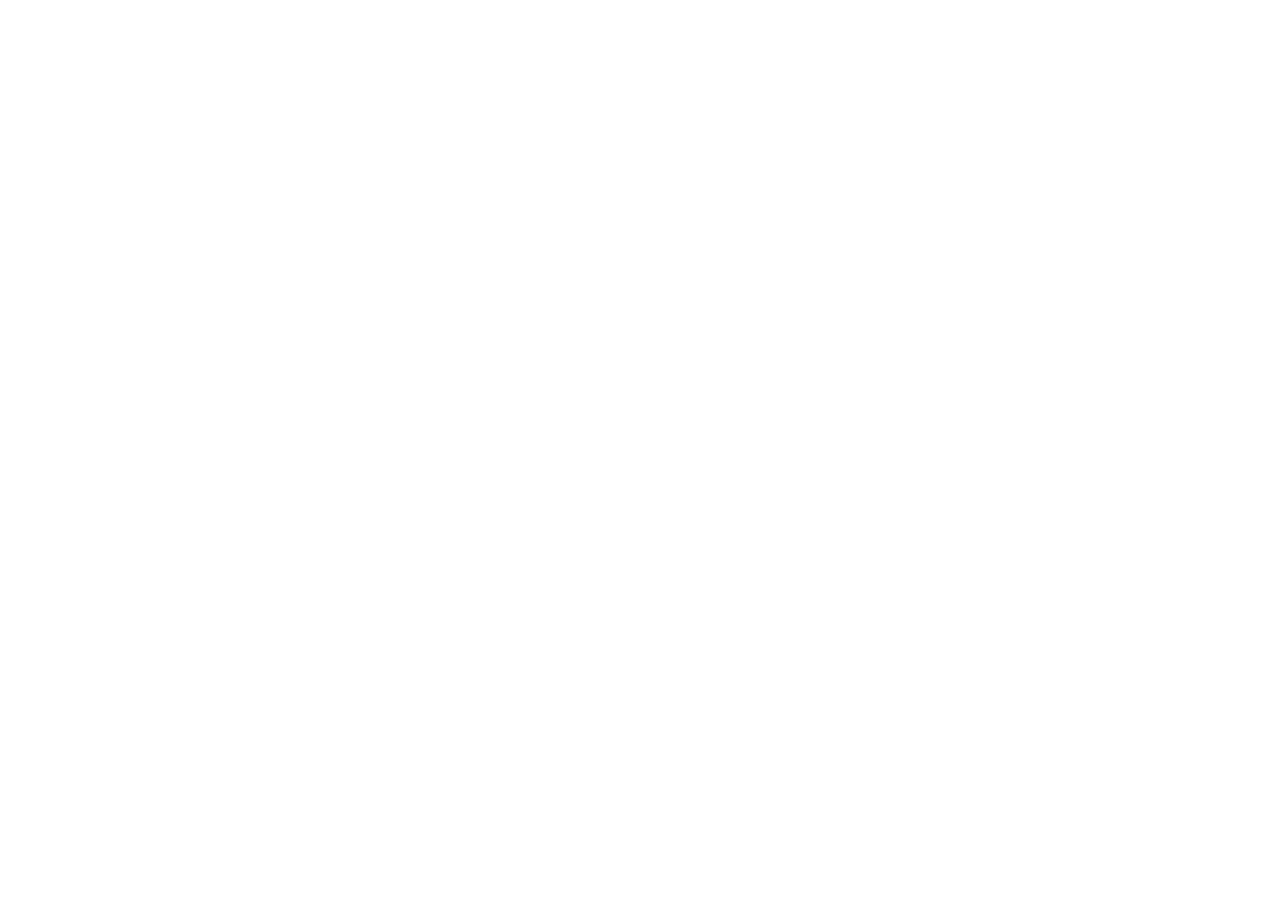
==== index.html @ 9fcaee68 "Rebuild pages at 213c09c72a439b777eef6bf595d40f4dea701dff" ====
<!DOCTYPE html>
<html lang="">
  <head>
    <meta charset="utf-8">
    <meta http-equiv="X-UA-Compatible" content="IE=edge">
    <meta name="viewport" content="width=device-width,initial-scale=1.0">
    <link rel="icon" href="/publish-RepoSense/favicon.ico">
    <title>RepoSense Report</title>
    <script type="module" crossorigin src="/publish-RepoSense/assets/main-BuAFVpTX.js"></script>
    <link rel="modulepreload" crossorigin href="/publish-RepoSense/assets/index-Cxrd3fFw.js">
    <link rel="modulepreload" crossorigin href="/publish-RepoSense/assets/vue-vendor-BOPJmFCR.js">
    <link rel="modulepreload" crossorigin href="/publish-RepoSense/assets/highlight-js-nKnM-URB.js">
    <link rel="stylesheet" crossorigin href="/publish-RepoSense/assets/index-Cz7VMio9.css">
    <link rel="stylesheet" crossorigin href="/publish-RepoSense/assets/main-3B6Y45KR.css">
  </head>
  <body>
    <noscript>
      <strong>We're sorry but RepoSense Report doesn't work properly without JavaScript enabled. Please enable it to continue.</strong>
    </noscript>
    <div id="app"></div>
    <!-- built files will be auto injected -->
  </body>
</html>
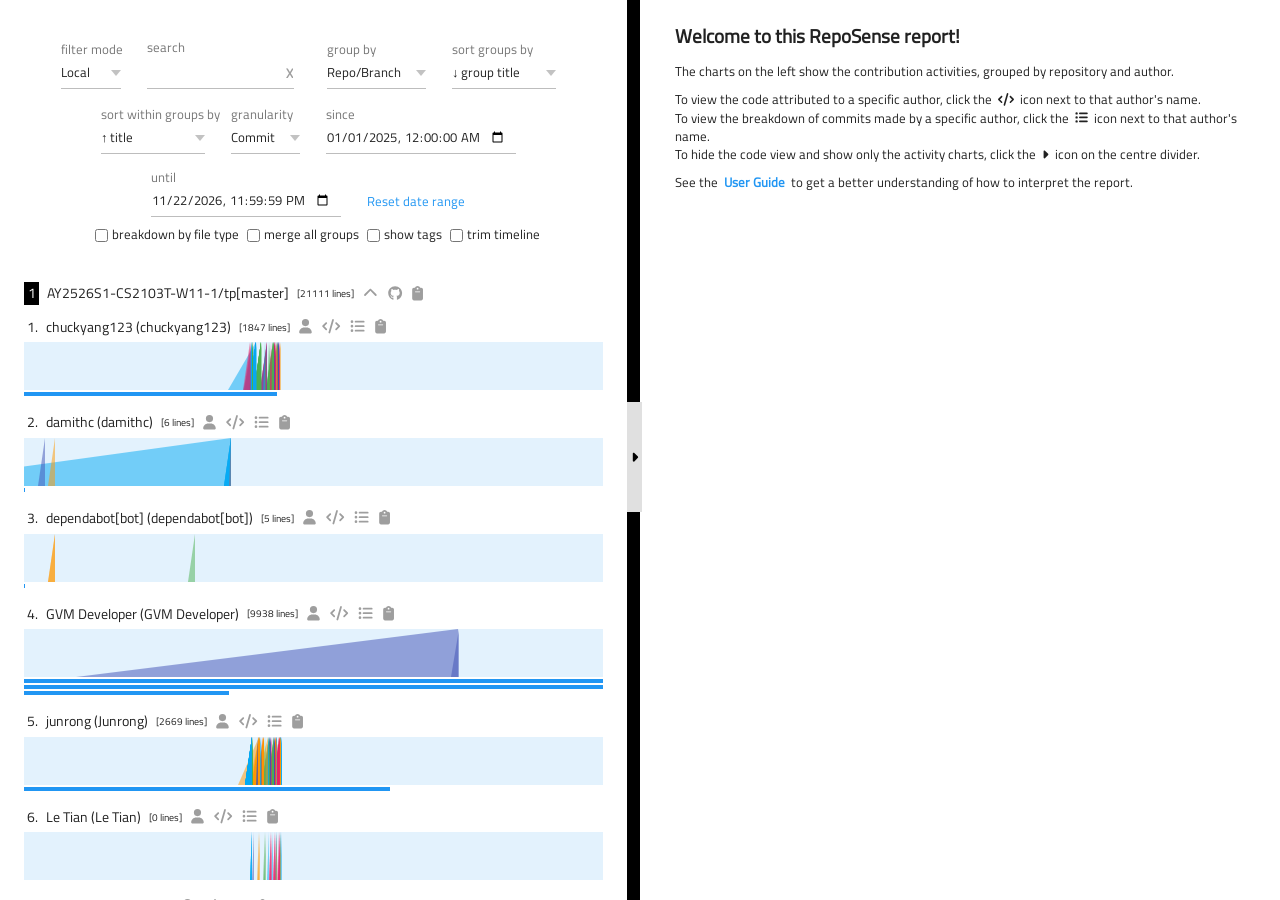
==== commit 43c3cc4e: "Rebuild pages at 213c09c72a439b777eef6bf595d40f4dea701dff" ====
--- a/index.html
+++ b/index.html
@@ -4,14 +4,14 @@
     <meta charset="utf-8">
     <meta http-equiv="X-UA-Compatible" content="IE=edge">
     <meta name="viewport" content="width=device-width,initial-scale=1.0">
-    <link rel="icon" href="/publish-RepoSense/favicon.ico">
+    <link rel="icon" href="./favicon.ico">
     <title>RepoSense Report</title>
-    <script type="module" crossorigin src="/publish-RepoSense/assets/main-BuAFVpTX.js"></script>
-    <link rel="modulepreload" crossorigin href="/publish-RepoSense/assets/index-Cxrd3fFw.js">
-    <link rel="modulepreload" crossorigin href="/publish-RepoSense/assets/vue-vendor-BOPJmFCR.js">
-    <link rel="modulepreload" crossorigin href="/publish-RepoSense/assets/highlight-js-nKnM-URB.js">
-    <link rel="stylesheet" crossorigin href="/publish-RepoSense/assets/index-Cz7VMio9.css">
-    <link rel="stylesheet" crossorigin href="/publish-RepoSense/assets/main-3B6Y45KR.css">
+    <script type="module" crossorigin src="./assets/main-QJOIWyGJ.js"></script>
+    <link rel="modulepreload" crossorigin href="./assets/index-CtfMrEA4.js">
+    <link rel="modulepreload" crossorigin href="./assets/vue-vendor-BOPJmFCR.js">
+    <link rel="modulepreload" crossorigin href="./assets/highlight-js-nKnM-URB.js">
+    <link rel="stylesheet" crossorigin href="./assets/index-DtIEGKye.css">
+    <link rel="stylesheet" crossorigin href="./assets/main-3B6Y45KR.css">
   </head>
   <body>
     <noscript>
--- a/assets/index-DtIEGKye.css
+++ b/assets/index-DtIEGKye.css
@@ -0,0 +1 @@
+@font-face{font-family:Titillium Web;font-style:normal;font-display:swap;font-weight:400;src:url(./titillium-web-latin-ext-400-normal-Bot9mzhf.woff2) format("woff2"),url(./titillium-web-latin-ext-400-normal-dam1wzvV.woff) format("woff");unicode-range:U+0100-02BA,U+02BD-02C5,U+02C7-02CC,U+02CE-02D7,U+02DD-02FF,U+0304,U+0308,U+0329,U+1D00-1DBF,U+1E00-1E9F,U+1EF2-1EFF,U+2020,U+20A0-20AB,U+20AD-20C0,U+2113,U+2C60-2C7F,U+A720-A7FF}@font-face{font-family:Titillium Web;font-style:normal;font-display:swap;font-weight:400;src:url(./titillium-web-latin-400-normal-BmGsO8Gb.woff2) format("woff2"),url(./titillium-web-latin-400-normal--_2x2_rV.woff) format("woff");unicode-range:U+0000-00FF,U+0131,U+0152-0153,U+02BB-02BC,U+02C6,U+02DA,U+02DC,U+0304,U+0308,U+0329,U+2000-206F,U+20AC,U+2122,U+2191,U+2193,U+2212,U+2215,U+FEFF,U+FFFD}
--- a/assets/main-3B6Y45KR.css
+++ b/assets/main-3B6Y45KR.css
@@ -0,0 +1 @@
+.markdown[data-v-3e87b3c9]{overflow-x:auto;padding:0 1.5rem}.intro[data-v-55eb2e92]{overflow-x:auto;padding:0 1.5rem;text-align:initial}.ramp[data-v-03c3b958]{background-color:#e3f2fd;font-size:100%;height:3rem;overflow:hidden;position:relative}.ramp__slice[data-v-03c3b958]{border-left-color:#0000;border-left-style:solid;display:block;height:0;position:absolute;width:0}.ramp__slice--color0[data-v-03c3b958]{border-bottom:3rem rgba(255,152,0,.5) solid}.ramp__slice--color1[data-v-03c3b958]{border-bottom:3rem rgba(3,169,244,.5) solid}.ramp__slice--color2[data-v-03c3b958]{border-bottom:3rem rgba(76,175,80,.5) solid}.ramp__slice--color3[data-v-03c3b958]{border-bottom:3rem rgba(63,81,181,.5) solid}.ramp__slice--color4[data-v-03c3b958]{border-bottom:3rem rgba(233,30,99,.5) solid}.ramp__slice--color-deletes[data-v-03c3b958]{border-bottom:3rem rgba(244,67,54,.7) solid}.ramp-padding[data-v-03c3b958]{height:100%;position:relative}.date-indicators[data-v-03c3b958]{color:#616161;display:flex;justify-content:space-between;padding-top:1px}.stacked-bar-container[data-v-548faf88]{display:flex;flex-wrap:wrap}.stacked-bar__contrib--bar[data-v-548faf88]{background-color:#2196f3;height:4px;margin-top:2px}.commit-message[data-v-f4c57387]{border:1px solid transparent;padding:5px}.commit-message[data-v-f4c57387]:focus,.commit-message[data-v-f4c57387]:focus-within{border:1px solid #2196F3}.commit-message.active .body[data-v-f4c57387]{background-color:#fff;border:1px solid #616161;display:grid;margin:.25rem 0;overflow-x:auto;padding:.4rem;resize:none}.commit-message.active .body pre[data-v-f4c57387]{font-family:SFMono-Regular,Consolas,Liberation Mono,Menlo,monospace;font-size:.75rem;position:relative}.commit-message.active .body pre .dashed-border[data-v-f4c57387]{border-right:1px dashed #9E9E9E;height:100%;pointer-events:none;position:absolute;top:0;width:72ch}.commit-message .code-merge-icon[data-v-f4c57387]{color:#9e9e9e}.commit-message .code-merge-icon .fa-code-merge[data-v-f4c57387]{width:.65rem}.commit-message .body[data-v-f4c57387]{display:none}.commit-message .tag[data-v-f4c57387]{cursor:pointer}.commit-message .tag[data-v-f4c57387]:focus{border:1px solid #2196F3;outline:none}.commit-message--button[data-v-f4c57387]{color:#9e9e9e;padding-left:.5rem}.commit-message--button[data-v-f4c57387]:hover{cursor:pointer}.commit-message pre[data-v-f4c57387]{margin:0}.commit-message span.loc[data-v-f4c57387]{color:#9e9e9e}.commit-message .message-title[data-v-f4c57387]{font-family:SFMono-Regular,Consolas,Liberation Mono,Menlo,monospace;font-size:.75rem;display:inline}.commit-message .message-title .within-border[data-v-f4c57387]{display:inline}.commit-message .message-title .not-within-border[data-v-f4c57387]{border-left:1px dashed #9E9E9E;display:inline}.all-checkbox[data-v-f1dfdb49]{background-color:#000;color:#fff}.mui-checkbox--fileType[data-v-f1dfdb49]{vertical-align:middle}.tag[data-v-beac36b0]{font-size:.65rem;font-weight:400;background:#757575;border-radius:5px;color:#fff;display:inline-block;margin:.2rem .2rem .2rem 0;padding:0 3px}.tag .fa-tags[data-v-beac36b0]{width:.65rem}#tab-zoom .zoom__title--granularity[data-v-beac36b0]{font-size:.65rem;font-weight:400;margin-top:.5rem}#tab-zoom .zoom__title--tags[data-v-beac36b0]{margin:.25rem 0}#tab-zoom .zoom__title--tags .tag[data-v-beac36b0]{cursor:pointer}#tab-zoom .zoom__toggle-commit-message-body[data-v-beac36b0]{padding-top:10px}#tab-zoom .zoom__day[data-v-beac36b0],#tab-zoom .zoom__title[data-v-beac36b0]{font-size:.8rem;font-weight:400}#tab-zoom .zoom__day h3[data-v-beac36b0],#tab-zoom .zoom__title h3[data-v-beac36b0]{font-size:1.2rem;font-weight:700}.go-back-button[data-v-3205f774]{background-color:#4caf50;border:0;border-radius:50%;bottom:20px;color:#fff;cursor:pointer;display:flex;font-size:20px;height:50px;margin-left:auto;padding:0;place-content:center;place-items:center;position:sticky;right:20px;width:50px;z-index:99}.tag[data-v-1d24ce5a]{font-size:.65rem;font-weight:400;background:#757575;border-radius:5px;color:#fff;display:inline-block;margin:.2rem .2rem .2rem 0;padding:0 3px}.tag .fa-tags[data-v-1d24ce5a]{width:.65rem}.blurb-wrapper[data-v-1d24ce5a]{padding-bottom:5px}.blurb-wrapper .blurb[data-v-1d24ce5a]{background-color:#f6f8fa;border-color:#e9ebef;border-radius:4px;border-style:solid;border-width:1px;overflow-y:hidden;padding-top:10px;text-align:initial}#summary .summary-status{text-align:center}#summary .icon-button{color:#9e9e9e;padding:0 1.2px;text-decoration:none;cursor:pointer}#summary .broken-link .icon-button{cursor:default}#summary .summary-picker{align-items:center;display:flex;flex-flow:row wrap;justify-content:center;margin-bottom:2rem}#summary .summary-picker__section{align-items:inherit;display:flex;flex:0 1 auto;flex-flow:inherit;justify-content:inherit}#summary .summary-picker__checkboxes label{margin-left:.5rem}#summary .summary-picker__checkboxes span{margin-left:.25rem}#summary .summary-picker .mui-textfield,#summary .summary-picker .mui-select{font-size:.8rem;font-weight:400;margin:.5rem;padding-right:10px}#summary .summary-picker .mui-btn{font-size:.8rem;font-weight:400;background:transparent;box-shadow:none;color:#9e9e9e;font-weight:700;left:-8px;margin:0;padding:0;vertical-align:middle}#summary .summary-picker .search_box,#summary .summary-picker .filter_file{align-items:center;display:flex}#summary .summary-picker input{font-size:.8rem;font-weight:400;padding-right:10px}#summary .summary-picker label{font-size:.8rem;font-weight:400;overflow-y:hidden;text-align:left;width:fit-content}#summary .summary-picker input,#summary .summary-picker select{font-size:.8rem;font-weight:400}#summary .summary-charts{margin-bottom:1.4rem}#summary .summary-charts__title{align-items:center;display:flex;flex-wrap:wrap;font-weight:700;text-align:left}#summary .summary-charts__title>*{padding-right:.5rem}#summary .summary-charts__title--index{background:#000;color:#fff;overflow:hidden;padding:.1em .25em;vertical-align:middle;font-size:.9rem;font-weight:400}#summary .summary-charts__title--groupname{font-size:.9rem;font-weight:400;padding:.5rem}#summary .summary-charts__title--percentile{font-size:.65rem;font-weight:400;color:#9e9e9e;margin-left:auto}#summary .summary-charts__title--contribution{font-size:.65rem;font-weight:400;display:inline}#summary .summary-charts__title--tags{margin:.25rem 0}#summary .summary-charts__fileType--breakdown{overflow-y:hidden}#summary .summary-charts__fileType--breakdown__legend{font-size:.8rem;font-weight:400;display:inline;float:left}#summary .summary-chart{display:inline-block;margin-bottom:1rem;position:relative;text-align:left;width:100%}#summary .summary-chart__title{align-items:center;clear:left;display:flex}#summary .summary-chart__title>*{padding-right:.5rem}#summary .summary-chart__title--index{margin-left:3px}#summary .summary-chart__title--repo{font-weight:700}#summary .summary-chart__title--index:after{content:"."}#summary .summary-chart__title--repo{padding-right:.25rem}#summary .summary-chart__title--contribution{font-size:.65rem;font-weight:400}#summary .summary-chart__title--percentile{font-size:.65rem;font-weight:400;color:#9e9e9e;margin-left:auto;padding-right:0}#summary .summary-chart__ramp{position:relative}#summary .summary-chart__ramp .overlay{height:100%;position:absolute;top:0}#summary .summary-chart__ramp .overlay.show{background-color:#ffffff80;border:1px dashed #000}#summary .summary-chart__ramp .overlay.edge{border-right:1px dashed #000}#summary .active-icon{background-color:#4caf50;border-radius:2px;color:#fff}#summary .active-background{background-color:#fff59d}.error-message-box__show-more-container{display:flex;justify-content:flex-end;margin-top:.3rem}.logo{display:flex;justify-content:flex-end;margin-top:5px}.hljs{background:#fff;color:#333;display:block;overflow-x:auto;padding:.5em}.hljs-comment,.hljs-meta{color:#5d635a}.hljs-variable,.hljs-template-variable,.hljs-strong,.hljs-emphasis,.hljs-quote{color:#df5000}.hljs-keyword,.hljs-selector-tag,.hljs-type{color:#d73a49}.hljs-literal,.hljs-symbol,.hljs-bullet,.hljs-attribute{color:#0086b3}.hljs-section,.hljs-name{color:#468c5a}.hljs-tag{color:#333}.hljs-title,.hljs-attr,.hljs-selector-id,.hljs-selector-class,.hljs-selector-attr,.hljs-selector-pseudo{color:#6f42c1}.hljs-addition{background-color:#eaffea;color:#55a532}.hljs-deletion{background-color:#ffecec;color:#bd2c00}.hljs-link{text-decoration:underline}.hljs-number{color:#005cc5}.hljs-string{color:#032f62}.segment{border-left:.25rem solid #4CAF50}.segment .code{background-color:#bff6cf;padding-left:1rem}.segment .line-number{color:#9e9e9e;float:left;-webkit-touch-callout:none;-webkit-user-select:none;-khtml-user-select:none;-moz-user-select:none;-ms-user-select:none;user-select:none;width:2rem}.segment .line-number [class^=hljs]{color:#9e9e9e}.segment .line-content{padding-left:2rem;word-break:break-word}.segment.isNotFullCredit .code{background-color:#e6ffed}.segment.untouched{border-left:.25rem solid #BDBDBD;height:20px;position:relative}.segment.untouched.active{height:auto}.segment.untouched.active .code{background-color:#fff}.segment.untouched .closer{cursor:pointer;margin:.2rem 0 0 -.45rem;position:absolute}.segment.untouched .closer.bottom{margin:-1.05rem 0 0 -.45rem}.segment.untouched .closer .icon{background-color:#fff;color:#9e9e9e;width:.75em}.file-content{background-color:#fafbfc;border:solid #E1E4E8;border-radius:0 0 4px 4px;border-width:0 1px 1px 1px}.files{clear:left}.files .file pre{font-family:SFMono-Regular,Consolas,Liberation Mono,Menlo,monospace;font-size:.75rem;display:grid;margin-top:0}.files .file pre .hljs{display:inherit;padding:0;white-space:pre-wrap}.files .ignored-tag{background-color:#000;color:#fff}.files .title{font-size:.9rem;font-weight:400;background-color:#fafbfc;border:1px solid #E1E4E8;border-radius:4px 4px 0 0;display:flex;flex-wrap:wrap;margin-top:1rem;padding:.3em .5em;position:unset;top:0;white-space:pre-wrap;word-break:break-all;z-index:10}.files .title.sticky{position:sticky}.files .title.max-zIndex{z-index:250}.files .title .caret{cursor:pointer;order:-2;overflow-wrap:break-word}.files .title .index{order:-2}.files .title .path .in{color:#757575}.files .title .loc{color:#9e9e9e}.files .title .button{color:#9e9e9e;margin-left:.5rem;text-decoration:none}.files .title .icons{margin-right:8px;vertical-align:middle}.files .title .selected-parameter{font-weight:700}.files .title .selected-label{font-size:.8rem;font-weight:400;order:-1}.files .title .author-breakdown{overflow-y:hidden}.files .title .author-breakdown__legend{font-size:.8rem;font-weight:400;display:inline;float:left;padding-right:8px}.files .binary-segment{background-color:#fff}.files .binary-segment .indicator{float:left;font-weight:700;padding-left:1rem}.files .binary-segment .bin-text{color:#424242;padding-left:4rem}.files .ignored-segment{background-color:#fff}.files .ignored-segment .ignore-text{color:#424242;padding-left:4rem}#tab-authorship .title .contribution .radio-button--search{float:left;margin:1.75rem 2rem 0 0}#tab-authorship .title .contribution .radio-button--checkbox{float:left;margin:0 2rem 0 0;vertical-align:middle}#tab-authorship .title .contribution .mui-form--inline{font-size:.8rem;font-weight:400;align-items:flex-end;display:flex;flex-wrap:wrap}#tab-authorship .title .contribution .mui-form--inline #search{font-size:.8rem;font-weight:400;margin-top:1.25rem;min-width:130px;padding:.5rem 1rem .25rem;width:70%}#tab-authorship .title .contribution .mui-form--inline #submit-button{font-size:.8rem;font-weight:400;background-color:#2196f3;color:#fff;margin:1rem 0 0 .25rem;padding:.5rem 1rem .25rem}#tab-authorship .title .contribution .searchbox{margin-bottom:1em}#tab-authorship .title .contribution .select{font-weight:700}#tab-authorship .title .contribution .loc{font-weight:bolder}#tab-authorship .title .contribution .mui-checkbox--fileType{vertical-align:middle}#tab-authorship .title .contribution .binary-fileType,#tab-authorship .title .contribution .ignored-fileType{background-color:#fff;color:#424242}#tab-authorship .files{clear:left}#tab-authorship .empty{text-align:center}#tab-authorship .background-color-legend{align-items:center;display:flex;flex-direction:row}#tab-authorship .background-color-legend .bold{font-weight:700}#tab-authorship .background-color-legend .color-circle{border:1px solid lightgrey;border-radius:50%;margin-left:5px;margin-right:5px;min-height:15px;min-width:15px}#tab-authorship .background-color-legend .full-credit-color{background-color:#bff6cf}#tab-authorship .background-color-legend .full-credit-color.isMergeGroup{background-color:#bdbdbd}#tab-authorship .background-color-legend .partial-credit-color{background-color:#e6ffed}#tab-authorship .background-color-legend .partial-credit-color.isMergeGroup{background-color:#eee}#global-file-browser[data-v-81e66594]{background:#fff;border-right:1px solid #d4d4d4;display:flex;flex-direction:column;height:100%;width:100%}.header[data-v-81e66594]{border-bottom:1px solid #d4d4d4;padding:1rem}.header h3[data-v-81e66594]{font-size:1.2rem;margin:0 0 .5rem}.header .search-container[data-v-81e66594]{display:flex;flex-direction:column;gap:.5rem}.header .search-input[data-v-81e66594]{border:1px solid #d4d4d4;border-radius:4px;font-size:.9rem;padding:.5rem;width:100%}.header .search-input[data-v-81e66594]:focus{border-color:#007bff;outline:none}.header .filter-row[data-v-81e66594]{align-items:center;display:flex;justify-content:space-between}.header .file-count[data-v-81e66594]{color:#666;font-size:.85rem}.header .view-toggle[data-v-81e66594]{display:flex;gap:.25rem}.header .toggle-btn[data-v-81e66594]{background:#f0f0f0;border:1px solid #d4d4d4;border-radius:4px;cursor:pointer;font-size:.85rem;padding:.3rem .75rem}.header .toggle-btn[data-v-81e66594]:hover{background:#e0e0e0}.header .toggle-btn.active[data-v-81e66594]{background:#007bff;border-color:#007bff;color:#fff}.file-list[data-v-81e66594]{flex:1;overflow-y:auto;padding:.5rem}.file-item[data-v-81e66594]{border:1px solid #e0e0e0;border-radius:4px;margin-bottom:.5rem}.file-item.is-expanded[data-v-81e66594]{border-color:#007bff}.file-header[data-v-81e66594]{align-items:center;background:#f8f8f8;cursor:pointer;display:flex;padding:.5rem;transition:background .2s}.file-header[data-v-81e66594]:hover{background:#e8e8e8}.file-header .caret[data-v-81e66594]{color:#666;margin-right:.5rem}.file-header .file-path[data-v-81e66594]{flex:1;font-family:monospace;font-size:.9rem;overflow:hidden;text-align:left;text-overflow:ellipsis;white-space:nowrap}.file-header .file-info[data-v-81e66594]{align-items:center;display:flex;font-size:.85rem;gap:.5rem}.file-header .repo-badge[data-v-81e66594]{background:#007bff;border-radius:3px;color:#fff;font-size:.75rem;padding:.2rem .5rem}.file-header .line-count[data-v-81e66594]{color:#666}.file-header .binary-badge[data-v-81e66594],.file-header .ignored-badge[data-v-81e66594]{background:#ffc107;border-radius:3px;font-size:.75rem;padding:.2rem .5rem}.file-content[data-v-81e66594]{background:#fff;border-top:1px solid #e0e0e0;padding:0;text-align:left}.file-content .loading[data-v-81e66594]{color:#666;font-style:italic;padding:1rem;text-align:center}.repo-group[data-v-81e66594]{margin-bottom:.75rem}.repo-group-toggle-badge[data-v-81e66594]{background:#28a745;border-radius:3px;color:#fff;font-size:.7rem;margin-left:.5rem;padding:.1rem .4rem}.repo-group-header[data-v-81e66594]{align-items:center;background:#e8eef4;border:1px solid #d4d4d4;border-radius:4px;cursor:pointer;display:flex;font-weight:700;gap:.5rem;margin-bottom:.25rem;padding:.5rem .75rem;transition:background .2s}.repo-group-header[data-v-81e66594]:hover{background:#dce4ec}.repo-group-header .caret[data-v-81e66594]{color:#666}.repo-group-header .repo-group-name[data-v-81e66594]{flex:1;font-size:.95rem}.repo-group-header .repo-group-count[data-v-81e66594]{color:#666;font-size:.85rem;font-weight:400}.more-files[data-v-81e66594]{color:#007bff;cursor:pointer;font-size:.85rem;padding:.25rem .75rem .5rem;text-align:left}.more-files[data-v-81e66594]:hover{text-decoration:underline}.empty-state[data-v-81e66594]{align-items:center;color:#999;display:flex;flex:1;font-style:italic;justify-content:center}.file-content[data-v-81e66594] .segment .hljs.hljs::-webkit-scrollbar{display:none}.file-content[data-v-81e66594] .segment .hljs.hljs{overflow:hidden;-ms-overflow-style:none;padding:0;scrollbar-width:none;white-space:pre-wrap}/*! normalize.css v8.0.0 | MIT License | github.com/necolas/normalize.css */hr{-webkit-box-sizing:content-box;box-sizing:content-box;height:0;overflow:visible}abbr[title]{border-bottom:none;text-decoration:underline;-webkit-text-decoration:underline dotted;text-decoration:underline dotted}[type=button],[type=reset],[type=submit],button{-webkit-appearance:button}[type=button]::-moz-focus-inner,[type=reset]::-moz-focus-inner,[type=submit]::-moz-focus-inner,button::-moz-focus-inner{border-style:none;padding:0}[type=button]:-moz-focusring,[type=reset]:-moz-focusring,[type=submit]:-moz-focusring,button:-moz-focusring{outline:1px dotted ButtonText}legend{-webkit-box-sizing:border-box;box-sizing:border-box;color:inherit;display:table;max-width:100%;padding:0;white-space:normal}[type=checkbox],[type=radio]{-webkit-box-sizing:border-box;box-sizing:border-box;padding:0}html{-webkit-tap-highlight-color:transparent}body{font-family:Arial,Verdana,Tahoma;font-size:14px;font-weight:400;line-height:1.429;color:#000000de;background-color:#fff}a{color:#2196f3;text-decoration:none}a:focus,a:hover{text-decoration:underline}a:focus{outline:thin dotted;outline:5px auto -webkit-focus-ring-color;outline-offset:-2px}p{margin:0 0 10px}ol,ul{margin-top:0;margin-bottom:10px}hr{margin-top:20px;margin-bottom:20px;border:0;height:1px;background-color:#0000001f}strong{font-weight:700}abbr[title]{cursor:help;-webkit-text-decoration-color:#2196F3;text-decoration-color:#2196f3}h1,h2,h3{margin-top:20px;margin-bottom:10px}h4,h5,h6{margin-top:10px;margin-bottom:10px}.mui--appbar-height{height:56px}.mui--appbar-min-height,.mui-appbar{min-height:56px}.mui--appbar-line-height{line-height:56px}.mui--appbar-top{top:56px}@media (orientation:landscape) and (max-height:480px){.mui--appbar-height{height:48px}.mui--appbar-min-height,.mui-appbar{min-height:48px}.mui--appbar-line-height{line-height:48px}.mui--appbar-top{top:48px}}@media (min-width:480px){.mui--appbar-height{height:64px}.mui--appbar-min-height,.mui-appbar{min-height:64px}.mui--appbar-line-height{line-height:64px}.mui--appbar-top{top:64px}}.mui-appbar{background-color:#2196f3;color:#fff}.mui-btn{font-weight:500;line-height:18px;text-transform:uppercase;color:#000000de;background-color:#fff;-webkit-transition:all .2s ease-in-out;transition:all .2s ease-in-out;display:inline-block;height:36px;padding:0 26px;margin:6px 0;border:none;border-radius:2px;cursor:pointer;-ms-touch-action:manipulation;touch-action:manipulation;background-image:none;text-align:center;line-height:36px;vertical-align:middle;white-space:nowrap;-webkit-user-select:none;-moz-user-select:none;-ms-user-select:none;user-select:none;font-size:14px;font-family:inherit;letter-spacing:.03em;position:relative;overflow:hidden}.mui-btn:active,.mui-btn:focus,.mui-btn:hover{color:#000000de;background-color:#fff}.mui-btn[disabled]:active,.mui-btn[disabled]:focus,.mui-btn[disabled]:hover{color:#000000de;background-color:#fff}.mui-btn.mui-btn--flat{color:#000000de;background-color:transparent}.mui-btn.mui-btn--flat:active,.mui-btn.mui-btn--flat:focus,.mui-btn.mui-btn--flat:hover{color:#000000de;background-color:#f2f2f2}.mui-btn.mui-btn--flat[disabled]:active,.mui-btn.mui-btn--flat[disabled]:focus,.mui-btn.mui-btn--flat[disabled]:hover{color:#000000de;background-color:transparent}.mui-btn:active,.mui-btn:focus,.mui-btn:hover{outline:0;text-decoration:none;color:#000000de}.mui-btn:focus,.mui-btn:hover{-webkit-box-shadow:0 0 2px rgba(0,0,0,.12),0 2px 2px rgba(0,0,0,.2);box-shadow:0 0 2px #0000001f,0 2px 2px #0003}@media all and (-ms-high-contrast:none),(-ms-high-contrast:active){.mui-btn:focus,.mui-btn:hover{-webkit-box-shadow:0 -1px 2px rgba(0,0,0,.12),-1px 0 2px rgba(0,0,0,.12),0 0 2px rgba(0,0,0,.12),0 2px 2px rgba(0,0,0,.2);box-shadow:0 -1px 2px #0000001f,-1px 0 2px #0000001f,0 0 2px #0000001f,0 2px 2px #0003}}@supports (-ms-ime-align:auto){.mui-btn:focus,.mui-btn:hover{-webkit-box-shadow:0 -1px 2px rgba(0,0,0,.12),-1px 0 2px rgba(0,0,0,.12),0 0 2px rgba(0,0,0,.12),0 2px 2px rgba(0,0,0,.2);box-shadow:0 -1px 2px #0000001f,-1px 0 2px #0000001f,0 0 2px #0000001f,0 2px 2px #0003}}.mui-btn:active:hover{-webkit-box-shadow:0 0 4px rgba(0,0,0,.12),1px 3px 4px rgba(0,0,0,.2);box-shadow:0 0 4px #0000001f,1px 3px 4px #0003}@media all and (-ms-high-contrast:none),(-ms-high-contrast:active){.mui-btn:active:hover{-webkit-box-shadow:0 -1px 2px rgba(0,0,0,.12),-1px 0 2px rgba(0,0,0,.12),0 0 4px rgba(0,0,0,.12),1px 3px 4px rgba(0,0,0,.2);box-shadow:0 -1px 2px #0000001f,-1px 0 2px #0000001f,0 0 4px #0000001f,1px 3px 4px #0003}}@supports (-ms-ime-align:auto){.mui-btn:active:hover{-webkit-box-shadow:0 -1px 2px rgba(0,0,0,.12),-1px 0 2px rgba(0,0,0,.12),0 0 4px rgba(0,0,0,.12),1px 3px 4px rgba(0,0,0,.2);box-shadow:0 -1px 2px #0000001f,-1px 0 2px #0000001f,0 0 4px #0000001f,1px 3px 4px #0003}}.mui-btn.mui--is-disabled,.mui-btn:disabled{cursor:not-allowed;pointer-events:none;opacity:.6;-webkit-box-shadow:none;box-shadow:none}.mui-btn+.mui-btn{margin-left:8px}.mui-btn--flat{background-color:transparent}.mui-btn--flat:active,.mui-btn--flat:active:hover,.mui-btn--flat:focus,.mui-btn--flat:hover{-webkit-box-shadow:none;box-shadow:none;background-color:#f2f2f2}.mui-btn--fab,.mui-btn--raised{-webkit-box-shadow:0 0 2px rgba(0,0,0,.12),0 2px 2px rgba(0,0,0,.2);box-shadow:0 0 2px #0000001f,0 2px 2px #0003}@media all and (-ms-high-contrast:none),(-ms-high-contrast:active){.mui-btn--fab,.mui-btn--raised{-webkit-box-shadow:0 -1px 2px rgba(0,0,0,.12),-1px 0 2px rgba(0,0,0,.12),0 0 2px rgba(0,0,0,.12),0 2px 2px rgba(0,0,0,.2);box-shadow:0 -1px 2px #0000001f,-1px 0 2px #0000001f,0 0 2px #0000001f,0 2px 2px #0003}}@supports (-ms-ime-align:auto){.mui-btn--fab,.mui-btn--raised{-webkit-box-shadow:0 -1px 2px rgba(0,0,0,.12),-1px 0 2px rgba(0,0,0,.12),0 0 2px rgba(0,0,0,.12),0 2px 2px rgba(0,0,0,.2);box-shadow:0 -1px 2px #0000001f,-1px 0 2px #0000001f,0 0 2px #0000001f,0 2px 2px #0003}}.mui-btn--fab:active,.mui-btn--raised:active{-webkit-box-shadow:0 0 4px rgba(0,0,0,.12),1px 3px 4px rgba(0,0,0,.2);box-shadow:0 0 4px #0000001f,1px 3px 4px #0003}@media all and (-ms-high-contrast:none),(-ms-high-contrast:active){.mui-btn--fab:active,.mui-btn--raised:active{-webkit-box-shadow:0 -1px 2px rgba(0,0,0,.12),-1px 0 2px rgba(0,0,0,.12),0 0 4px rgba(0,0,0,.12),1px 3px 4px rgba(0,0,0,.2);box-shadow:0 -1px 2px #0000001f,-1px 0 2px #0000001f,0 0 4px #0000001f,1px 3px 4px #0003}}@supports (-ms-ime-align:auto){.mui-btn--fab:active,.mui-btn--raised:active{-webkit-box-shadow:0 -1px 2px rgba(0,0,0,.12),-1px 0 2px rgba(0,0,0,.12),0 0 4px rgba(0,0,0,.12),1px 3px 4px rgba(0,0,0,.2);box-shadow:0 -1px 2px #0000001f,-1px 0 2px #0000001f,0 0 4px #0000001f,1px 3px 4px #0003}}.mui-btn--fab{position:relative;padding:0;width:55px;height:55px;line-height:55px;border-radius:50%;z-index:1}.mui-btn--primary{color:#fff;background-color:#2196f3}.mui-btn--primary:active,.mui-btn--primary:focus,.mui-btn--primary:hover{color:#fff;background-color:#39a1f4}.mui-btn--primary[disabled]:active,.mui-btn--primary[disabled]:focus,.mui-btn--primary[disabled]:hover{color:#fff;background-color:#2196f3}.mui-btn--primary.mui-btn--flat{color:#2196f3;background-color:transparent}.mui-btn--primary.mui-btn--flat:active,.mui-btn--primary.mui-btn--flat:focus,.mui-btn--primary.mui-btn--flat:hover{color:#2196f3;background-color:#f2f2f2}.mui-btn--primary.mui-btn--flat[disabled]:active,.mui-btn--primary.mui-btn--flat[disabled]:focus,.mui-btn--primary.mui-btn--flat[disabled]:hover{color:#2196f3;background-color:transparent}.mui-btn--dark{color:#fff;background-color:#424242}.mui-btn--dark:active,.mui-btn--dark:focus,.mui-btn--dark:hover{color:#fff;background-color:#4f4f4f}.mui-btn--dark[disabled]:active,.mui-btn--dark[disabled]:focus,.mui-btn--dark[disabled]:hover{color:#fff;background-color:#424242}.mui-btn--dark.mui-btn--flat{color:#424242;background-color:transparent}.mui-btn--dark.mui-btn--flat:active,.mui-btn--dark.mui-btn--flat:focus,.mui-btn--dark.mui-btn--flat:hover{color:#424242;background-color:#f2f2f2}.mui-btn--dark.mui-btn--flat[disabled]:active,.mui-btn--dark.mui-btn--flat[disabled]:focus,.mui-btn--dark.mui-btn--flat[disabled]:hover{color:#424242;background-color:transparent}.mui-btn--danger{color:#fff;background-color:#f44336}.mui-btn--danger:active,.mui-btn--danger:focus,.mui-btn--danger:hover{color:#fff;background-color:#f55a4e}.mui-btn--danger[disabled]:active,.mui-btn--danger[disabled]:focus,.mui-btn--danger[disabled]:hover{color:#fff;background-color:#f44336}.mui-btn--danger.mui-btn--flat{color:#f44336;background-color:transparent}.mui-btn--danger.mui-btn--flat:active,.mui-btn--danger.mui-btn--flat:focus,.mui-btn--danger.mui-btn--flat:hover{color:#f44336;background-color:#f2f2f2}.mui-btn--danger.mui-btn--flat[disabled]:active,.mui-btn--danger.mui-btn--flat[disabled]:focus,.mui-btn--danger.mui-btn--flat[disabled]:hover{color:#f44336;background-color:transparent}.mui-btn--accent{color:#fff;background-color:#ff4081}.mui-btn--accent:active,.mui-btn--accent:focus,.mui-btn--accent:hover{color:#fff;background-color:#ff5a92}.mui-btn--accent[disabled]:active,.mui-btn--accent[disabled]:focus,.mui-btn--accent[disabled]:hover{color:#fff;background-color:#ff4081}.mui-btn--accent.mui-btn--flat{color:#ff4081;background-color:transparent}.mui-btn--accent.mui-btn--flat:active,.mui-btn--accent.mui-btn--flat:focus,.mui-btn--accent.mui-btn--flat:hover{color:#ff4081;background-color:#f2f2f2}.mui-btn--accent.mui-btn--flat[disabled]:active,.mui-btn--accent.mui-btn--flat[disabled]:focus,.mui-btn--accent.mui-btn--flat[disabled]:hover{color:#ff4081;background-color:transparent}.mui-btn--small{height:30.6px;line-height:30.6px;padding:0 16px;font-size:13px}.mui-btn--large{height:54px;line-height:54px;padding:0 26px;font-size:14px}.mui-btn--fab.mui-btn--small{width:44px;height:44px;line-height:44px}.mui-btn--fab.mui-btn--large{width:75px;height:75px;line-height:75px}.mui-checkbox,.mui-radio{position:relative;display:block;margin-top:10px;margin-bottom:10px}.mui-checkbox>label,.mui-radio>label{min-height:20px;padding-left:20px;margin-bottom:0;font-weight:400;cursor:pointer}.mui-checkbox input:disabled,.mui-radio input:disabled{cursor:not-allowed}.mui-checkbox input:focus,.mui-radio input:focus{outline:thin dotted;outline:5px auto -webkit-focus-ring-color;outline-offset:-2px}.mui-checkbox--inline>label>input[type=checkbox],.mui-checkbox>label>input[type=checkbox],.mui-radio--inline>label>input[type=radio],.mui-radio>label>input[type=radio]{position:absolute;margin-left:-20px;margin-top:4px}.mui-checkbox+.mui-checkbox,.mui-radio+.mui-radio{margin-top:-5px}.mui-checkbox--inline,.mui-radio--inline{display:inline-block;padding-left:20px;margin-bottom:0;vertical-align:middle;font-weight:400;cursor:pointer}.mui-checkbox--inline>input[type=checkbox],.mui-checkbox--inline>input[type=radio],.mui-checkbox--inline>label>input[type=checkbox],.mui-checkbox--inline>label>input[type=radio],.mui-radio--inline>input[type=checkbox],.mui-radio--inline>input[type=radio],.mui-radio--inline>label>input[type=checkbox],.mui-radio--inline>label>input[type=radio]{margin:4px 0 0;line-height:normal}.mui-checkbox--inline+.mui-checkbox--inline,.mui-radio--inline+.mui-radio--inline{margin-top:0;margin-left:10px}.mui-container{-webkit-box-sizing:border-box;box-sizing:border-box;margin-right:auto;margin-left:auto;padding-left:15px;padding-right:15px}.mui-container:after,.mui-container:before{content:" ";display:table}.mui-container:after{clear:both}@media (min-width:544px){.mui-container{max-width:570px}}@media (min-width:768px){.mui-container{max-width:740px}}@media (min-width:992px){.mui-container{max-width:960px}}@media (min-width:1200px){.mui-container{max-width:1170px}}.mui-container-fluid{-webkit-box-sizing:border-box;box-sizing:border-box;margin-right:auto;margin-left:auto;padding-left:15px;padding-right:15px}.mui-container-fluid:after,.mui-container-fluid:before{content:" ";display:table}.mui-container-fluid:after{clear:both}.mui-divider{display:block;height:1px;background-color:#0000001f}.mui--divider-top{border-top:1px solid rgba(0,0,0,.12)}.mui--divider-bottom{border-bottom:1px solid rgba(0,0,0,.12)}.mui--divider-left{border-left:1px solid rgba(0,0,0,.12)}.mui--divider-right{border-right:1px solid rgba(0,0,0,.12)}.mui-dropdown{display:inline-block;position:relative}[data-mui-toggle=dropdown]{outline:0}.mui-dropdown__menu{position:absolute;display:none;min-width:160px;padding:5px 0;margin:2px 0 0;list-style:none;font-size:14px;text-align:left;background-color:#fff;border-radius:2px;z-index:1;background-clip:padding-box}@media all and (-ms-high-contrast:none),(-ms-high-contrast:active){.mui-dropdown__menu{border-top:1px solid rgba(0,0,0,.12);border-left:1px solid rgba(0,0,0,.12)}}@supports (-ms-ime-align:auto){.mui-dropdown__menu{border-top:1px solid rgba(0,0,0,.12);border-left:1px solid rgba(0,0,0,.12)}}.mui-dropdown__menu.mui--is-open{display:block}.mui-dropdown__menu>li>a{display:block;padding:3px 20px;clear:both;font-weight:400;line-height:1.429;color:#000000de;text-decoration:none;white-space:nowrap}.mui-dropdown__menu>li>a:focus,.mui-dropdown__menu>li>a:hover{text-decoration:none;color:#000000de;background-color:#eee}.mui-dropdown__menu>.mui--is-disabled>a,.mui-dropdown__menu>.mui--is-disabled>a:focus,.mui-dropdown__menu>.mui--is-disabled>a:hover{color:#eee}.mui-dropdown__menu>.mui--is-disabled>a:focus,.mui-dropdown__menu>.mui--is-disabled>a:hover{text-decoration:none;background-color:transparent;background-image:none;cursor:not-allowed}.mui-dropdown__menu--right{left:auto;right:0}.mui-dropdown--up>.mui-dropdown__menu{margin:0 0 2px}.mui-dropdown--right>.mui-dropdown__menu{margin:0 0 0 2px}.mui-dropdown--left>.mui-dropdown__menu{margin:0 2px 0 0}.mui-form legend{display:block;width:100%;padding:0;margin-bottom:10px;font-size:21px;color:#000000de;line-height:inherit;border:0}.mui-form fieldset{border:0;padding:0;margin:0 0 20px}@media (min-width:544px){.mui-form--inline .mui-textfield{display:inline-block;vertical-align:bottom;margin-bottom:0}.mui-form--inline .mui-checkbox,.mui-form--inline .mui-radio{display:inline-block;margin-top:0;margin-bottom:0;vertical-align:middle}.mui-form--inline .mui-checkbox>label,.mui-form--inline .mui-radio>label{padding-left:0}.mui-form--inline .mui-checkbox>label>input[type=checkbox],.mui-form--inline .mui-radio>label>input[type=radio]{position:relative;margin-left:0}.mui-form--inline .mui-select{display:inline-block;vertical-align:bottom;margin-bottom:0}.mui-form--inline .mui-btn{margin-bottom:0;margin-top:0;vertical-align:bottom}}.mui-row{margin-left:-15px;margin-right:-15px}.mui-row:after,.mui-row:before{content:" ";display:table}.mui-row:after{clear:both}.mui-col-lg-1,.mui-col-lg-10,.mui-col-lg-11,.mui-col-lg-12,.mui-col-lg-2,.mui-col-lg-3,.mui-col-lg-4,.mui-col-lg-5,.mui-col-lg-6,.mui-col-lg-7,.mui-col-lg-8,.mui-col-lg-9,.mui-col-md-1,.mui-col-md-10,.mui-col-md-11,.mui-col-md-12,.mui-col-md-2,.mui-col-md-3,.mui-col-md-4,.mui-col-md-5,.mui-col-md-6,.mui-col-md-7,.mui-col-md-8,.mui-col-md-9,.mui-col-sm-1,.mui-col-sm-10,.mui-col-sm-11,.mui-col-sm-12,.mui-col-sm-2,.mui-col-sm-3,.mui-col-sm-4,.mui-col-sm-5,.mui-col-sm-6,.mui-col-sm-7,.mui-col-sm-8,.mui-col-sm-9,.mui-col-xs-1,.mui-col-xs-10,.mui-col-xs-11,.mui-col-xs-12,.mui-col-xs-2,.mui-col-xs-3,.mui-col-xs-4,.mui-col-xs-5,.mui-col-xs-6,.mui-col-xs-7,.mui-col-xs-8,.mui-col-xs-9{-webkit-box-sizing:border-box;box-sizing:border-box;min-height:1px;padding-left:15px;padding-right:15px}.mui-col-xs-1,.mui-col-xs-10,.mui-col-xs-11,.mui-col-xs-12,.mui-col-xs-2,.mui-col-xs-3,.mui-col-xs-4,.mui-col-xs-5,.mui-col-xs-6,.mui-col-xs-7,.mui-col-xs-8,.mui-col-xs-9{float:left}.mui-col-xs-1{width:8.3333333333%}.mui-col-xs-2{width:16.6666666667%}.mui-col-xs-3{width:25%}.mui-col-xs-4{width:33.3333333333%}.mui-col-xs-5{width:41.6666666667%}.mui-col-xs-6{width:50%}.mui-col-xs-7{width:58.3333333333%}.mui-col-xs-8{width:66.6666666667%}.mui-col-xs-9{width:75%}.mui-col-xs-10{width:83.3333333333%}.mui-col-xs-11{width:91.6666666667%}.mui-col-xs-12{width:100%}.mui-col-xs-offset-0{margin-left:0}.mui-col-xs-offset-1{margin-left:8.3333333333%}.mui-col-xs-offset-2{margin-left:16.6666666667%}.mui-col-xs-offset-3{margin-left:25%}.mui-col-xs-offset-4{margin-left:33.3333333333%}.mui-col-xs-offset-5{margin-left:41.6666666667%}.mui-col-xs-offset-6{margin-left:50%}.mui-col-xs-offset-7{margin-left:58.3333333333%}.mui-col-xs-offset-8{margin-left:66.6666666667%}.mui-col-xs-offset-9{margin-left:75%}.mui-col-xs-offset-10{margin-left:83.3333333333%}.mui-col-xs-offset-11{margin-left:91.6666666667%}.mui-col-xs-offset-12{margin-left:100%}@media (min-width:544px){.mui-col-sm-1,.mui-col-sm-10,.mui-col-sm-11,.mui-col-sm-12,.mui-col-sm-2,.mui-col-sm-3,.mui-col-sm-4,.mui-col-sm-5,.mui-col-sm-6,.mui-col-sm-7,.mui-col-sm-8,.mui-col-sm-9{float:left}.mui-col-sm-1{width:8.3333333333%}.mui-col-sm-2{width:16.6666666667%}.mui-col-sm-3{width:25%}.mui-col-sm-4{width:33.3333333333%}.mui-col-sm-5{width:41.6666666667%}.mui-col-sm-6{width:50%}.mui-col-sm-7{width:58.3333333333%}.mui-col-sm-8{width:66.6666666667%}.mui-col-sm-9{width:75%}.mui-col-sm-10{width:83.3333333333%}.mui-col-sm-11{width:91.6666666667%}.mui-col-sm-12{width:100%}.mui-col-sm-offset-0{margin-left:0}.mui-col-sm-offset-1{margin-left:8.3333333333%}.mui-col-sm-offset-2{margin-left:16.6666666667%}.mui-col-sm-offset-3{margin-left:25%}.mui-col-sm-offset-4{margin-left:33.3333333333%}.mui-col-sm-offset-5{margin-left:41.6666666667%}.mui-col-sm-offset-6{margin-left:50%}.mui-col-sm-offset-7{margin-left:58.3333333333%}.mui-col-sm-offset-8{margin-left:66.6666666667%}.mui-col-sm-offset-9{margin-left:75%}.mui-col-sm-offset-10{margin-left:83.3333333333%}.mui-col-sm-offset-11{margin-left:91.6666666667%}.mui-col-sm-offset-12{margin-left:100%}}@media (min-width:768px){.mui-col-md-1,.mui-col-md-10,.mui-col-md-11,.mui-col-md-12,.mui-col-md-2,.mui-col-md-3,.mui-col-md-4,.mui-col-md-5,.mui-col-md-6,.mui-col-md-7,.mui-col-md-8,.mui-col-md-9{float:left}.mui-col-md-1{width:8.3333333333%}.mui-col-md-2{width:16.6666666667%}.mui-col-md-3{width:25%}.mui-col-md-4{width:33.3333333333%}.mui-col-md-5{width:41.6666666667%}.mui-col-md-6{width:50%}.mui-col-md-7{width:58.3333333333%}.mui-col-md-8{width:66.6666666667%}.mui-col-md-9{width:75%}.mui-col-md-10{width:83.3333333333%}.mui-col-md-11{width:91.6666666667%}.mui-col-md-12{width:100%}.mui-col-md-offset-0{margin-left:0}.mui-col-md-offset-1{margin-left:8.3333333333%}.mui-col-md-offset-2{margin-left:16.6666666667%}.mui-col-md-offset-3{margin-left:25%}.mui-col-md-offset-4{margin-left:33.3333333333%}.mui-col-md-offset-5{margin-left:41.6666666667%}.mui-col-md-offset-6{margin-left:50%}.mui-col-md-offset-7{margin-left:58.3333333333%}.mui-col-md-offset-8{margin-left:66.6666666667%}.mui-col-md-offset-9{margin-left:75%}.mui-col-md-offset-10{margin-left:83.3333333333%}.mui-col-md-offset-11{margin-left:91.6666666667%}.mui-col-md-offset-12{margin-left:100%}}@media (min-width:992px){.mui-col-lg-1,.mui-col-lg-10,.mui-col-lg-11,.mui-col-lg-12,.mui-col-lg-2,.mui-col-lg-3,.mui-col-lg-4,.mui-col-lg-5,.mui-col-lg-6,.mui-col-lg-7,.mui-col-lg-8,.mui-col-lg-9{float:left}.mui-col-lg-1{width:8.3333333333%}.mui-col-lg-2{width:16.6666666667%}.mui-col-lg-3{width:25%}.mui-col-lg-4{width:33.3333333333%}.mui-col-lg-5{width:41.6666666667%}.mui-col-lg-6{width:50%}.mui-col-lg-7{width:58.3333333333%}.mui-col-lg-8{width:66.6666666667%}.mui-col-lg-9{width:75%}.mui-col-lg-10{width:83.3333333333%}.mui-col-lg-11{width:91.6666666667%}.mui-col-lg-12{width:100%}.mui-col-lg-offset-0{margin-left:0}.mui-col-lg-offset-1{margin-left:8.3333333333%}.mui-col-lg-offset-2{margin-left:16.6666666667%}.mui-col-lg-offset-3{margin-left:25%}.mui-col-lg-offset-4{margin-left:33.3333333333%}.mui-col-lg-offset-5{margin-left:41.6666666667%}.mui-col-lg-offset-6{margin-left:50%}.mui-col-lg-offset-7{margin-left:58.3333333333%}.mui-col-lg-offset-8{margin-left:66.6666666667%}.mui-col-lg-offset-9{margin-left:75%}.mui-col-lg-offset-10{margin-left:83.3333333333%}.mui-col-lg-offset-11{margin-left:91.6666666667%}.mui-col-lg-offset-12{margin-left:100%}}@media (min-width:1200px){.mui-col-xl-1,.mui-col-xl-10,.mui-col-xl-11,.mui-col-xl-12,.mui-col-xl-2,.mui-col-xl-3,.mui-col-xl-4,.mui-col-xl-5,.mui-col-xl-6,.mui-col-xl-7,.mui-col-xl-8,.mui-col-xl-9{float:left}.mui-col-xl-1{width:8.3333333333%}.mui-col-xl-2{width:16.6666666667%}.mui-col-xl-3{width:25%}.mui-col-xl-4{width:33.3333333333%}.mui-col-xl-5{width:41.6666666667%}.mui-col-xl-6{width:50%}.mui-col-xl-7{width:58.3333333333%}.mui-col-xl-8{width:66.6666666667%}.mui-col-xl-9{width:75%}.mui-col-xl-10{width:83.3333333333%}.mui-col-xl-11{width:91.6666666667%}.mui-col-xl-12{width:100%}.mui-col-xl-offset-0{margin-left:0}.mui-col-xl-offset-1{margin-left:8.3333333333%}.mui-col-xl-offset-2{margin-left:16.6666666667%}.mui-col-xl-offset-3{margin-left:25%}.mui-col-xl-offset-4{margin-left:33.3333333333%}.mui-col-xl-offset-5{margin-left:41.6666666667%}.mui-col-xl-offset-6{margin-left:50%}.mui-col-xl-offset-7{margin-left:58.3333333333%}.mui-col-xl-offset-8{margin-left:66.6666666667%}.mui-col-xl-offset-9{margin-left:75%}.mui-col-xl-offset-10{margin-left:83.3333333333%}.mui-col-xl-offset-11{margin-left:91.6666666667%}.mui-col-xl-offset-12{margin-left:100%}}.mui-panel{padding:15px;margin-bottom:20px;border-radius:0;background-color:#fff;-webkit-box-shadow:0 2px 2px 0 rgba(0,0,0,.16),0 0 2px 0 rgba(0,0,0,.12);box-shadow:0 2px 2px #00000029,0 0 2px #0000001f}.mui-panel:after,.mui-panel:before{content:" ";display:table}.mui-panel:after{clear:both}@media all and (-ms-high-contrast:none),(-ms-high-contrast:active){.mui-panel{-webkit-box-shadow:0 -1px 2px 0 rgba(0,0,0,.12),-1px 0 2px 0 rgba(0,0,0,.12),0 2px 2px 0 rgba(0,0,0,.16),0 0 2px 0 rgba(0,0,0,.12);box-shadow:0 -1px 2px #0000001f,-1px 0 2px #0000001f,0 2px 2px #00000029,0 0 2px #0000001f}}@supports (-ms-ime-align:auto){.mui-panel{-webkit-box-shadow:0 -1px 2px 0 rgba(0,0,0,.12),-1px 0 2px 0 rgba(0,0,0,.12),0 2px 2px 0 rgba(0,0,0,.16),0 0 2px 0 rgba(0,0,0,.12);box-shadow:0 -1px 2px #0000001f,-1px 0 2px #0000001f,0 2px 2px #00000029,0 0 2px #0000001f}}.mui-select{display:block;padding-top:15px;margin-bottom:20px;position:relative}.mui-select:focus{outline:0}.mui-select:focus>select{height:33px;margin-bottom:-1px;border-color:#2196f3;border-width:2px}.mui-select>select{display:block;height:32px;width:100%;appearance:none;-webkit-appearance:none;-moz-appearance:none;outline:0;border:none;border-bottom:1px solid rgba(0,0,0,.26);border-radius:0;-webkit-box-shadow:none;box-shadow:none;background-color:transparent;background-image:url([data-uri]);background-repeat:no-repeat;background-position:right center;cursor:pointer;color:#000000de;font-size:16px;font-family:inherit;line-height:inherit;padding:0 25px 0 0}.mui-select>select::-ms-expand{display:none}.mui-select>select:focus{outline:0;height:33px;margin-bottom:-1px;border-color:#2196f3;border-width:2px}.mui-select>select:disabled{color:#00000061;cursor:not-allowed;background-color:transparent;opacity:1}.mui-select>select:-moz-focusring{color:transparent;text-shadow:0 0 0 #000}.mui-select>select:focus::-ms-value{background:0 0;color:#000000de}.mui-select>select.mui--text-placeholder{color:#00000042}.mui-select>label{position:absolute;top:0;display:block;width:100%;color:#0000008a;font-size:12px;font-weight:400;line-height:15px;overflow-x:hidden;text-overflow:ellipsis;white-space:nowrap}.mui-select:focus>label,.mui-select>select:focus~label{color:#2196f3}.mui-select__menu{position:absolute;z-index:2;min-width:100%;overflow-y:auto;padding:8px 0;-webkit-box-sizing:border-box;box-sizing:border-box;background-color:#fff;font-size:16px}@media all and (-ms-high-contrast:none),(-ms-high-contrast:active){.mui-select__menu{border-left:1px solid rgba(0,0,0,.12);border-top:1px solid rgba(0,0,0,.12)}}@supports (-ms-ime-align:auto){.mui-select__menu{border-left:1px solid rgba(0,0,0,.12);border-top:1px solid rgba(0,0,0,.12)}}.mui-select__menu>div{padding:0 22px;height:42px;line-height:42px;cursor:pointer;white-space:nowrap}.mui-select__menu>div.mui--is-selected{background-color:#eee}.mui-select__menu>div.mui--is-disabled{color:#00000061;cursor:not-allowed}.mui-select__menu>div:not(.mui-optgroup__label):not(.mui--is-disabled):hover{background-color:#e0e0e0}.mui-optgroup__option{text-indent:1em}.mui-optgroup__label{color:#0000008a;font-size:.9em}.mui-table{width:100%;max-width:100%;margin-bottom:20px}.mui-table>tbody>tr>th,.mui-table>tfoot>tr>th,.mui-table>thead>tr>th{text-align:left}.mui-table>tbody>tr>td,.mui-table>tbody>tr>th,.mui-table>tfoot>tr>td,.mui-table>tfoot>tr>th,.mui-table>thead>tr>td,.mui-table>thead>tr>th{padding:10px;line-height:1.429}.mui-table>thead>tr>th{border-bottom:2px solid rgba(0,0,0,.12);font-weight:700}.mui-table>tbody+tbody{border-top:2px solid rgba(0,0,0,.12)}.mui-table.mui-table--bordered>tbody>tr>td{border-bottom:1px solid rgba(0,0,0,.12)}.mui-tabs__bar{list-style:none;padding-left:0;margin-bottom:0;background-color:transparent;white-space:nowrap;overflow-x:auto}.mui-tabs__bar>li{display:inline-block}.mui-tabs__bar>li>a{display:block;white-space:nowrap;text-transform:uppercase;font-weight:500;font-size:14px;color:#000000de;cursor:default;height:48px;line-height:48px;padding-left:24px;padding-right:24px;-webkit-user-select:none;-moz-user-select:none;-ms-user-select:none;user-select:none}.mui-tabs__bar>li>a:hover{text-decoration:none}.mui-tabs__bar>li.mui--is-active{border-bottom:2px solid #2196F3}.mui-tabs__bar>li.mui--is-active>a{color:#2196f3}.mui-tabs__bar.mui-tabs__bar--justified{display:table;width:100%;table-layout:fixed}.mui-tabs__bar.mui-tabs__bar--justified>li{display:table-cell}.mui-tabs__bar.mui-tabs__bar--justified>li>a{text-align:center;padding-left:0;padding-right:0}.mui-tabs__pane{display:none}.mui-tabs__pane.mui--is-active{display:block}.mui-textfield{display:block;padding-top:15px;margin-bottom:20px;position:relative}.mui-textfield>label{position:absolute;top:0;display:block;width:100%;color:#0000008a;font-size:12px;font-weight:400;line-height:15px;overflow-x:hidden;text-overflow:ellipsis;white-space:nowrap}.mui-textfield>textarea{padding-top:5px}.mui-textfield>input:focus~label,.mui-textfield>textarea:focus~label{color:#2196f3}.mui-textfield--float-label>label{position:absolute;-webkit-transform:translate(0,15px);transform:translateY(15px);font-size:16px;line-height:32px;color:#00000042;text-overflow:clip;cursor:text;pointer-events:none}.mui-textfield--float-label>input:-webkit-autofill~label,.mui-textfield--float-label>textarea:-webkit-autofill~label{-webkit-transform:translate(0,0);transform:translate(0);font-size:12px;line-height:15px;text-overflow:ellipsis}.mui-textfield--float-label>input:focus~label,.mui-textfield--float-label>textarea:focus~label{-webkit-transform:translate(0,0);transform:translate(0);font-size:12px;line-height:15px;text-overflow:ellipsis}.mui-textfield--float-label>input:not(:focus).mui--is-not-empty~label,.mui-textfield--float-label>input:not(:focus):not(:empty):not(.mui--is-empty):not(.mui--is-not-empty)~label,.mui-textfield--float-label>input:not(:focus)[value]:not([value=""]):not(.mui--is-empty):not(.mui--is-not-empty)~label,.mui-textfield--float-label>textarea:not(:focus).mui--is-not-empty~label,.mui-textfield--float-label>textarea:not(:focus):not(:empty):not(.mui--is-empty):not(.mui--is-not-empty)~label,.mui-textfield--float-label>textarea:not(:focus)[value]:not([value=""]):not(.mui--is-empty):not(.mui--is-not-empty)~label{color:#0000008a;font-size:12px;line-height:15px;-webkit-transform:translate(0,0);transform:translate(0);text-overflow:ellipsis}.mui-textfield--wrap-label{display:table;width:100%;padding-top:0}.mui-textfield--wrap-label:not(.mui-textfield--float-label)>label{display:table-header-group;position:static;white-space:normal;overflow-x:visible}.mui-textfield>input,.mui-textfield>textarea{-webkit-box-sizing:border-box;box-sizing:border-box;display:block;background-color:transparent;color:#000000de;border:none;border-bottom:1px solid rgba(0,0,0,.26);outline:0;width:100%;padding:0;-webkit-box-shadow:none;box-shadow:none;border-radius:0;font-size:16px;font-family:inherit;line-height:inherit;background-image:none}.mui-textfield>input:focus,.mui-textfield>textarea:focus{border-color:#2196f3;border-width:2px}.mui-textfield>input:-moz-read-only,.mui-textfield>textarea:-moz-read-only{cursor:not-allowed;background-color:transparent;opacity:1}.mui-textfield>input:disabled,.mui-textfield>input:read-only,.mui-textfield>textarea:disabled,.mui-textfield>textarea:read-only{cursor:not-allowed;background-color:transparent;opacity:1}.mui-textfield>input::-webkit-input-placeholder,.mui-textfield>textarea::-webkit-input-placeholder{color:#00000042;opacity:1}.mui-textfield>input::-moz-placeholder,.mui-textfield>textarea::-moz-placeholder{color:#00000042;opacity:1}.mui-textfield>input:-ms-input-placeholder,.mui-textfield>textarea:-ms-input-placeholder{color:#00000042;opacity:1}.mui-textfield>input::-ms-input-placeholder,.mui-textfield>textarea::-ms-input-placeholder{color:#00000042;opacity:1}.mui-textfield>input::placeholder,.mui-textfield>textarea::placeholder{color:#00000042;opacity:1}.mui-textfield>input{height:32px}.mui-textfield>textarea{min-height:64px}.mui-textfield>textarea[rows]:not([rows="2"]):focus{margin-bottom:-1px}.mui-textfield>input:focus{height:33px;margin-bottom:-1px}.mui-textfield>input:invalid:not(:focus):not(:required),.mui-textfield>input:invalid:not(:focus):required.mui--is-empty.mui--is-touched,.mui-textfield>input:invalid:not(:focus):required.mui--is-not-empty,.mui-textfield>input:invalid:not(:focus):required:not(:empty):not(.mui--is-empty):not(.mui--is-not-empty),.mui-textfield>input:invalid:not(:focus):required[value]:not([value=""]):not(.mui--is-empty):not(.mui--is-not-empty),.mui-textfield>input:not(:focus).mui--is-invalid:not(:required),.mui-textfield>input:not(:focus).mui--is-invalid:required.mui--is-empty.mui--is-touched,.mui-textfield>input:not(:focus).mui--is-invalid:required.mui--is-not-empty,.mui-textfield>input:not(:focus).mui--is-invalid:required:not(:empty):not(.mui--is-empty):not(.mui--is-not-empty),.mui-textfield>input:not(:focus).mui--is-invalid:required[value]:not([value=""]):not(.mui--is-empty):not(.mui--is-not-empty),.mui-textfield>textarea:invalid:not(:focus):not(:required),.mui-textfield>textarea:invalid:not(:focus):required.mui--is-empty.mui--is-touched,.mui-textfield>textarea:invalid:not(:focus):required.mui--is-not-empty,.mui-textfield>textarea:invalid:not(:focus):required:not(:empty):not(.mui--is-empty):not(.mui--is-not-empty),.mui-textfield>textarea:invalid:not(:focus):required[value]:not([value=""]):not(.mui--is-empty):not(.mui--is-not-empty),.mui-textfield>textarea:not(:focus).mui--is-invalid:not(:required),.mui-textfield>textarea:not(:focus).mui--is-invalid:required.mui--is-empty.mui--is-touched,.mui-textfield>textarea:not(:focus).mui--is-invalid:required.mui--is-not-empty,.mui-textfield>textarea:not(:focus).mui--is-invalid:required:not(:empty):not(.mui--is-empty):not(.mui--is-not-empty),.mui-textfield>textarea:not(:focus).mui--is-invalid:required[value]:not([value=""]):not(.mui--is-empty):not(.mui--is-not-empty){border-color:#f44336;border-width:2px}.mui-textfield>input:invalid:not(:focus):not(:required),.mui-textfield>input:invalid:not(:focus):required.mui--is-empty.mui--is-touched,.mui-textfield>input:invalid:not(:focus):required.mui--is-not-empty,.mui-textfield>input:invalid:not(:focus):required:not(:empty):not(.mui--is-empty):not(.mui--is-not-empty),.mui-textfield>input:invalid:not(:focus):required[value]:not([value=""]):not(.mui--is-empty):not(.mui--is-not-empty),.mui-textfield>input:not(:focus).mui--is-invalid:not(:required),.mui-textfield>input:not(:focus).mui--is-invalid:required.mui--is-empty.mui--is-touched,.mui-textfield>input:not(:focus).mui--is-invalid:required.mui--is-not-empty,.mui-textfield>input:not(:focus).mui--is-invalid:required:not(:empty):not(.mui--is-empty):not(.mui--is-not-empty),.mui-textfield>input:not(:focus).mui--is-invalid:required[value]:not([value=""]):not(.mui--is-empty):not(.mui--is-not-empty){height:33px;margin-bottom:-1px}.mui-textfield.mui-textfield--float-label>input:invalid:not(:focus):not(:required)~label,.mui-textfield.mui-textfield--float-label>input:invalid:not(:focus):required.mui--is-not-empty~label,.mui-textfield.mui-textfield--float-label>input:invalid:not(:focus):required:not(:empty):not(.mui--is-empty):not(.mui--is-not-empty)~label,.mui-textfield.mui-textfield--float-label>input:invalid:not(:focus):required[value]:not([value=""]):not(.mui--is-empty):not(.mui--is-not-empty)~label,.mui-textfield.mui-textfield--float-label>textarea:invalid:not(:focus):not(:required)~label,.mui-textfield.mui-textfield--float-label>textarea:invalid:not(:focus):required.mui--is-not-empty~label,.mui-textfield.mui-textfield--float-label>textarea:invalid:not(:focus):required:not(:empty):not(.mui--is-empty):not(.mui--is-not-empty)~label,.mui-textfield.mui-textfield--float-label>textarea:invalid:not(:focus):required[value]:not([value=""]):not(.mui--is-empty):not(.mui--is-not-empty)~label{color:#f44336}.mui-textfield:not(.mui-textfield--float-label)>input:invalid:not(:focus):not(:required)~label,.mui-textfield:not(.mui-textfield--float-label)>input:invalid:not(:focus):required.mui--is-empty.mui--is-touched~label,.mui-textfield:not(.mui-textfield--float-label)>input:invalid:not(:focus):required.mui--is-not-empty~label,.mui-textfield:not(.mui-textfield--float-label)>textarea:invalid:not(:focus):not(:required)~label,.mui-textfield:not(.mui-textfield--float-label)>textarea:invalid:not(:focus):required.mui--is-empty.mui--is-touched~label,.mui-textfield:not(.mui-textfield--float-label)>textarea:invalid:not(:focus):required.mui--is-not-empty~label{color:#f44336}.mui-textfield.mui-textfield--float-label>.mui--is-invalid.mui--is-not-empty:not(:focus)~label{color:#f44336}.mui-textfield:not(.mui-textfield--float-label)>.mui--is-invalid:not(:focus)~label{color:#f44336}.mui--no-transition{-webkit-transition:none!important;transition:none!important}.mui--no-user-select{-webkit-user-select:none;-moz-user-select:none;-ms-user-select:none;user-select:none}.mui-caret{display:inline-block;width:0;height:0;margin:0 0 0 2px;vertical-align:middle;border-top:4px solid;border-right:4px solid transparent;border-left:4px solid transparent}.mui-caret.mui-caret--up{-webkit-transform:rotate(180deg);transform:rotate(180deg);margin:0 0 2px 2px}.mui-caret.mui-caret--right{-webkit-transform:rotate(-90deg);transform:rotate(-90deg);margin:0 0 2px 2px}.mui-caret.mui-caret--left{-webkit-transform:rotate(90deg);transform:rotate(90deg);margin:0 2px 2px 0}.mui--text-left{text-align:left!important}.mui--text-right{text-align:right!important}.mui--text-center{text-align:center!important}.mui--text-justify{text-align:justify!important}.mui--text-nowrap{white-space:nowrap!important}.mui--align-baseline{vertical-align:baseline!important}.mui--align-top{vertical-align:top!important}.mui--align-middle{vertical-align:middle!important}.mui--align-bottom{vertical-align:bottom!important}.mui--text-dark{color:#000000de}.mui--text-dark-secondary{color:#0000008a}.mui--text-dark-hint{color:#00000061}.mui--text-light{color:#fff}.mui--text-light-secondary{color:#ffffffb3}.mui--text-light-hint{color:#ffffff4d}.mui--text-accent{color:#ff4081de}.mui--text-accent-secondary{color:#ff40818a}.mui--text-accent-hint{color:#ff408161}.mui--text-black{color:#000}.mui--text-white{color:#fff}.mui--text-danger{color:#f44336}.mui--text-placeholder{color:#00000042}.mui--bg-primary{background-color:#2196f3}.mui--bg-primary-dark{background-color:#1976d2}.mui--bg-primary-light{background-color:#bbdefb}.mui--bg-accent{background-color:#ff4081}.mui--bg-accent-dark{background-color:#f50057}.mui--bg-accent-light{background-color:#ff80ab}.mui--bg-danger{background-color:#f44336}.mui-list--unstyled{padding-left:0;list-style:none}.mui-list--inline{padding-left:0;list-style:none;margin-left:-5px}.mui-list--inline>li{display:inline-block;padding-left:5px;padding-right:5px}.mui--z1,.mui-dropdown__menu,.mui-select__menu{-webkit-box-shadow:0 1px 3px rgba(0,0,0,.12),0 1px 2px rgba(0,0,0,.24);box-shadow:0 1px 3px #0000001f,0 1px 2px #0000003d}.mui--z2{-webkit-box-shadow:0 3px 6px rgba(0,0,0,.16),0 3px 6px rgba(0,0,0,.23);box-shadow:0 3px 6px #00000029,0 3px 6px #0000003b}.mui--z3{-webkit-box-shadow:0 10px 20px rgba(0,0,0,.19),0 6px 6px rgba(0,0,0,.23);box-shadow:0 10px 20px #00000030,0 6px 6px #0000003b}.mui--z4{-webkit-box-shadow:0 14px 28px rgba(0,0,0,.25),0 10px 10px rgba(0,0,0,.22);box-shadow:0 14px 28px #00000040,0 10px 10px #00000038}.mui--z5{-webkit-box-shadow:0 19px 38px rgba(0,0,0,.3),0 15px 12px rgba(0,0,0,.22);box-shadow:0 19px 38px #0000004d,0 15px 12px #00000038}.mui--clearfix:after,.mui--clearfix:before{content:" ";display:table}.mui--clearfix:after{clear:both}.mui--pull-right{float:right!important}.mui--pull-left{float:left!important}.mui--hide{display:none!important}.mui--show{display:block!important}.mui--invisible{visibility:hidden}.mui--overflow-hidden{overflow:hidden!important}.mui--overflow-hidden-x{overflow-x:hidden!important}.mui--overflow-hidden-y{overflow-y:hidden!important}.mui--visible-lg-block,.mui--visible-lg-inline,.mui--visible-lg-inline-block,.mui--visible-md-block,.mui--visible-md-inline,.mui--visible-md-inline-block,.mui--visible-sm-block,.mui--visible-sm-inline,.mui--visible-sm-inline-block,.mui--visible-xl-block,.mui--visible-xl-inline,.mui--visible-xl-inline-block,.mui--visible-xs-block,.mui--visible-xs-inline,.mui--visible-xs-inline-block{display:none!important}@media (max-width:543px){.mui-visible-xs{display:block!important}table.mui-visible-xs{display:table}tr.mui-visible-xs{display:table-row!important}td.mui-visible-xs,th.mui-visible-xs{display:table-cell!important}.mui--visible-xs-block{display:block!important}.mui--visible-xs-inline{display:inline!important}.mui--visible-xs-inline-block{display:inline-block!important}}@media (min-width:544px) and (max-width:767px){.mui-visible-sm{display:block!important}table.mui-visible-sm{display:table}tr.mui-visible-sm{display:table-row!important}td.mui-visible-sm,th.mui-visible-sm{display:table-cell!important}.mui--visible-sm-block{display:block!important}.mui--visible-sm-inline{display:inline!important}.mui--visible-sm-inline-block{display:inline-block!important}}@media (min-width:768px) and (max-width:991px){.mui-visible-md{display:block!important}table.mui-visible-md{display:table}tr.mui-visible-md{display:table-row!important}td.mui-visible-md,th.mui-visible-md{display:table-cell!important}.mui--visible-md-block{display:block!important}.mui--visible-md-inline{display:inline!important}.mui--visible-md-inline-block{display:inline-block!important}}@media (min-width:992px) and (max-width:1199px){.mui-visible-lg{display:block!important}table.mui-visible-lg{display:table}tr.mui-visible-lg{display:table-row!important}td.mui-visible-lg,th.mui-visible-lg{display:table-cell!important}.mui--visible-lg-block{display:block!important}.mui--visible-lg-inline{display:inline!important}.mui--visible-lg-inline-block{display:inline-block!important}}@media (min-width:1200px){.mui-visible-xl{display:block!important}table.mui-visible-xl{display:table}tr.mui-visible-xl{display:table-row!important}td.mui-visible-xl,th.mui-visible-xl{display:table-cell!important}.mui--visible-xl-block{display:block!important}.mui--visible-xl-inline{display:inline!important}.mui--visible-xl-inline-block{display:inline-block!important}}@media (max-width:543px){.mui--hidden-xs{display:none!important}}@media (min-width:544px) and (max-width:767px){.mui--hidden-sm{display:none!important}}@media (min-width:768px) and (max-width:991px){.mui--hidden-md{display:none!important}}@media (min-width:992px) and (max-width:1199px){.mui--hidden-lg{display:none!important}}@media (min-width:1200px){.mui--hidden-xl{display:none!important}}.mui-scrlock--showbar-y{overflow-y:scroll!important}.mui-scrlock--showbar-x{overflow-x:scroll!important}#mui-overlay{position:fixed;top:0;right:0;bottom:0;left:0;z-index:99999999;background-color:#0003;overflow:auto}.mui-btn__ripple-container{position:absolute;top:0;left:0;display:block;height:100%;width:100%;overflow:hidden;z-index:0;pointer-events:none}.mui-ripple{position:absolute;top:0;left:0;border-radius:50%;opacity:0;pointer-events:none;-webkit-transform:scale(.0001,.0001);transform:scale(.0001)}.mui-ripple.mui--is-animating{-webkit-transform:none;transform:none;-webkit-transition:width .3s cubic-bezier(0,0,.2,1),height .3s cubic-bezier(0,0,.2,1),opacity .3s cubic-bezier(0,0,.2,1),-webkit-transform .3s cubic-bezier(0,0,.2,1);transition:width .3s cubic-bezier(0,0,.2,1),height .3s cubic-bezier(0,0,.2,1),opacity .3s cubic-bezier(0,0,.2,1),-webkit-transform .3s cubic-bezier(0,0,.2,1);transition:transform .3s cubic-bezier(0,0,.2,1),width .3s cubic-bezier(0,0,.2,1),height .3s cubic-bezier(0,0,.2,1),opacity .3s cubic-bezier(0,0,.2,1);transition:transform .3s cubic-bezier(0,0,.2,1),width .3s cubic-bezier(0,0,.2,1),height .3s cubic-bezier(0,0,.2,1),opacity .3s cubic-bezier(0,0,.2,1),-webkit-transform .3s cubic-bezier(0,0,.2,1)}.mui-ripple.mui--is-visible{opacity:.3}.mui-btn .mui-ripple{background-color:#a6a6a6}.mui-btn--primary .mui-ripple,.mui-btn--dark .mui-ripple,.mui-btn--danger .mui-ripple,.mui-btn--accent .mui-ripple{background-color:#fff}.mui-btn--flat .mui-ripple{background-color:#a6a6a6}.mui--text-display4{font-weight:300;font-size:112px;line-height:112px}.mui--text-display3{font-weight:400;font-size:56px;line-height:56px}.mui--text-display2{font-weight:400;font-size:45px;line-height:48px}.mui--text-display1,h1{font-weight:400;font-size:34px;line-height:40px}.mui--text-headline,h2{font-weight:400;font-size:24px;line-height:32px}.mui--text-title,h3{font-weight:400;font-size:20px;line-height:28px}.mui--text-subhead,h4{font-weight:400;font-size:16px;line-height:24px}.mui--text-body2,h5{font-weight:500;font-size:14px;line-height:24px}.mui--text-body1{font-weight:400;font-size:14px;line-height:20px}.mui--text-caption{font-weight:400;font-size:12px;line-height:16px}.mui--text-menu{font-weight:500;font-size:13px;line-height:17px}.mui--text-button{font-weight:500;font-size:14px;line-height:18px;text-transform:uppercase}/*! normalize.css v8.0.1 | MIT License | github.com/necolas/normalize.css */html{line-height:1.15;-webkit-text-size-adjust:100%}body{margin:0}main{display:block}h1{font-size:2em;margin:.67em 0}hr{box-sizing:content-box;height:0;overflow:visible}pre{font-family:monospace,monospace;font-size:1em}a{background-color:transparent}abbr[title]{border-bottom:none;text-decoration:underline;text-decoration:underline dotted}b,strong{font-weight:bolder}code,kbd,samp{font-family:monospace,monospace;font-size:1em}small{font-size:80%}sub,sup{font-size:75%;line-height:0;position:relative;vertical-align:baseline}sub{bottom:-.25em}sup{top:-.5em}img{border-style:none}button,input,optgroup,select,textarea{font-family:inherit;font-size:100%;line-height:1.15;margin:0}button,input{overflow:visible}button,select{text-transform:none}button,[type=button],[type=reset],[type=submit]{-webkit-appearance:button}button::-moz-focus-inner,[type=button]::-moz-focus-inner,[type=reset]::-moz-focus-inner,[type=submit]::-moz-focus-inner{border-style:none;padding:0}button:-moz-focusring,[type=button]:-moz-focusring,[type=reset]:-moz-focusring,[type=submit]:-moz-focusring{outline:1px dotted ButtonText}fieldset{padding:.35em .75em .625em}legend{box-sizing:border-box;color:inherit;display:table;max-width:100%;padding:0;white-space:normal}progress{vertical-align:baseline}textarea{overflow:auto}[type=checkbox],[type=radio]{box-sizing:border-box;padding:0}[type=number]::-webkit-inner-spin-button,[type=number]::-webkit-outer-spin-button{height:auto}[type=search]{-webkit-appearance:textfield;outline-offset:-2px}[type=search]::-webkit-search-decoration{-webkit-appearance:none}::-webkit-file-upload-button{-webkit-appearance:button;font:inherit}details{display:block}summary{display:list-item}template{display:none}[hidden]{display:none}.vl-shown{overflow:hidden}.vl-overlay{bottom:0;left:0;position:absolute;right:0;top:0;align-items:center;display:none;justify-content:center;overflow:hidden;z-index:9999}.vl-overlay.vl-active{display:flex}.vl-overlay.vl-full-page{z-index:9999;position:fixed}.vl-overlay .vl-background{bottom:0;left:0;position:absolute;right:0;top:0;background:#fff;opacity:.5}.vl-overlay .vl-icon,.vl-parent{position:relative}body{font-family:Titillium Web,sans-serif;font-size:.9rem;font-weight:400}vuetemplate{display:none}a{cursor:pointer}a.broken-link{color:#000;cursor:default;text-decoration:none}hr{height:1px}[v-cloak]{display:none}.wrapper{text-align:center}.content{max-width:40rem;text-align:left}.empty{margin:3rem 5rem;text-align:center}.overlay-loader{text-align:center}.overlay-loading-icon{font-size:3em}.tab-padding{padding:2rem 1.5rem}.widget-padding{padding:.5rem 1rem}.warn{color:#f44336}.warn .summary-charts__title--contribution{color:#000}.tooltip{display:inline-block;position:relative}.tooltip .tooltip-text.bottom-aligned:before,.tooltip .tooltip-text:after{border-color:#000 transparent transparent transparent;border-style:solid;border-width:.4rem;content:"";left:50%;margin-left:-.4rem;position:absolute}.tooltip .tooltip-text{font-size:.8rem;font-weight:400;background-color:#000;border-radius:.25rem;bottom:125%;color:#fff;left:50%;margin-left:-3.5rem;opacity:0;padding:.25rem .5rem;position:absolute;text-align:center;top:auto;transition:opacity .3s;visibility:hidden;width:6rem;word-break:normal;z-index:100}.tooltip .tooltip-text:before{border:none}.tooltip .tooltip-text:after{bottom:auto;top:100%}.tooltip .tooltip-text.bottom-aligned{bottom:auto;top:125%}.tooltip .tooltip-text.bottom-aligned:before{bottom:100%;top:auto;transform:rotate(180deg)}.tooltip .tooltip-text.bottom-aligned:after{border-style:none}.tooltip .tooltip-text.right-aligned{font-size:.65rem;font-weight:400;bottom:135%;margin-left:-5.5rem}.tooltip .tooltip-text.right-aligned:after{left:75%;margin-left:-.15rem}.tooltip:hover .tooltip-text{opacity:1;visibility:visible}header{display:flex;justify-content:center;position:relative;z-index:100}header .content{align-items:center;display:flex;flex-grow:1;justify-content:space-between}header .repo,header .logo{margin:0}#file-upload{text-align:center}#app-wrapper #summary-wrapper{height:100%;overflow-y:scroll;text-align:center}#app-wrapper #summary-wrapper .timestamp-footer{font-size:.8rem;font-weight:400;color:#616161;margin-bottom:1em;margin-left:1em}#app-wrapper #summary-wrapper .error-message-box{font-size:.8rem;font-weight:400;background-color:#ffcdd2;border:.1rem solid #B71C1C;border-radius:.25rem;color:#b71c1c;margin-bottom:.9rem;padding:.9rem;text-align:left}#app-wrapper #summary-wrapper .error-message-box__close-button{font-size:1.2rem;cursor:pointer;float:right;font-weight:700;line-height:.625rem}#app-wrapper #summary-wrapper .error-message-box__close-button:hover{color:#fff}#app-wrapper #summary-wrapper .error-message-box__message{border-bottom:.1rem solid;font-weight:bolder;padding-bottom:.5rem}#app-wrapper #summary-wrapper .error-message-box .icon{padding-right:.4rem;padding-top:.2rem;width:1rem}#app-wrapper #summary-wrapper .error-message-box__failed-repo .fa-exclamation{font-size:.65rem;font-weight:400}#app-wrapper #summary-wrapper .error-message-box__failed-repo--name{font-weight:bolder;padding-left:.2rem}#app-wrapper #summary-wrapper .error-message-box__failed-repo--reason{padding-left:3rem}.panel-padding{padding:0 1.5rem 2rem 2.2rem}#app-wrapper{display:flex;height:100vh;left:0;top:0;width:100%;z-index:50}#app-wrapper #tab-resize{background-color:#000;cursor:col-resize;height:100%;width:13.25px;z-index:100}#app-wrapper .tab-close{cursor:pointer;position:relative;top:calc(50vh - 3rem);z-index:100}#app-wrapper .tab-close svg{background-color:#e0e0e0;color:#000;padding:3rem .25rem}#app-wrapper .left-resize-container{flex-grow:1;height:100%;min-width:0}#app-wrapper .right-resize-container{flex:0 0 50%;height:100%;min-width:0}#app-wrapper #tab-resize-guide{background-color:#000;cursor:col-resize;display:none;height:100%;position:fixed;right:50%;width:2px;z-index:100}#app-wrapper #tabs-wrapper{height:100%;overflow-y:scroll;position:relative}#app-wrapper #tabs-wrapper .tab-content{display:flex}#app-wrapper #tabs-wrapper .tab-content .tab-pane{text-align:left;width:100%}#app-wrapper #tabs-wrapper .tab-content .tab-pane #tab-empty .title{font-size:.8rem;font-weight:400}#app-wrapper #tabs-wrapper .tab-content .tab-pane #tab-empty .title h2{font-size:1.2rem;font-weight:700}.hash{background-color:#eee;border-radius:5px;display:inline-block;margin:0 5px 5px 0;padding:0 5px}.hash span{text-align:center}.fileTypes{align-items:center;display:flex;margin:5px 0;text-align:left}.fileTypes .checkboxes label{font-size:.8rem;font-weight:400;align-items:center;border-radius:5px;display:inline-flex;margin:0 5px 5px 0;padding:0 5px}.fileTypes .checkboxes span{margin-left:.25rem}.fileTypeLabel{border-radius:5px;display:inline-block;margin:0 5px 5px 0;padding:0 5px}.fileTypeLabel.binary{background-color:#fff;border:1px solid #424242;color:#424242}.toolbar{cursor:pointer;float:right}.toolbar--multiline{font-size:.8rem;font-weight:400;float:right}.toolbar--multiline>a{display:block;margin:1px 0;text-align:end}.sorting{align-items:center;display:flex;margin-top:1rem}.sorting .mui-select{cursor:pointer;padding-right:15px}.sorting select{font-size:.8rem;font-weight:400}.sorting label{font-size:.8rem;font-weight:400;overflow-y:hidden}.sorting>label{margin-left:10px}.sorting span{margin-left:.25rem}.panel-title{font-size:1.2rem;font-weight:700;display:inline}.panel-heading .group-name{font-size:1.2rem;font-weight:700;cursor:pointer}.panel-heading .author{font-size:.9rem;font-weight:400;margin-left:.3rem}.panel-heading .period{font-size:.9rem;font-weight:400;margin-left:2rem}
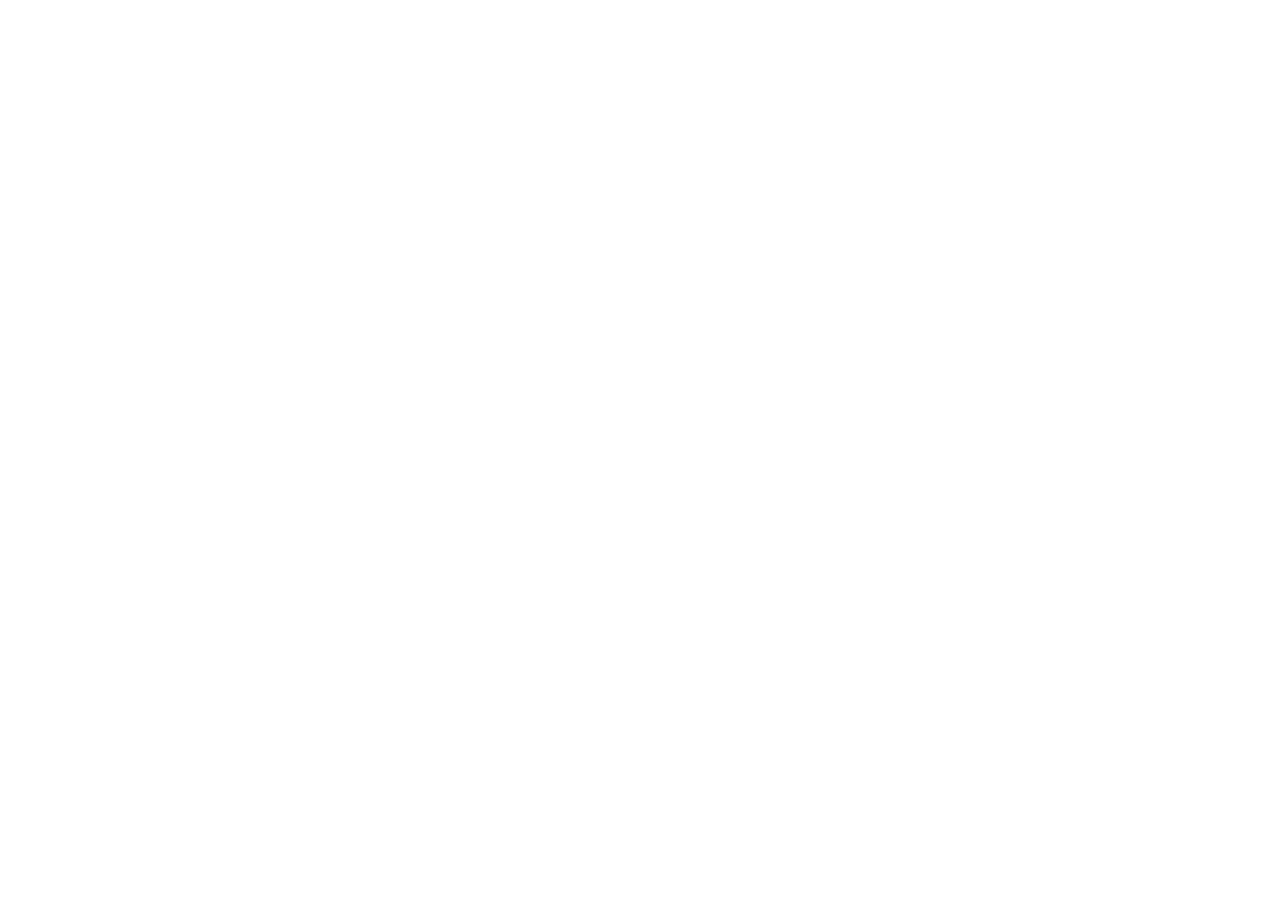
==== commit cab1eda4: "Rebuild pages at 213c09c72a439b777eef6bf595d40f4dea701dff" ====
--- a/index.html
+++ b/index.html
@@ -4,14 +4,14 @@
     <meta charset="utf-8">
     <meta http-equiv="X-UA-Compatible" content="IE=edge">
     <meta name="viewport" content="width=device-width,initial-scale=1.0">
-    <link rel="icon" href="./favicon.ico">
+    <link rel="icon" href="/publish-RepoSense/favicon.ico">
     <title>RepoSense Report</title>
-    <script type="module" crossorigin src="./assets/main-QJOIWyGJ.js"></script>
-    <link rel="modulepreload" crossorigin href="./assets/index-CtfMrEA4.js">
-    <link rel="modulepreload" crossorigin href="./assets/vue-vendor-BOPJmFCR.js">
-    <link rel="modulepreload" crossorigin href="./assets/highlight-js-nKnM-URB.js">
-    <link rel="stylesheet" crossorigin href="./assets/index-DtIEGKye.css">
-    <link rel="stylesheet" crossorigin href="./assets/main-3B6Y45KR.css">
+    <script type="module" crossorigin src="/publish-RepoSense/assets/main-BuAFVpTX.js"></script>
+    <link rel="modulepreload" crossorigin href="/publish-RepoSense/assets/index-Cxrd3fFw.js">
+    <link rel="modulepreload" crossorigin href="/publish-RepoSense/assets/vue-vendor-BOPJmFCR.js">
+    <link rel="modulepreload" crossorigin href="/publish-RepoSense/assets/highlight-js-nKnM-URB.js">
+    <link rel="stylesheet" crossorigin href="/publish-RepoSense/assets/index-Cz7VMio9.css">
+    <link rel="stylesheet" crossorigin href="/publish-RepoSense/assets/main-3B6Y45KR.css">
   </head>
   <body>
     <noscript>
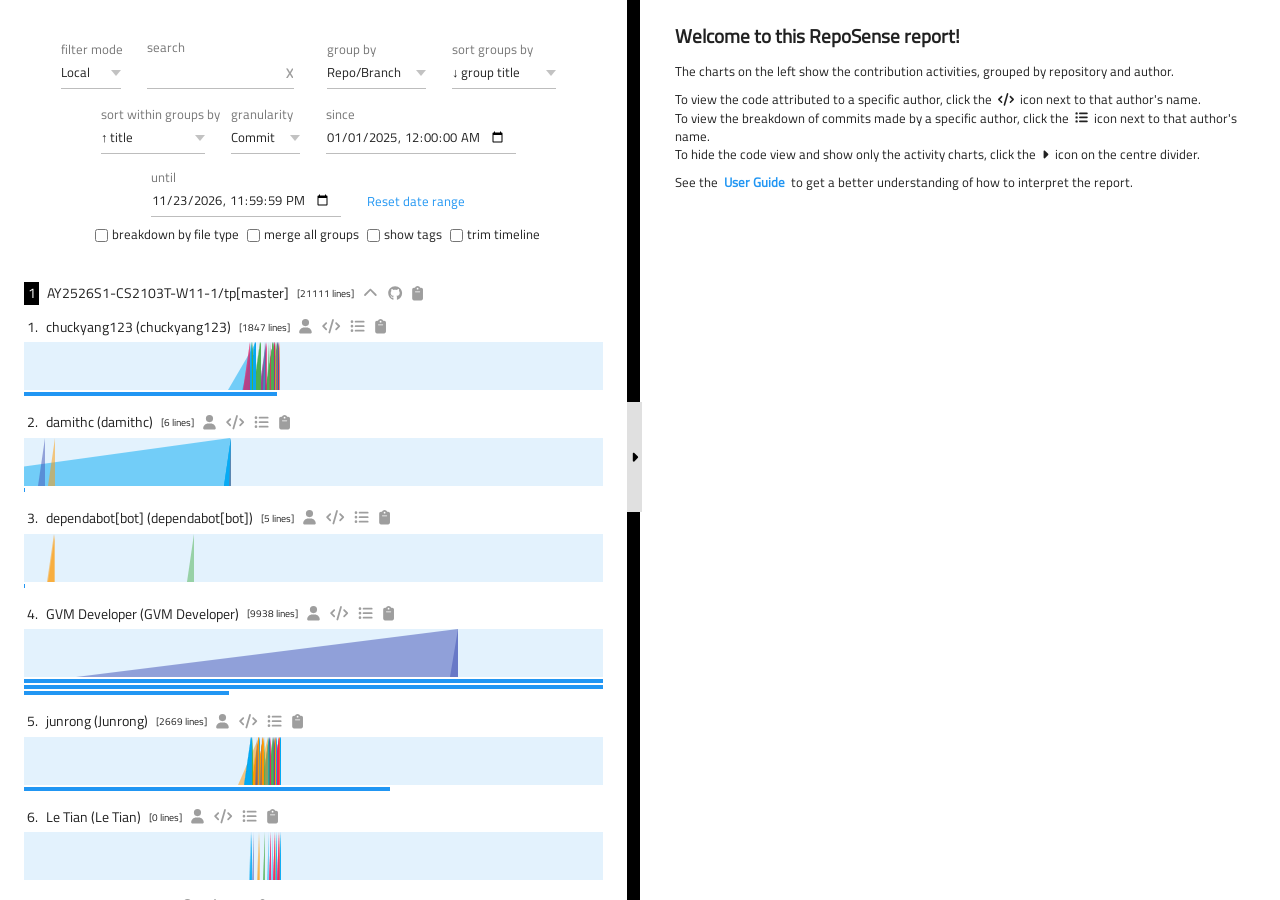
==== commit 2c2f2e9a: "Rebuild pages at 213c09c72a439b777eef6bf595d40f4dea701dff" ====
--- a/index.html
+++ b/index.html
@@ -4,14 +4,14 @@
     <meta charset="utf-8">
     <meta http-equiv="X-UA-Compatible" content="IE=edge">
     <meta name="viewport" content="width=device-width,initial-scale=1.0">
-    <link rel="icon" href="/publish-RepoSense/favicon.ico">
+    <link rel="icon" href="./favicon.ico">
     <title>RepoSense Report</title>
-    <script type="module" crossorigin src="/publish-RepoSense/assets/main-BuAFVpTX.js"></script>
-    <link rel="modulepreload" crossorigin href="/publish-RepoSense/assets/index-Cxrd3fFw.js">
-    <link rel="modulepreload" crossorigin href="/publish-RepoSense/assets/vue-vendor-BOPJmFCR.js">
-    <link rel="modulepreload" crossorigin href="/publish-RepoSense/assets/highlight-js-nKnM-URB.js">
-    <link rel="stylesheet" crossorigin href="/publish-RepoSense/assets/index-Cz7VMio9.css">
-    <link rel="stylesheet" crossorigin href="/publish-RepoSense/assets/main-3B6Y45KR.css">
+    <script type="module" crossorigin src="./assets/main-QJOIWyGJ.js"></script>
+    <link rel="modulepreload" crossorigin href="./assets/index-CtfMrEA4.js">
+    <link rel="modulepreload" crossorigin href="./assets/vue-vendor-BOPJmFCR.js">
+    <link rel="modulepreload" crossorigin href="./assets/highlight-js-nKnM-URB.js">
+    <link rel="stylesheet" crossorigin href="./assets/index-DtIEGKye.css">
+    <link rel="stylesheet" crossorigin href="./assets/main-3B6Y45KR.css">
   </head>
   <body>
     <noscript>
--- a/assets/index-DtIEGKye.css
+++ b/assets/index-DtIEGKye.css
@@ -0,0 +1 @@
+@font-face{font-family:Titillium Web;font-style:normal;font-display:swap;font-weight:400;src:url(./titillium-web-latin-ext-400-normal-Bot9mzhf.woff2) format("woff2"),url(./titillium-web-latin-ext-400-normal-dam1wzvV.woff) format("woff");unicode-range:U+0100-02BA,U+02BD-02C5,U+02C7-02CC,U+02CE-02D7,U+02DD-02FF,U+0304,U+0308,U+0329,U+1D00-1DBF,U+1E00-1E9F,U+1EF2-1EFF,U+2020,U+20A0-20AB,U+20AD-20C0,U+2113,U+2C60-2C7F,U+A720-A7FF}@font-face{font-family:Titillium Web;font-style:normal;font-display:swap;font-weight:400;src:url(./titillium-web-latin-400-normal-BmGsO8Gb.woff2) format("woff2"),url(./titillium-web-latin-400-normal--_2x2_rV.woff) format("woff");unicode-range:U+0000-00FF,U+0131,U+0152-0153,U+02BB-02BC,U+02C6,U+02DA,U+02DC,U+0304,U+0308,U+0329,U+2000-206F,U+20AC,U+2122,U+2191,U+2193,U+2212,U+2215,U+FEFF,U+FFFD}
--- a/assets/main-3B6Y45KR.css
+++ b/assets/main-3B6Y45KR.css
@@ -0,0 +1 @@
+.markdown[data-v-3e87b3c9]{overflow-x:auto;padding:0 1.5rem}.intro[data-v-55eb2e92]{overflow-x:auto;padding:0 1.5rem;text-align:initial}.ramp[data-v-03c3b958]{background-color:#e3f2fd;font-size:100%;height:3rem;overflow:hidden;position:relative}.ramp__slice[data-v-03c3b958]{border-left-color:#0000;border-left-style:solid;display:block;height:0;position:absolute;width:0}.ramp__slice--color0[data-v-03c3b958]{border-bottom:3rem rgba(255,152,0,.5) solid}.ramp__slice--color1[data-v-03c3b958]{border-bottom:3rem rgba(3,169,244,.5) solid}.ramp__slice--color2[data-v-03c3b958]{border-bottom:3rem rgba(76,175,80,.5) solid}.ramp__slice--color3[data-v-03c3b958]{border-bottom:3rem rgba(63,81,181,.5) solid}.ramp__slice--color4[data-v-03c3b958]{border-bottom:3rem rgba(233,30,99,.5) solid}.ramp__slice--color-deletes[data-v-03c3b958]{border-bottom:3rem rgba(244,67,54,.7) solid}.ramp-padding[data-v-03c3b958]{height:100%;position:relative}.date-indicators[data-v-03c3b958]{color:#616161;display:flex;justify-content:space-between;padding-top:1px}.stacked-bar-container[data-v-548faf88]{display:flex;flex-wrap:wrap}.stacked-bar__contrib--bar[data-v-548faf88]{background-color:#2196f3;height:4px;margin-top:2px}.commit-message[data-v-f4c57387]{border:1px solid transparent;padding:5px}.commit-message[data-v-f4c57387]:focus,.commit-message[data-v-f4c57387]:focus-within{border:1px solid #2196F3}.commit-message.active .body[data-v-f4c57387]{background-color:#fff;border:1px solid #616161;display:grid;margin:.25rem 0;overflow-x:auto;padding:.4rem;resize:none}.commit-message.active .body pre[data-v-f4c57387]{font-family:SFMono-Regular,Consolas,Liberation Mono,Menlo,monospace;font-size:.75rem;position:relative}.commit-message.active .body pre .dashed-border[data-v-f4c57387]{border-right:1px dashed #9E9E9E;height:100%;pointer-events:none;position:absolute;top:0;width:72ch}.commit-message .code-merge-icon[data-v-f4c57387]{color:#9e9e9e}.commit-message .code-merge-icon .fa-code-merge[data-v-f4c57387]{width:.65rem}.commit-message .body[data-v-f4c57387]{display:none}.commit-message .tag[data-v-f4c57387]{cursor:pointer}.commit-message .tag[data-v-f4c57387]:focus{border:1px solid #2196F3;outline:none}.commit-message--button[data-v-f4c57387]{color:#9e9e9e;padding-left:.5rem}.commit-message--button[data-v-f4c57387]:hover{cursor:pointer}.commit-message pre[data-v-f4c57387]{margin:0}.commit-message span.loc[data-v-f4c57387]{color:#9e9e9e}.commit-message .message-title[data-v-f4c57387]{font-family:SFMono-Regular,Consolas,Liberation Mono,Menlo,monospace;font-size:.75rem;display:inline}.commit-message .message-title .within-border[data-v-f4c57387]{display:inline}.commit-message .message-title .not-within-border[data-v-f4c57387]{border-left:1px dashed #9E9E9E;display:inline}.all-checkbox[data-v-f1dfdb49]{background-color:#000;color:#fff}.mui-checkbox--fileType[data-v-f1dfdb49]{vertical-align:middle}.tag[data-v-beac36b0]{font-size:.65rem;font-weight:400;background:#757575;border-radius:5px;color:#fff;display:inline-block;margin:.2rem .2rem .2rem 0;padding:0 3px}.tag .fa-tags[data-v-beac36b0]{width:.65rem}#tab-zoom .zoom__title--granularity[data-v-beac36b0]{font-size:.65rem;font-weight:400;margin-top:.5rem}#tab-zoom .zoom__title--tags[data-v-beac36b0]{margin:.25rem 0}#tab-zoom .zoom__title--tags .tag[data-v-beac36b0]{cursor:pointer}#tab-zoom .zoom__toggle-commit-message-body[data-v-beac36b0]{padding-top:10px}#tab-zoom .zoom__day[data-v-beac36b0],#tab-zoom .zoom__title[data-v-beac36b0]{font-size:.8rem;font-weight:400}#tab-zoom .zoom__day h3[data-v-beac36b0],#tab-zoom .zoom__title h3[data-v-beac36b0]{font-size:1.2rem;font-weight:700}.go-back-button[data-v-3205f774]{background-color:#4caf50;border:0;border-radius:50%;bottom:20px;color:#fff;cursor:pointer;display:flex;font-size:20px;height:50px;margin-left:auto;padding:0;place-content:center;place-items:center;position:sticky;right:20px;width:50px;z-index:99}.tag[data-v-1d24ce5a]{font-size:.65rem;font-weight:400;background:#757575;border-radius:5px;color:#fff;display:inline-block;margin:.2rem .2rem .2rem 0;padding:0 3px}.tag .fa-tags[data-v-1d24ce5a]{width:.65rem}.blurb-wrapper[data-v-1d24ce5a]{padding-bottom:5px}.blurb-wrapper .blurb[data-v-1d24ce5a]{background-color:#f6f8fa;border-color:#e9ebef;border-radius:4px;border-style:solid;border-width:1px;overflow-y:hidden;padding-top:10px;text-align:initial}#summary .summary-status{text-align:center}#summary .icon-button{color:#9e9e9e;padding:0 1.2px;text-decoration:none;cursor:pointer}#summary .broken-link .icon-button{cursor:default}#summary .summary-picker{align-items:center;display:flex;flex-flow:row wrap;justify-content:center;margin-bottom:2rem}#summary .summary-picker__section{align-items:inherit;display:flex;flex:0 1 auto;flex-flow:inherit;justify-content:inherit}#summary .summary-picker__checkboxes label{margin-left:.5rem}#summary .summary-picker__checkboxes span{margin-left:.25rem}#summary .summary-picker .mui-textfield,#summary .summary-picker .mui-select{font-size:.8rem;font-weight:400;margin:.5rem;padding-right:10px}#summary .summary-picker .mui-btn{font-size:.8rem;font-weight:400;background:transparent;box-shadow:none;color:#9e9e9e;font-weight:700;left:-8px;margin:0;padding:0;vertical-align:middle}#summary .summary-picker .search_box,#summary .summary-picker .filter_file{align-items:center;display:flex}#summary .summary-picker input{font-size:.8rem;font-weight:400;padding-right:10px}#summary .summary-picker label{font-size:.8rem;font-weight:400;overflow-y:hidden;text-align:left;width:fit-content}#summary .summary-picker input,#summary .summary-picker select{font-size:.8rem;font-weight:400}#summary .summary-charts{margin-bottom:1.4rem}#summary .summary-charts__title{align-items:center;display:flex;flex-wrap:wrap;font-weight:700;text-align:left}#summary .summary-charts__title>*{padding-right:.5rem}#summary .summary-charts__title--index{background:#000;color:#fff;overflow:hidden;padding:.1em .25em;vertical-align:middle;font-size:.9rem;font-weight:400}#summary .summary-charts__title--groupname{font-size:.9rem;font-weight:400;padding:.5rem}#summary .summary-charts__title--percentile{font-size:.65rem;font-weight:400;color:#9e9e9e;margin-left:auto}#summary .summary-charts__title--contribution{font-size:.65rem;font-weight:400;display:inline}#summary .summary-charts__title--tags{margin:.25rem 0}#summary .summary-charts__fileType--breakdown{overflow-y:hidden}#summary .summary-charts__fileType--breakdown__legend{font-size:.8rem;font-weight:400;display:inline;float:left}#summary .summary-chart{display:inline-block;margin-bottom:1rem;position:relative;text-align:left;width:100%}#summary .summary-chart__title{align-items:center;clear:left;display:flex}#summary .summary-chart__title>*{padding-right:.5rem}#summary .summary-chart__title--index{margin-left:3px}#summary .summary-chart__title--repo{font-weight:700}#summary .summary-chart__title--index:after{content:"."}#summary .summary-chart__title--repo{padding-right:.25rem}#summary .summary-chart__title--contribution{font-size:.65rem;font-weight:400}#summary .summary-chart__title--percentile{font-size:.65rem;font-weight:400;color:#9e9e9e;margin-left:auto;padding-right:0}#summary .summary-chart__ramp{position:relative}#summary .summary-chart__ramp .overlay{height:100%;position:absolute;top:0}#summary .summary-chart__ramp .overlay.show{background-color:#ffffff80;border:1px dashed #000}#summary .summary-chart__ramp .overlay.edge{border-right:1px dashed #000}#summary .active-icon{background-color:#4caf50;border-radius:2px;color:#fff}#summary .active-background{background-color:#fff59d}.error-message-box__show-more-container{display:flex;justify-content:flex-end;margin-top:.3rem}.logo{display:flex;justify-content:flex-end;margin-top:5px}.hljs{background:#fff;color:#333;display:block;overflow-x:auto;padding:.5em}.hljs-comment,.hljs-meta{color:#5d635a}.hljs-variable,.hljs-template-variable,.hljs-strong,.hljs-emphasis,.hljs-quote{color:#df5000}.hljs-keyword,.hljs-selector-tag,.hljs-type{color:#d73a49}.hljs-literal,.hljs-symbol,.hljs-bullet,.hljs-attribute{color:#0086b3}.hljs-section,.hljs-name{color:#468c5a}.hljs-tag{color:#333}.hljs-title,.hljs-attr,.hljs-selector-id,.hljs-selector-class,.hljs-selector-attr,.hljs-selector-pseudo{color:#6f42c1}.hljs-addition{background-color:#eaffea;color:#55a532}.hljs-deletion{background-color:#ffecec;color:#bd2c00}.hljs-link{text-decoration:underline}.hljs-number{color:#005cc5}.hljs-string{color:#032f62}.segment{border-left:.25rem solid #4CAF50}.segment .code{background-color:#bff6cf;padding-left:1rem}.segment .line-number{color:#9e9e9e;float:left;-webkit-touch-callout:none;-webkit-user-select:none;-khtml-user-select:none;-moz-user-select:none;-ms-user-select:none;user-select:none;width:2rem}.segment .line-number [class^=hljs]{color:#9e9e9e}.segment .line-content{padding-left:2rem;word-break:break-word}.segment.isNotFullCredit .code{background-color:#e6ffed}.segment.untouched{border-left:.25rem solid #BDBDBD;height:20px;position:relative}.segment.untouched.active{height:auto}.segment.untouched.active .code{background-color:#fff}.segment.untouched .closer{cursor:pointer;margin:.2rem 0 0 -.45rem;position:absolute}.segment.untouched .closer.bottom{margin:-1.05rem 0 0 -.45rem}.segment.untouched .closer .icon{background-color:#fff;color:#9e9e9e;width:.75em}.file-content{background-color:#fafbfc;border:solid #E1E4E8;border-radius:0 0 4px 4px;border-width:0 1px 1px 1px}.files{clear:left}.files .file pre{font-family:SFMono-Regular,Consolas,Liberation Mono,Menlo,monospace;font-size:.75rem;display:grid;margin-top:0}.files .file pre .hljs{display:inherit;padding:0;white-space:pre-wrap}.files .ignored-tag{background-color:#000;color:#fff}.files .title{font-size:.9rem;font-weight:400;background-color:#fafbfc;border:1px solid #E1E4E8;border-radius:4px 4px 0 0;display:flex;flex-wrap:wrap;margin-top:1rem;padding:.3em .5em;position:unset;top:0;white-space:pre-wrap;word-break:break-all;z-index:10}.files .title.sticky{position:sticky}.files .title.max-zIndex{z-index:250}.files .title .caret{cursor:pointer;order:-2;overflow-wrap:break-word}.files .title .index{order:-2}.files .title .path .in{color:#757575}.files .title .loc{color:#9e9e9e}.files .title .button{color:#9e9e9e;margin-left:.5rem;text-decoration:none}.files .title .icons{margin-right:8px;vertical-align:middle}.files .title .selected-parameter{font-weight:700}.files .title .selected-label{font-size:.8rem;font-weight:400;order:-1}.files .title .author-breakdown{overflow-y:hidden}.files .title .author-breakdown__legend{font-size:.8rem;font-weight:400;display:inline;float:left;padding-right:8px}.files .binary-segment{background-color:#fff}.files .binary-segment .indicator{float:left;font-weight:700;padding-left:1rem}.files .binary-segment .bin-text{color:#424242;padding-left:4rem}.files .ignored-segment{background-color:#fff}.files .ignored-segment .ignore-text{color:#424242;padding-left:4rem}#tab-authorship .title .contribution .radio-button--search{float:left;margin:1.75rem 2rem 0 0}#tab-authorship .title .contribution .radio-button--checkbox{float:left;margin:0 2rem 0 0;vertical-align:middle}#tab-authorship .title .contribution .mui-form--inline{font-size:.8rem;font-weight:400;align-items:flex-end;display:flex;flex-wrap:wrap}#tab-authorship .title .contribution .mui-form--inline #search{font-size:.8rem;font-weight:400;margin-top:1.25rem;min-width:130px;padding:.5rem 1rem .25rem;width:70%}#tab-authorship .title .contribution .mui-form--inline #submit-button{font-size:.8rem;font-weight:400;background-color:#2196f3;color:#fff;margin:1rem 0 0 .25rem;padding:.5rem 1rem .25rem}#tab-authorship .title .contribution .searchbox{margin-bottom:1em}#tab-authorship .title .contribution .select{font-weight:700}#tab-authorship .title .contribution .loc{font-weight:bolder}#tab-authorship .title .contribution .mui-checkbox--fileType{vertical-align:middle}#tab-authorship .title .contribution .binary-fileType,#tab-authorship .title .contribution .ignored-fileType{background-color:#fff;color:#424242}#tab-authorship .files{clear:left}#tab-authorship .empty{text-align:center}#tab-authorship .background-color-legend{align-items:center;display:flex;flex-direction:row}#tab-authorship .background-color-legend .bold{font-weight:700}#tab-authorship .background-color-legend .color-circle{border:1px solid lightgrey;border-radius:50%;margin-left:5px;margin-right:5px;min-height:15px;min-width:15px}#tab-authorship .background-color-legend .full-credit-color{background-color:#bff6cf}#tab-authorship .background-color-legend .full-credit-color.isMergeGroup{background-color:#bdbdbd}#tab-authorship .background-color-legend .partial-credit-color{background-color:#e6ffed}#tab-authorship .background-color-legend .partial-credit-color.isMergeGroup{background-color:#eee}#global-file-browser[data-v-81e66594]{background:#fff;border-right:1px solid #d4d4d4;display:flex;flex-direction:column;height:100%;width:100%}.header[data-v-81e66594]{border-bottom:1px solid #d4d4d4;padding:1rem}.header h3[data-v-81e66594]{font-size:1.2rem;margin:0 0 .5rem}.header .search-container[data-v-81e66594]{display:flex;flex-direction:column;gap:.5rem}.header .search-input[data-v-81e66594]{border:1px solid #d4d4d4;border-radius:4px;font-size:.9rem;padding:.5rem;width:100%}.header .search-input[data-v-81e66594]:focus{border-color:#007bff;outline:none}.header .filter-row[data-v-81e66594]{align-items:center;display:flex;justify-content:space-between}.header .file-count[data-v-81e66594]{color:#666;font-size:.85rem}.header .view-toggle[data-v-81e66594]{display:flex;gap:.25rem}.header .toggle-btn[data-v-81e66594]{background:#f0f0f0;border:1px solid #d4d4d4;border-radius:4px;cursor:pointer;font-size:.85rem;padding:.3rem .75rem}.header .toggle-btn[data-v-81e66594]:hover{background:#e0e0e0}.header .toggle-btn.active[data-v-81e66594]{background:#007bff;border-color:#007bff;color:#fff}.file-list[data-v-81e66594]{flex:1;overflow-y:auto;padding:.5rem}.file-item[data-v-81e66594]{border:1px solid #e0e0e0;border-radius:4px;margin-bottom:.5rem}.file-item.is-expanded[data-v-81e66594]{border-color:#007bff}.file-header[data-v-81e66594]{align-items:center;background:#f8f8f8;cursor:pointer;display:flex;padding:.5rem;transition:background .2s}.file-header[data-v-81e66594]:hover{background:#e8e8e8}.file-header .caret[data-v-81e66594]{color:#666;margin-right:.5rem}.file-header .file-path[data-v-81e66594]{flex:1;font-family:monospace;font-size:.9rem;overflow:hidden;text-align:left;text-overflow:ellipsis;white-space:nowrap}.file-header .file-info[data-v-81e66594]{align-items:center;display:flex;font-size:.85rem;gap:.5rem}.file-header .repo-badge[data-v-81e66594]{background:#007bff;border-radius:3px;color:#fff;font-size:.75rem;padding:.2rem .5rem}.file-header .line-count[data-v-81e66594]{color:#666}.file-header .binary-badge[data-v-81e66594],.file-header .ignored-badge[data-v-81e66594]{background:#ffc107;border-radius:3px;font-size:.75rem;padding:.2rem .5rem}.file-content[data-v-81e66594]{background:#fff;border-top:1px solid #e0e0e0;padding:0;text-align:left}.file-content .loading[data-v-81e66594]{color:#666;font-style:italic;padding:1rem;text-align:center}.repo-group[data-v-81e66594]{margin-bottom:.75rem}.repo-group-toggle-badge[data-v-81e66594]{background:#28a745;border-radius:3px;color:#fff;font-size:.7rem;margin-left:.5rem;padding:.1rem .4rem}.repo-group-header[data-v-81e66594]{align-items:center;background:#e8eef4;border:1px solid #d4d4d4;border-radius:4px;cursor:pointer;display:flex;font-weight:700;gap:.5rem;margin-bottom:.25rem;padding:.5rem .75rem;transition:background .2s}.repo-group-header[data-v-81e66594]:hover{background:#dce4ec}.repo-group-header .caret[data-v-81e66594]{color:#666}.repo-group-header .repo-group-name[data-v-81e66594]{flex:1;font-size:.95rem}.repo-group-header .repo-group-count[data-v-81e66594]{color:#666;font-size:.85rem;font-weight:400}.more-files[data-v-81e66594]{color:#007bff;cursor:pointer;font-size:.85rem;padding:.25rem .75rem .5rem;text-align:left}.more-files[data-v-81e66594]:hover{text-decoration:underline}.empty-state[data-v-81e66594]{align-items:center;color:#999;display:flex;flex:1;font-style:italic;justify-content:center}.file-content[data-v-81e66594] .segment .hljs.hljs::-webkit-scrollbar{display:none}.file-content[data-v-81e66594] .segment .hljs.hljs{overflow:hidden;-ms-overflow-style:none;padding:0;scrollbar-width:none;white-space:pre-wrap}/*! normalize.css v8.0.0 | MIT License | github.com/necolas/normalize.css */hr{-webkit-box-sizing:content-box;box-sizing:content-box;height:0;overflow:visible}abbr[title]{border-bottom:none;text-decoration:underline;-webkit-text-decoration:underline dotted;text-decoration:underline dotted}[type=button],[type=reset],[type=submit],button{-webkit-appearance:button}[type=button]::-moz-focus-inner,[type=reset]::-moz-focus-inner,[type=submit]::-moz-focus-inner,button::-moz-focus-inner{border-style:none;padding:0}[type=button]:-moz-focusring,[type=reset]:-moz-focusring,[type=submit]:-moz-focusring,button:-moz-focusring{outline:1px dotted ButtonText}legend{-webkit-box-sizing:border-box;box-sizing:border-box;color:inherit;display:table;max-width:100%;padding:0;white-space:normal}[type=checkbox],[type=radio]{-webkit-box-sizing:border-box;box-sizing:border-box;padding:0}html{-webkit-tap-highlight-color:transparent}body{font-family:Arial,Verdana,Tahoma;font-size:14px;font-weight:400;line-height:1.429;color:#000000de;background-color:#fff}a{color:#2196f3;text-decoration:none}a:focus,a:hover{text-decoration:underline}a:focus{outline:thin dotted;outline:5px auto -webkit-focus-ring-color;outline-offset:-2px}p{margin:0 0 10px}ol,ul{margin-top:0;margin-bottom:10px}hr{margin-top:20px;margin-bottom:20px;border:0;height:1px;background-color:#0000001f}strong{font-weight:700}abbr[title]{cursor:help;-webkit-text-decoration-color:#2196F3;text-decoration-color:#2196f3}h1,h2,h3{margin-top:20px;margin-bottom:10px}h4,h5,h6{margin-top:10px;margin-bottom:10px}.mui--appbar-height{height:56px}.mui--appbar-min-height,.mui-appbar{min-height:56px}.mui--appbar-line-height{line-height:56px}.mui--appbar-top{top:56px}@media (orientation:landscape) and (max-height:480px){.mui--appbar-height{height:48px}.mui--appbar-min-height,.mui-appbar{min-height:48px}.mui--appbar-line-height{line-height:48px}.mui--appbar-top{top:48px}}@media (min-width:480px){.mui--appbar-height{height:64px}.mui--appbar-min-height,.mui-appbar{min-height:64px}.mui--appbar-line-height{line-height:64px}.mui--appbar-top{top:64px}}.mui-appbar{background-color:#2196f3;color:#fff}.mui-btn{font-weight:500;line-height:18px;text-transform:uppercase;color:#000000de;background-color:#fff;-webkit-transition:all .2s ease-in-out;transition:all .2s ease-in-out;display:inline-block;height:36px;padding:0 26px;margin:6px 0;border:none;border-radius:2px;cursor:pointer;-ms-touch-action:manipulation;touch-action:manipulation;background-image:none;text-align:center;line-height:36px;vertical-align:middle;white-space:nowrap;-webkit-user-select:none;-moz-user-select:none;-ms-user-select:none;user-select:none;font-size:14px;font-family:inherit;letter-spacing:.03em;position:relative;overflow:hidden}.mui-btn:active,.mui-btn:focus,.mui-btn:hover{color:#000000de;background-color:#fff}.mui-btn[disabled]:active,.mui-btn[disabled]:focus,.mui-btn[disabled]:hover{color:#000000de;background-color:#fff}.mui-btn.mui-btn--flat{color:#000000de;background-color:transparent}.mui-btn.mui-btn--flat:active,.mui-btn.mui-btn--flat:focus,.mui-btn.mui-btn--flat:hover{color:#000000de;background-color:#f2f2f2}.mui-btn.mui-btn--flat[disabled]:active,.mui-btn.mui-btn--flat[disabled]:focus,.mui-btn.mui-btn--flat[disabled]:hover{color:#000000de;background-color:transparent}.mui-btn:active,.mui-btn:focus,.mui-btn:hover{outline:0;text-decoration:none;color:#000000de}.mui-btn:focus,.mui-btn:hover{-webkit-box-shadow:0 0 2px rgba(0,0,0,.12),0 2px 2px rgba(0,0,0,.2);box-shadow:0 0 2px #0000001f,0 2px 2px #0003}@media all and (-ms-high-contrast:none),(-ms-high-contrast:active){.mui-btn:focus,.mui-btn:hover{-webkit-box-shadow:0 -1px 2px rgba(0,0,0,.12),-1px 0 2px rgba(0,0,0,.12),0 0 2px rgba(0,0,0,.12),0 2px 2px rgba(0,0,0,.2);box-shadow:0 -1px 2px #0000001f,-1px 0 2px #0000001f,0 0 2px #0000001f,0 2px 2px #0003}}@supports (-ms-ime-align:auto){.mui-btn:focus,.mui-btn:hover{-webkit-box-shadow:0 -1px 2px rgba(0,0,0,.12),-1px 0 2px rgba(0,0,0,.12),0 0 2px rgba(0,0,0,.12),0 2px 2px rgba(0,0,0,.2);box-shadow:0 -1px 2px #0000001f,-1px 0 2px #0000001f,0 0 2px #0000001f,0 2px 2px #0003}}.mui-btn:active:hover{-webkit-box-shadow:0 0 4px rgba(0,0,0,.12),1px 3px 4px rgba(0,0,0,.2);box-shadow:0 0 4px #0000001f,1px 3px 4px #0003}@media all and (-ms-high-contrast:none),(-ms-high-contrast:active){.mui-btn:active:hover{-webkit-box-shadow:0 -1px 2px rgba(0,0,0,.12),-1px 0 2px rgba(0,0,0,.12),0 0 4px rgba(0,0,0,.12),1px 3px 4px rgba(0,0,0,.2);box-shadow:0 -1px 2px #0000001f,-1px 0 2px #0000001f,0 0 4px #0000001f,1px 3px 4px #0003}}@supports (-ms-ime-align:auto){.mui-btn:active:hover{-webkit-box-shadow:0 -1px 2px rgba(0,0,0,.12),-1px 0 2px rgba(0,0,0,.12),0 0 4px rgba(0,0,0,.12),1px 3px 4px rgba(0,0,0,.2);box-shadow:0 -1px 2px #0000001f,-1px 0 2px #0000001f,0 0 4px #0000001f,1px 3px 4px #0003}}.mui-btn.mui--is-disabled,.mui-btn:disabled{cursor:not-allowed;pointer-events:none;opacity:.6;-webkit-box-shadow:none;box-shadow:none}.mui-btn+.mui-btn{margin-left:8px}.mui-btn--flat{background-color:transparent}.mui-btn--flat:active,.mui-btn--flat:active:hover,.mui-btn--flat:focus,.mui-btn--flat:hover{-webkit-box-shadow:none;box-shadow:none;background-color:#f2f2f2}.mui-btn--fab,.mui-btn--raised{-webkit-box-shadow:0 0 2px rgba(0,0,0,.12),0 2px 2px rgba(0,0,0,.2);box-shadow:0 0 2px #0000001f,0 2px 2px #0003}@media all and (-ms-high-contrast:none),(-ms-high-contrast:active){.mui-btn--fab,.mui-btn--raised{-webkit-box-shadow:0 -1px 2px rgba(0,0,0,.12),-1px 0 2px rgba(0,0,0,.12),0 0 2px rgba(0,0,0,.12),0 2px 2px rgba(0,0,0,.2);box-shadow:0 -1px 2px #0000001f,-1px 0 2px #0000001f,0 0 2px #0000001f,0 2px 2px #0003}}@supports (-ms-ime-align:auto){.mui-btn--fab,.mui-btn--raised{-webkit-box-shadow:0 -1px 2px rgba(0,0,0,.12),-1px 0 2px rgba(0,0,0,.12),0 0 2px rgba(0,0,0,.12),0 2px 2px rgba(0,0,0,.2);box-shadow:0 -1px 2px #0000001f,-1px 0 2px #0000001f,0 0 2px #0000001f,0 2px 2px #0003}}.mui-btn--fab:active,.mui-btn--raised:active{-webkit-box-shadow:0 0 4px rgba(0,0,0,.12),1px 3px 4px rgba(0,0,0,.2);box-shadow:0 0 4px #0000001f,1px 3px 4px #0003}@media all and (-ms-high-contrast:none),(-ms-high-contrast:active){.mui-btn--fab:active,.mui-btn--raised:active{-webkit-box-shadow:0 -1px 2px rgba(0,0,0,.12),-1px 0 2px rgba(0,0,0,.12),0 0 4px rgba(0,0,0,.12),1px 3px 4px rgba(0,0,0,.2);box-shadow:0 -1px 2px #0000001f,-1px 0 2px #0000001f,0 0 4px #0000001f,1px 3px 4px #0003}}@supports (-ms-ime-align:auto){.mui-btn--fab:active,.mui-btn--raised:active{-webkit-box-shadow:0 -1px 2px rgba(0,0,0,.12),-1px 0 2px rgba(0,0,0,.12),0 0 4px rgba(0,0,0,.12),1px 3px 4px rgba(0,0,0,.2);box-shadow:0 -1px 2px #0000001f,-1px 0 2px #0000001f,0 0 4px #0000001f,1px 3px 4px #0003}}.mui-btn--fab{position:relative;padding:0;width:55px;height:55px;line-height:55px;border-radius:50%;z-index:1}.mui-btn--primary{color:#fff;background-color:#2196f3}.mui-btn--primary:active,.mui-btn--primary:focus,.mui-btn--primary:hover{color:#fff;background-color:#39a1f4}.mui-btn--primary[disabled]:active,.mui-btn--primary[disabled]:focus,.mui-btn--primary[disabled]:hover{color:#fff;background-color:#2196f3}.mui-btn--primary.mui-btn--flat{color:#2196f3;background-color:transparent}.mui-btn--primary.mui-btn--flat:active,.mui-btn--primary.mui-btn--flat:focus,.mui-btn--primary.mui-btn--flat:hover{color:#2196f3;background-color:#f2f2f2}.mui-btn--primary.mui-btn--flat[disabled]:active,.mui-btn--primary.mui-btn--flat[disabled]:focus,.mui-btn--primary.mui-btn--flat[disabled]:hover{color:#2196f3;background-color:transparent}.mui-btn--dark{color:#fff;background-color:#424242}.mui-btn--dark:active,.mui-btn--dark:focus,.mui-btn--dark:hover{color:#fff;background-color:#4f4f4f}.mui-btn--dark[disabled]:active,.mui-btn--dark[disabled]:focus,.mui-btn--dark[disabled]:hover{color:#fff;background-color:#424242}.mui-btn--dark.mui-btn--flat{color:#424242;background-color:transparent}.mui-btn--dark.mui-btn--flat:active,.mui-btn--dark.mui-btn--flat:focus,.mui-btn--dark.mui-btn--flat:hover{color:#424242;background-color:#f2f2f2}.mui-btn--dark.mui-btn--flat[disabled]:active,.mui-btn--dark.mui-btn--flat[disabled]:focus,.mui-btn--dark.mui-btn--flat[disabled]:hover{color:#424242;background-color:transparent}.mui-btn--danger{color:#fff;background-color:#f44336}.mui-btn--danger:active,.mui-btn--danger:focus,.mui-btn--danger:hover{color:#fff;background-color:#f55a4e}.mui-btn--danger[disabled]:active,.mui-btn--danger[disabled]:focus,.mui-btn--danger[disabled]:hover{color:#fff;background-color:#f44336}.mui-btn--danger.mui-btn--flat{color:#f44336;background-color:transparent}.mui-btn--danger.mui-btn--flat:active,.mui-btn--danger.mui-btn--flat:focus,.mui-btn--danger.mui-btn--flat:hover{color:#f44336;background-color:#f2f2f2}.mui-btn--danger.mui-btn--flat[disabled]:active,.mui-btn--danger.mui-btn--flat[disabled]:focus,.mui-btn--danger.mui-btn--flat[disabled]:hover{color:#f44336;background-color:transparent}.mui-btn--accent{color:#fff;background-color:#ff4081}.mui-btn--accent:active,.mui-btn--accent:focus,.mui-btn--accent:hover{color:#fff;background-color:#ff5a92}.mui-btn--accent[disabled]:active,.mui-btn--accent[disabled]:focus,.mui-btn--accent[disabled]:hover{color:#fff;background-color:#ff4081}.mui-btn--accent.mui-btn--flat{color:#ff4081;background-color:transparent}.mui-btn--accent.mui-btn--flat:active,.mui-btn--accent.mui-btn--flat:focus,.mui-btn--accent.mui-btn--flat:hover{color:#ff4081;background-color:#f2f2f2}.mui-btn--accent.mui-btn--flat[disabled]:active,.mui-btn--accent.mui-btn--flat[disabled]:focus,.mui-btn--accent.mui-btn--flat[disabled]:hover{color:#ff4081;background-color:transparent}.mui-btn--small{height:30.6px;line-height:30.6px;padding:0 16px;font-size:13px}.mui-btn--large{height:54px;line-height:54px;padding:0 26px;font-size:14px}.mui-btn--fab.mui-btn--small{width:44px;height:44px;line-height:44px}.mui-btn--fab.mui-btn--large{width:75px;height:75px;line-height:75px}.mui-checkbox,.mui-radio{position:relative;display:block;margin-top:10px;margin-bottom:10px}.mui-checkbox>label,.mui-radio>label{min-height:20px;padding-left:20px;margin-bottom:0;font-weight:400;cursor:pointer}.mui-checkbox input:disabled,.mui-radio input:disabled{cursor:not-allowed}.mui-checkbox input:focus,.mui-radio input:focus{outline:thin dotted;outline:5px auto -webkit-focus-ring-color;outline-offset:-2px}.mui-checkbox--inline>label>input[type=checkbox],.mui-checkbox>label>input[type=checkbox],.mui-radio--inline>label>input[type=radio],.mui-radio>label>input[type=radio]{position:absolute;margin-left:-20px;margin-top:4px}.mui-checkbox+.mui-checkbox,.mui-radio+.mui-radio{margin-top:-5px}.mui-checkbox--inline,.mui-radio--inline{display:inline-block;padding-left:20px;margin-bottom:0;vertical-align:middle;font-weight:400;cursor:pointer}.mui-checkbox--inline>input[type=checkbox],.mui-checkbox--inline>input[type=radio],.mui-checkbox--inline>label>input[type=checkbox],.mui-checkbox--inline>label>input[type=radio],.mui-radio--inline>input[type=checkbox],.mui-radio--inline>input[type=radio],.mui-radio--inline>label>input[type=checkbox],.mui-radio--inline>label>input[type=radio]{margin:4px 0 0;line-height:normal}.mui-checkbox--inline+.mui-checkbox--inline,.mui-radio--inline+.mui-radio--inline{margin-top:0;margin-left:10px}.mui-container{-webkit-box-sizing:border-box;box-sizing:border-box;margin-right:auto;margin-left:auto;padding-left:15px;padding-right:15px}.mui-container:after,.mui-container:before{content:" ";display:table}.mui-container:after{clear:both}@media (min-width:544px){.mui-container{max-width:570px}}@media (min-width:768px){.mui-container{max-width:740px}}@media (min-width:992px){.mui-container{max-width:960px}}@media (min-width:1200px){.mui-container{max-width:1170px}}.mui-container-fluid{-webkit-box-sizing:border-box;box-sizing:border-box;margin-right:auto;margin-left:auto;padding-left:15px;padding-right:15px}.mui-container-fluid:after,.mui-container-fluid:before{content:" ";display:table}.mui-container-fluid:after{clear:both}.mui-divider{display:block;height:1px;background-color:#0000001f}.mui--divider-top{border-top:1px solid rgba(0,0,0,.12)}.mui--divider-bottom{border-bottom:1px solid rgba(0,0,0,.12)}.mui--divider-left{border-left:1px solid rgba(0,0,0,.12)}.mui--divider-right{border-right:1px solid rgba(0,0,0,.12)}.mui-dropdown{display:inline-block;position:relative}[data-mui-toggle=dropdown]{outline:0}.mui-dropdown__menu{position:absolute;display:none;min-width:160px;padding:5px 0;margin:2px 0 0;list-style:none;font-size:14px;text-align:left;background-color:#fff;border-radius:2px;z-index:1;background-clip:padding-box}@media all and (-ms-high-contrast:none),(-ms-high-contrast:active){.mui-dropdown__menu{border-top:1px solid rgba(0,0,0,.12);border-left:1px solid rgba(0,0,0,.12)}}@supports (-ms-ime-align:auto){.mui-dropdown__menu{border-top:1px solid rgba(0,0,0,.12);border-left:1px solid rgba(0,0,0,.12)}}.mui-dropdown__menu.mui--is-open{display:block}.mui-dropdown__menu>li>a{display:block;padding:3px 20px;clear:both;font-weight:400;line-height:1.429;color:#000000de;text-decoration:none;white-space:nowrap}.mui-dropdown__menu>li>a:focus,.mui-dropdown__menu>li>a:hover{text-decoration:none;color:#000000de;background-color:#eee}.mui-dropdown__menu>.mui--is-disabled>a,.mui-dropdown__menu>.mui--is-disabled>a:focus,.mui-dropdown__menu>.mui--is-disabled>a:hover{color:#eee}.mui-dropdown__menu>.mui--is-disabled>a:focus,.mui-dropdown__menu>.mui--is-disabled>a:hover{text-decoration:none;background-color:transparent;background-image:none;cursor:not-allowed}.mui-dropdown__menu--right{left:auto;right:0}.mui-dropdown--up>.mui-dropdown__menu{margin:0 0 2px}.mui-dropdown--right>.mui-dropdown__menu{margin:0 0 0 2px}.mui-dropdown--left>.mui-dropdown__menu{margin:0 2px 0 0}.mui-form legend{display:block;width:100%;padding:0;margin-bottom:10px;font-size:21px;color:#000000de;line-height:inherit;border:0}.mui-form fieldset{border:0;padding:0;margin:0 0 20px}@media (min-width:544px){.mui-form--inline .mui-textfield{display:inline-block;vertical-align:bottom;margin-bottom:0}.mui-form--inline .mui-checkbox,.mui-form--inline .mui-radio{display:inline-block;margin-top:0;margin-bottom:0;vertical-align:middle}.mui-form--inline .mui-checkbox>label,.mui-form--inline .mui-radio>label{padding-left:0}.mui-form--inline .mui-checkbox>label>input[type=checkbox],.mui-form--inline .mui-radio>label>input[type=radio]{position:relative;margin-left:0}.mui-form--inline .mui-select{display:inline-block;vertical-align:bottom;margin-bottom:0}.mui-form--inline .mui-btn{margin-bottom:0;margin-top:0;vertical-align:bottom}}.mui-row{margin-left:-15px;margin-right:-15px}.mui-row:after,.mui-row:before{content:" ";display:table}.mui-row:after{clear:both}.mui-col-lg-1,.mui-col-lg-10,.mui-col-lg-11,.mui-col-lg-12,.mui-col-lg-2,.mui-col-lg-3,.mui-col-lg-4,.mui-col-lg-5,.mui-col-lg-6,.mui-col-lg-7,.mui-col-lg-8,.mui-col-lg-9,.mui-col-md-1,.mui-col-md-10,.mui-col-md-11,.mui-col-md-12,.mui-col-md-2,.mui-col-md-3,.mui-col-md-4,.mui-col-md-5,.mui-col-md-6,.mui-col-md-7,.mui-col-md-8,.mui-col-md-9,.mui-col-sm-1,.mui-col-sm-10,.mui-col-sm-11,.mui-col-sm-12,.mui-col-sm-2,.mui-col-sm-3,.mui-col-sm-4,.mui-col-sm-5,.mui-col-sm-6,.mui-col-sm-7,.mui-col-sm-8,.mui-col-sm-9,.mui-col-xs-1,.mui-col-xs-10,.mui-col-xs-11,.mui-col-xs-12,.mui-col-xs-2,.mui-col-xs-3,.mui-col-xs-4,.mui-col-xs-5,.mui-col-xs-6,.mui-col-xs-7,.mui-col-xs-8,.mui-col-xs-9{-webkit-box-sizing:border-box;box-sizing:border-box;min-height:1px;padding-left:15px;padding-right:15px}.mui-col-xs-1,.mui-col-xs-10,.mui-col-xs-11,.mui-col-xs-12,.mui-col-xs-2,.mui-col-xs-3,.mui-col-xs-4,.mui-col-xs-5,.mui-col-xs-6,.mui-col-xs-7,.mui-col-xs-8,.mui-col-xs-9{float:left}.mui-col-xs-1{width:8.3333333333%}.mui-col-xs-2{width:16.6666666667%}.mui-col-xs-3{width:25%}.mui-col-xs-4{width:33.3333333333%}.mui-col-xs-5{width:41.6666666667%}.mui-col-xs-6{width:50%}.mui-col-xs-7{width:58.3333333333%}.mui-col-xs-8{width:66.6666666667%}.mui-col-xs-9{width:75%}.mui-col-xs-10{width:83.3333333333%}.mui-col-xs-11{width:91.6666666667%}.mui-col-xs-12{width:100%}.mui-col-xs-offset-0{margin-left:0}.mui-col-xs-offset-1{margin-left:8.3333333333%}.mui-col-xs-offset-2{margin-left:16.6666666667%}.mui-col-xs-offset-3{margin-left:25%}.mui-col-xs-offset-4{margin-left:33.3333333333%}.mui-col-xs-offset-5{margin-left:41.6666666667%}.mui-col-xs-offset-6{margin-left:50%}.mui-col-xs-offset-7{margin-left:58.3333333333%}.mui-col-xs-offset-8{margin-left:66.6666666667%}.mui-col-xs-offset-9{margin-left:75%}.mui-col-xs-offset-10{margin-left:83.3333333333%}.mui-col-xs-offset-11{margin-left:91.6666666667%}.mui-col-xs-offset-12{margin-left:100%}@media (min-width:544px){.mui-col-sm-1,.mui-col-sm-10,.mui-col-sm-11,.mui-col-sm-12,.mui-col-sm-2,.mui-col-sm-3,.mui-col-sm-4,.mui-col-sm-5,.mui-col-sm-6,.mui-col-sm-7,.mui-col-sm-8,.mui-col-sm-9{float:left}.mui-col-sm-1{width:8.3333333333%}.mui-col-sm-2{width:16.6666666667%}.mui-col-sm-3{width:25%}.mui-col-sm-4{width:33.3333333333%}.mui-col-sm-5{width:41.6666666667%}.mui-col-sm-6{width:50%}.mui-col-sm-7{width:58.3333333333%}.mui-col-sm-8{width:66.6666666667%}.mui-col-sm-9{width:75%}.mui-col-sm-10{width:83.3333333333%}.mui-col-sm-11{width:91.6666666667%}.mui-col-sm-12{width:100%}.mui-col-sm-offset-0{margin-left:0}.mui-col-sm-offset-1{margin-left:8.3333333333%}.mui-col-sm-offset-2{margin-left:16.6666666667%}.mui-col-sm-offset-3{margin-left:25%}.mui-col-sm-offset-4{margin-left:33.3333333333%}.mui-col-sm-offset-5{margin-left:41.6666666667%}.mui-col-sm-offset-6{margin-left:50%}.mui-col-sm-offset-7{margin-left:58.3333333333%}.mui-col-sm-offset-8{margin-left:66.6666666667%}.mui-col-sm-offset-9{margin-left:75%}.mui-col-sm-offset-10{margin-left:83.3333333333%}.mui-col-sm-offset-11{margin-left:91.6666666667%}.mui-col-sm-offset-12{margin-left:100%}}@media (min-width:768px){.mui-col-md-1,.mui-col-md-10,.mui-col-md-11,.mui-col-md-12,.mui-col-md-2,.mui-col-md-3,.mui-col-md-4,.mui-col-md-5,.mui-col-md-6,.mui-col-md-7,.mui-col-md-8,.mui-col-md-9{float:left}.mui-col-md-1{width:8.3333333333%}.mui-col-md-2{width:16.6666666667%}.mui-col-md-3{width:25%}.mui-col-md-4{width:33.3333333333%}.mui-col-md-5{width:41.6666666667%}.mui-col-md-6{width:50%}.mui-col-md-7{width:58.3333333333%}.mui-col-md-8{width:66.6666666667%}.mui-col-md-9{width:75%}.mui-col-md-10{width:83.3333333333%}.mui-col-md-11{width:91.6666666667%}.mui-col-md-12{width:100%}.mui-col-md-offset-0{margin-left:0}.mui-col-md-offset-1{margin-left:8.3333333333%}.mui-col-md-offset-2{margin-left:16.6666666667%}.mui-col-md-offset-3{margin-left:25%}.mui-col-md-offset-4{margin-left:33.3333333333%}.mui-col-md-offset-5{margin-left:41.6666666667%}.mui-col-md-offset-6{margin-left:50%}.mui-col-md-offset-7{margin-left:58.3333333333%}.mui-col-md-offset-8{margin-left:66.6666666667%}.mui-col-md-offset-9{margin-left:75%}.mui-col-md-offset-10{margin-left:83.3333333333%}.mui-col-md-offset-11{margin-left:91.6666666667%}.mui-col-md-offset-12{margin-left:100%}}@media (min-width:992px){.mui-col-lg-1,.mui-col-lg-10,.mui-col-lg-11,.mui-col-lg-12,.mui-col-lg-2,.mui-col-lg-3,.mui-col-lg-4,.mui-col-lg-5,.mui-col-lg-6,.mui-col-lg-7,.mui-col-lg-8,.mui-col-lg-9{float:left}.mui-col-lg-1{width:8.3333333333%}.mui-col-lg-2{width:16.6666666667%}.mui-col-lg-3{width:25%}.mui-col-lg-4{width:33.3333333333%}.mui-col-lg-5{width:41.6666666667%}.mui-col-lg-6{width:50%}.mui-col-lg-7{width:58.3333333333%}.mui-col-lg-8{width:66.6666666667%}.mui-col-lg-9{width:75%}.mui-col-lg-10{width:83.3333333333%}.mui-col-lg-11{width:91.6666666667%}.mui-col-lg-12{width:100%}.mui-col-lg-offset-0{margin-left:0}.mui-col-lg-offset-1{margin-left:8.3333333333%}.mui-col-lg-offset-2{margin-left:16.6666666667%}.mui-col-lg-offset-3{margin-left:25%}.mui-col-lg-offset-4{margin-left:33.3333333333%}.mui-col-lg-offset-5{margin-left:41.6666666667%}.mui-col-lg-offset-6{margin-left:50%}.mui-col-lg-offset-7{margin-left:58.3333333333%}.mui-col-lg-offset-8{margin-left:66.6666666667%}.mui-col-lg-offset-9{margin-left:75%}.mui-col-lg-offset-10{margin-left:83.3333333333%}.mui-col-lg-offset-11{margin-left:91.6666666667%}.mui-col-lg-offset-12{margin-left:100%}}@media (min-width:1200px){.mui-col-xl-1,.mui-col-xl-10,.mui-col-xl-11,.mui-col-xl-12,.mui-col-xl-2,.mui-col-xl-3,.mui-col-xl-4,.mui-col-xl-5,.mui-col-xl-6,.mui-col-xl-7,.mui-col-xl-8,.mui-col-xl-9{float:left}.mui-col-xl-1{width:8.3333333333%}.mui-col-xl-2{width:16.6666666667%}.mui-col-xl-3{width:25%}.mui-col-xl-4{width:33.3333333333%}.mui-col-xl-5{width:41.6666666667%}.mui-col-xl-6{width:50%}.mui-col-xl-7{width:58.3333333333%}.mui-col-xl-8{width:66.6666666667%}.mui-col-xl-9{width:75%}.mui-col-xl-10{width:83.3333333333%}.mui-col-xl-11{width:91.6666666667%}.mui-col-xl-12{width:100%}.mui-col-xl-offset-0{margin-left:0}.mui-col-xl-offset-1{margin-left:8.3333333333%}.mui-col-xl-offset-2{margin-left:16.6666666667%}.mui-col-xl-offset-3{margin-left:25%}.mui-col-xl-offset-4{margin-left:33.3333333333%}.mui-col-xl-offset-5{margin-left:41.6666666667%}.mui-col-xl-offset-6{margin-left:50%}.mui-col-xl-offset-7{margin-left:58.3333333333%}.mui-col-xl-offset-8{margin-left:66.6666666667%}.mui-col-xl-offset-9{margin-left:75%}.mui-col-xl-offset-10{margin-left:83.3333333333%}.mui-col-xl-offset-11{margin-left:91.6666666667%}.mui-col-xl-offset-12{margin-left:100%}}.mui-panel{padding:15px;margin-bottom:20px;border-radius:0;background-color:#fff;-webkit-box-shadow:0 2px 2px 0 rgba(0,0,0,.16),0 0 2px 0 rgba(0,0,0,.12);box-shadow:0 2px 2px #00000029,0 0 2px #0000001f}.mui-panel:after,.mui-panel:before{content:" ";display:table}.mui-panel:after{clear:both}@media all and (-ms-high-contrast:none),(-ms-high-contrast:active){.mui-panel{-webkit-box-shadow:0 -1px 2px 0 rgba(0,0,0,.12),-1px 0 2px 0 rgba(0,0,0,.12),0 2px 2px 0 rgba(0,0,0,.16),0 0 2px 0 rgba(0,0,0,.12);box-shadow:0 -1px 2px #0000001f,-1px 0 2px #0000001f,0 2px 2px #00000029,0 0 2px #0000001f}}@supports (-ms-ime-align:auto){.mui-panel{-webkit-box-shadow:0 -1px 2px 0 rgba(0,0,0,.12),-1px 0 2px 0 rgba(0,0,0,.12),0 2px 2px 0 rgba(0,0,0,.16),0 0 2px 0 rgba(0,0,0,.12);box-shadow:0 -1px 2px #0000001f,-1px 0 2px #0000001f,0 2px 2px #00000029,0 0 2px #0000001f}}.mui-select{display:block;padding-top:15px;margin-bottom:20px;position:relative}.mui-select:focus{outline:0}.mui-select:focus>select{height:33px;margin-bottom:-1px;border-color:#2196f3;border-width:2px}.mui-select>select{display:block;height:32px;width:100%;appearance:none;-webkit-appearance:none;-moz-appearance:none;outline:0;border:none;border-bottom:1px solid rgba(0,0,0,.26);border-radius:0;-webkit-box-shadow:none;box-shadow:none;background-color:transparent;background-image:url([data-uri]);background-repeat:no-repeat;background-position:right center;cursor:pointer;color:#000000de;font-size:16px;font-family:inherit;line-height:inherit;padding:0 25px 0 0}.mui-select>select::-ms-expand{display:none}.mui-select>select:focus{outline:0;height:33px;margin-bottom:-1px;border-color:#2196f3;border-width:2px}.mui-select>select:disabled{color:#00000061;cursor:not-allowed;background-color:transparent;opacity:1}.mui-select>select:-moz-focusring{color:transparent;text-shadow:0 0 0 #000}.mui-select>select:focus::-ms-value{background:0 0;color:#000000de}.mui-select>select.mui--text-placeholder{color:#00000042}.mui-select>label{position:absolute;top:0;display:block;width:100%;color:#0000008a;font-size:12px;font-weight:400;line-height:15px;overflow-x:hidden;text-overflow:ellipsis;white-space:nowrap}.mui-select:focus>label,.mui-select>select:focus~label{color:#2196f3}.mui-select__menu{position:absolute;z-index:2;min-width:100%;overflow-y:auto;padding:8px 0;-webkit-box-sizing:border-box;box-sizing:border-box;background-color:#fff;font-size:16px}@media all and (-ms-high-contrast:none),(-ms-high-contrast:active){.mui-select__menu{border-left:1px solid rgba(0,0,0,.12);border-top:1px solid rgba(0,0,0,.12)}}@supports (-ms-ime-align:auto){.mui-select__menu{border-left:1px solid rgba(0,0,0,.12);border-top:1px solid rgba(0,0,0,.12)}}.mui-select__menu>div{padding:0 22px;height:42px;line-height:42px;cursor:pointer;white-space:nowrap}.mui-select__menu>div.mui--is-selected{background-color:#eee}.mui-select__menu>div.mui--is-disabled{color:#00000061;cursor:not-allowed}.mui-select__menu>div:not(.mui-optgroup__label):not(.mui--is-disabled):hover{background-color:#e0e0e0}.mui-optgroup__option{text-indent:1em}.mui-optgroup__label{color:#0000008a;font-size:.9em}.mui-table{width:100%;max-width:100%;margin-bottom:20px}.mui-table>tbody>tr>th,.mui-table>tfoot>tr>th,.mui-table>thead>tr>th{text-align:left}.mui-table>tbody>tr>td,.mui-table>tbody>tr>th,.mui-table>tfoot>tr>td,.mui-table>tfoot>tr>th,.mui-table>thead>tr>td,.mui-table>thead>tr>th{padding:10px;line-height:1.429}.mui-table>thead>tr>th{border-bottom:2px solid rgba(0,0,0,.12);font-weight:700}.mui-table>tbody+tbody{border-top:2px solid rgba(0,0,0,.12)}.mui-table.mui-table--bordered>tbody>tr>td{border-bottom:1px solid rgba(0,0,0,.12)}.mui-tabs__bar{list-style:none;padding-left:0;margin-bottom:0;background-color:transparent;white-space:nowrap;overflow-x:auto}.mui-tabs__bar>li{display:inline-block}.mui-tabs__bar>li>a{display:block;white-space:nowrap;text-transform:uppercase;font-weight:500;font-size:14px;color:#000000de;cursor:default;height:48px;line-height:48px;padding-left:24px;padding-right:24px;-webkit-user-select:none;-moz-user-select:none;-ms-user-select:none;user-select:none}.mui-tabs__bar>li>a:hover{text-decoration:none}.mui-tabs__bar>li.mui--is-active{border-bottom:2px solid #2196F3}.mui-tabs__bar>li.mui--is-active>a{color:#2196f3}.mui-tabs__bar.mui-tabs__bar--justified{display:table;width:100%;table-layout:fixed}.mui-tabs__bar.mui-tabs__bar--justified>li{display:table-cell}.mui-tabs__bar.mui-tabs__bar--justified>li>a{text-align:center;padding-left:0;padding-right:0}.mui-tabs__pane{display:none}.mui-tabs__pane.mui--is-active{display:block}.mui-textfield{display:block;padding-top:15px;margin-bottom:20px;position:relative}.mui-textfield>label{position:absolute;top:0;display:block;width:100%;color:#0000008a;font-size:12px;font-weight:400;line-height:15px;overflow-x:hidden;text-overflow:ellipsis;white-space:nowrap}.mui-textfield>textarea{padding-top:5px}.mui-textfield>input:focus~label,.mui-textfield>textarea:focus~label{color:#2196f3}.mui-textfield--float-label>label{position:absolute;-webkit-transform:translate(0,15px);transform:translateY(15px);font-size:16px;line-height:32px;color:#00000042;text-overflow:clip;cursor:text;pointer-events:none}.mui-textfield--float-label>input:-webkit-autofill~label,.mui-textfield--float-label>textarea:-webkit-autofill~label{-webkit-transform:translate(0,0);transform:translate(0);font-size:12px;line-height:15px;text-overflow:ellipsis}.mui-textfield--float-label>input:focus~label,.mui-textfield--float-label>textarea:focus~label{-webkit-transform:translate(0,0);transform:translate(0);font-size:12px;line-height:15px;text-overflow:ellipsis}.mui-textfield--float-label>input:not(:focus).mui--is-not-empty~label,.mui-textfield--float-label>input:not(:focus):not(:empty):not(.mui--is-empty):not(.mui--is-not-empty)~label,.mui-textfield--float-label>input:not(:focus)[value]:not([value=""]):not(.mui--is-empty):not(.mui--is-not-empty)~label,.mui-textfield--float-label>textarea:not(:focus).mui--is-not-empty~label,.mui-textfield--float-label>textarea:not(:focus):not(:empty):not(.mui--is-empty):not(.mui--is-not-empty)~label,.mui-textfield--float-label>textarea:not(:focus)[value]:not([value=""]):not(.mui--is-empty):not(.mui--is-not-empty)~label{color:#0000008a;font-size:12px;line-height:15px;-webkit-transform:translate(0,0);transform:translate(0);text-overflow:ellipsis}.mui-textfield--wrap-label{display:table;width:100%;padding-top:0}.mui-textfield--wrap-label:not(.mui-textfield--float-label)>label{display:table-header-group;position:static;white-space:normal;overflow-x:visible}.mui-textfield>input,.mui-textfield>textarea{-webkit-box-sizing:border-box;box-sizing:border-box;display:block;background-color:transparent;color:#000000de;border:none;border-bottom:1px solid rgba(0,0,0,.26);outline:0;width:100%;padding:0;-webkit-box-shadow:none;box-shadow:none;border-radius:0;font-size:16px;font-family:inherit;line-height:inherit;background-image:none}.mui-textfield>input:focus,.mui-textfield>textarea:focus{border-color:#2196f3;border-width:2px}.mui-textfield>input:-moz-read-only,.mui-textfield>textarea:-moz-read-only{cursor:not-allowed;background-color:transparent;opacity:1}.mui-textfield>input:disabled,.mui-textfield>input:read-only,.mui-textfield>textarea:disabled,.mui-textfield>textarea:read-only{cursor:not-allowed;background-color:transparent;opacity:1}.mui-textfield>input::-webkit-input-placeholder,.mui-textfield>textarea::-webkit-input-placeholder{color:#00000042;opacity:1}.mui-textfield>input::-moz-placeholder,.mui-textfield>textarea::-moz-placeholder{color:#00000042;opacity:1}.mui-textfield>input:-ms-input-placeholder,.mui-textfield>textarea:-ms-input-placeholder{color:#00000042;opacity:1}.mui-textfield>input::-ms-input-placeholder,.mui-textfield>textarea::-ms-input-placeholder{color:#00000042;opacity:1}.mui-textfield>input::placeholder,.mui-textfield>textarea::placeholder{color:#00000042;opacity:1}.mui-textfield>input{height:32px}.mui-textfield>textarea{min-height:64px}.mui-textfield>textarea[rows]:not([rows="2"]):focus{margin-bottom:-1px}.mui-textfield>input:focus{height:33px;margin-bottom:-1px}.mui-textfield>input:invalid:not(:focus):not(:required),.mui-textfield>input:invalid:not(:focus):required.mui--is-empty.mui--is-touched,.mui-textfield>input:invalid:not(:focus):required.mui--is-not-empty,.mui-textfield>input:invalid:not(:focus):required:not(:empty):not(.mui--is-empty):not(.mui--is-not-empty),.mui-textfield>input:invalid:not(:focus):required[value]:not([value=""]):not(.mui--is-empty):not(.mui--is-not-empty),.mui-textfield>input:not(:focus).mui--is-invalid:not(:required),.mui-textfield>input:not(:focus).mui--is-invalid:required.mui--is-empty.mui--is-touched,.mui-textfield>input:not(:focus).mui--is-invalid:required.mui--is-not-empty,.mui-textfield>input:not(:focus).mui--is-invalid:required:not(:empty):not(.mui--is-empty):not(.mui--is-not-empty),.mui-textfield>input:not(:focus).mui--is-invalid:required[value]:not([value=""]):not(.mui--is-empty):not(.mui--is-not-empty),.mui-textfield>textarea:invalid:not(:focus):not(:required),.mui-textfield>textarea:invalid:not(:focus):required.mui--is-empty.mui--is-touched,.mui-textfield>textarea:invalid:not(:focus):required.mui--is-not-empty,.mui-textfield>textarea:invalid:not(:focus):required:not(:empty):not(.mui--is-empty):not(.mui--is-not-empty),.mui-textfield>textarea:invalid:not(:focus):required[value]:not([value=""]):not(.mui--is-empty):not(.mui--is-not-empty),.mui-textfield>textarea:not(:focus).mui--is-invalid:not(:required),.mui-textfield>textarea:not(:focus).mui--is-invalid:required.mui--is-empty.mui--is-touched,.mui-textfield>textarea:not(:focus).mui--is-invalid:required.mui--is-not-empty,.mui-textfield>textarea:not(:focus).mui--is-invalid:required:not(:empty):not(.mui--is-empty):not(.mui--is-not-empty),.mui-textfield>textarea:not(:focus).mui--is-invalid:required[value]:not([value=""]):not(.mui--is-empty):not(.mui--is-not-empty){border-color:#f44336;border-width:2px}.mui-textfield>input:invalid:not(:focus):not(:required),.mui-textfield>input:invalid:not(:focus):required.mui--is-empty.mui--is-touched,.mui-textfield>input:invalid:not(:focus):required.mui--is-not-empty,.mui-textfield>input:invalid:not(:focus):required:not(:empty):not(.mui--is-empty):not(.mui--is-not-empty),.mui-textfield>input:invalid:not(:focus):required[value]:not([value=""]):not(.mui--is-empty):not(.mui--is-not-empty),.mui-textfield>input:not(:focus).mui--is-invalid:not(:required),.mui-textfield>input:not(:focus).mui--is-invalid:required.mui--is-empty.mui--is-touched,.mui-textfield>input:not(:focus).mui--is-invalid:required.mui--is-not-empty,.mui-textfield>input:not(:focus).mui--is-invalid:required:not(:empty):not(.mui--is-empty):not(.mui--is-not-empty),.mui-textfield>input:not(:focus).mui--is-invalid:required[value]:not([value=""]):not(.mui--is-empty):not(.mui--is-not-empty){height:33px;margin-bottom:-1px}.mui-textfield.mui-textfield--float-label>input:invalid:not(:focus):not(:required)~label,.mui-textfield.mui-textfield--float-label>input:invalid:not(:focus):required.mui--is-not-empty~label,.mui-textfield.mui-textfield--float-label>input:invalid:not(:focus):required:not(:empty):not(.mui--is-empty):not(.mui--is-not-empty)~label,.mui-textfield.mui-textfield--float-label>input:invalid:not(:focus):required[value]:not([value=""]):not(.mui--is-empty):not(.mui--is-not-empty)~label,.mui-textfield.mui-textfield--float-label>textarea:invalid:not(:focus):not(:required)~label,.mui-textfield.mui-textfield--float-label>textarea:invalid:not(:focus):required.mui--is-not-empty~label,.mui-textfield.mui-textfield--float-label>textarea:invalid:not(:focus):required:not(:empty):not(.mui--is-empty):not(.mui--is-not-empty)~label,.mui-textfield.mui-textfield--float-label>textarea:invalid:not(:focus):required[value]:not([value=""]):not(.mui--is-empty):not(.mui--is-not-empty)~label{color:#f44336}.mui-textfield:not(.mui-textfield--float-label)>input:invalid:not(:focus):not(:required)~label,.mui-textfield:not(.mui-textfield--float-label)>input:invalid:not(:focus):required.mui--is-empty.mui--is-touched~label,.mui-textfield:not(.mui-textfield--float-label)>input:invalid:not(:focus):required.mui--is-not-empty~label,.mui-textfield:not(.mui-textfield--float-label)>textarea:invalid:not(:focus):not(:required)~label,.mui-textfield:not(.mui-textfield--float-label)>textarea:invalid:not(:focus):required.mui--is-empty.mui--is-touched~label,.mui-textfield:not(.mui-textfield--float-label)>textarea:invalid:not(:focus):required.mui--is-not-empty~label{color:#f44336}.mui-textfield.mui-textfield--float-label>.mui--is-invalid.mui--is-not-empty:not(:focus)~label{color:#f44336}.mui-textfield:not(.mui-textfield--float-label)>.mui--is-invalid:not(:focus)~label{color:#f44336}.mui--no-transition{-webkit-transition:none!important;transition:none!important}.mui--no-user-select{-webkit-user-select:none;-moz-user-select:none;-ms-user-select:none;user-select:none}.mui-caret{display:inline-block;width:0;height:0;margin:0 0 0 2px;vertical-align:middle;border-top:4px solid;border-right:4px solid transparent;border-left:4px solid transparent}.mui-caret.mui-caret--up{-webkit-transform:rotate(180deg);transform:rotate(180deg);margin:0 0 2px 2px}.mui-caret.mui-caret--right{-webkit-transform:rotate(-90deg);transform:rotate(-90deg);margin:0 0 2px 2px}.mui-caret.mui-caret--left{-webkit-transform:rotate(90deg);transform:rotate(90deg);margin:0 2px 2px 0}.mui--text-left{text-align:left!important}.mui--text-right{text-align:right!important}.mui--text-center{text-align:center!important}.mui--text-justify{text-align:justify!important}.mui--text-nowrap{white-space:nowrap!important}.mui--align-baseline{vertical-align:baseline!important}.mui--align-top{vertical-align:top!important}.mui--align-middle{vertical-align:middle!important}.mui--align-bottom{vertical-align:bottom!important}.mui--text-dark{color:#000000de}.mui--text-dark-secondary{color:#0000008a}.mui--text-dark-hint{color:#00000061}.mui--text-light{color:#fff}.mui--text-light-secondary{color:#ffffffb3}.mui--text-light-hint{color:#ffffff4d}.mui--text-accent{color:#ff4081de}.mui--text-accent-secondary{color:#ff40818a}.mui--text-accent-hint{color:#ff408161}.mui--text-black{color:#000}.mui--text-white{color:#fff}.mui--text-danger{color:#f44336}.mui--text-placeholder{color:#00000042}.mui--bg-primary{background-color:#2196f3}.mui--bg-primary-dark{background-color:#1976d2}.mui--bg-primary-light{background-color:#bbdefb}.mui--bg-accent{background-color:#ff4081}.mui--bg-accent-dark{background-color:#f50057}.mui--bg-accent-light{background-color:#ff80ab}.mui--bg-danger{background-color:#f44336}.mui-list--unstyled{padding-left:0;list-style:none}.mui-list--inline{padding-left:0;list-style:none;margin-left:-5px}.mui-list--inline>li{display:inline-block;padding-left:5px;padding-right:5px}.mui--z1,.mui-dropdown__menu,.mui-select__menu{-webkit-box-shadow:0 1px 3px rgba(0,0,0,.12),0 1px 2px rgba(0,0,0,.24);box-shadow:0 1px 3px #0000001f,0 1px 2px #0000003d}.mui--z2{-webkit-box-shadow:0 3px 6px rgba(0,0,0,.16),0 3px 6px rgba(0,0,0,.23);box-shadow:0 3px 6px #00000029,0 3px 6px #0000003b}.mui--z3{-webkit-box-shadow:0 10px 20px rgba(0,0,0,.19),0 6px 6px rgba(0,0,0,.23);box-shadow:0 10px 20px #00000030,0 6px 6px #0000003b}.mui--z4{-webkit-box-shadow:0 14px 28px rgba(0,0,0,.25),0 10px 10px rgba(0,0,0,.22);box-shadow:0 14px 28px #00000040,0 10px 10px #00000038}.mui--z5{-webkit-box-shadow:0 19px 38px rgba(0,0,0,.3),0 15px 12px rgba(0,0,0,.22);box-shadow:0 19px 38px #0000004d,0 15px 12px #00000038}.mui--clearfix:after,.mui--clearfix:before{content:" ";display:table}.mui--clearfix:after{clear:both}.mui--pull-right{float:right!important}.mui--pull-left{float:left!important}.mui--hide{display:none!important}.mui--show{display:block!important}.mui--invisible{visibility:hidden}.mui--overflow-hidden{overflow:hidden!important}.mui--overflow-hidden-x{overflow-x:hidden!important}.mui--overflow-hidden-y{overflow-y:hidden!important}.mui--visible-lg-block,.mui--visible-lg-inline,.mui--visible-lg-inline-block,.mui--visible-md-block,.mui--visible-md-inline,.mui--visible-md-inline-block,.mui--visible-sm-block,.mui--visible-sm-inline,.mui--visible-sm-inline-block,.mui--visible-xl-block,.mui--visible-xl-inline,.mui--visible-xl-inline-block,.mui--visible-xs-block,.mui--visible-xs-inline,.mui--visible-xs-inline-block{display:none!important}@media (max-width:543px){.mui-visible-xs{display:block!important}table.mui-visible-xs{display:table}tr.mui-visible-xs{display:table-row!important}td.mui-visible-xs,th.mui-visible-xs{display:table-cell!important}.mui--visible-xs-block{display:block!important}.mui--visible-xs-inline{display:inline!important}.mui--visible-xs-inline-block{display:inline-block!important}}@media (min-width:544px) and (max-width:767px){.mui-visible-sm{display:block!important}table.mui-visible-sm{display:table}tr.mui-visible-sm{display:table-row!important}td.mui-visible-sm,th.mui-visible-sm{display:table-cell!important}.mui--visible-sm-block{display:block!important}.mui--visible-sm-inline{display:inline!important}.mui--visible-sm-inline-block{display:inline-block!important}}@media (min-width:768px) and (max-width:991px){.mui-visible-md{display:block!important}table.mui-visible-md{display:table}tr.mui-visible-md{display:table-row!important}td.mui-visible-md,th.mui-visible-md{display:table-cell!important}.mui--visible-md-block{display:block!important}.mui--visible-md-inline{display:inline!important}.mui--visible-md-inline-block{display:inline-block!important}}@media (min-width:992px) and (max-width:1199px){.mui-visible-lg{display:block!important}table.mui-visible-lg{display:table}tr.mui-visible-lg{display:table-row!important}td.mui-visible-lg,th.mui-visible-lg{display:table-cell!important}.mui--visible-lg-block{display:block!important}.mui--visible-lg-inline{display:inline!important}.mui--visible-lg-inline-block{display:inline-block!important}}@media (min-width:1200px){.mui-visible-xl{display:block!important}table.mui-visible-xl{display:table}tr.mui-visible-xl{display:table-row!important}td.mui-visible-xl,th.mui-visible-xl{display:table-cell!important}.mui--visible-xl-block{display:block!important}.mui--visible-xl-inline{display:inline!important}.mui--visible-xl-inline-block{display:inline-block!important}}@media (max-width:543px){.mui--hidden-xs{display:none!important}}@media (min-width:544px) and (max-width:767px){.mui--hidden-sm{display:none!important}}@media (min-width:768px) and (max-width:991px){.mui--hidden-md{display:none!important}}@media (min-width:992px) and (max-width:1199px){.mui--hidden-lg{display:none!important}}@media (min-width:1200px){.mui--hidden-xl{display:none!important}}.mui-scrlock--showbar-y{overflow-y:scroll!important}.mui-scrlock--showbar-x{overflow-x:scroll!important}#mui-overlay{position:fixed;top:0;right:0;bottom:0;left:0;z-index:99999999;background-color:#0003;overflow:auto}.mui-btn__ripple-container{position:absolute;top:0;left:0;display:block;height:100%;width:100%;overflow:hidden;z-index:0;pointer-events:none}.mui-ripple{position:absolute;top:0;left:0;border-radius:50%;opacity:0;pointer-events:none;-webkit-transform:scale(.0001,.0001);transform:scale(.0001)}.mui-ripple.mui--is-animating{-webkit-transform:none;transform:none;-webkit-transition:width .3s cubic-bezier(0,0,.2,1),height .3s cubic-bezier(0,0,.2,1),opacity .3s cubic-bezier(0,0,.2,1),-webkit-transform .3s cubic-bezier(0,0,.2,1);transition:width .3s cubic-bezier(0,0,.2,1),height .3s cubic-bezier(0,0,.2,1),opacity .3s cubic-bezier(0,0,.2,1),-webkit-transform .3s cubic-bezier(0,0,.2,1);transition:transform .3s cubic-bezier(0,0,.2,1),width .3s cubic-bezier(0,0,.2,1),height .3s cubic-bezier(0,0,.2,1),opacity .3s cubic-bezier(0,0,.2,1);transition:transform .3s cubic-bezier(0,0,.2,1),width .3s cubic-bezier(0,0,.2,1),height .3s cubic-bezier(0,0,.2,1),opacity .3s cubic-bezier(0,0,.2,1),-webkit-transform .3s cubic-bezier(0,0,.2,1)}.mui-ripple.mui--is-visible{opacity:.3}.mui-btn .mui-ripple{background-color:#a6a6a6}.mui-btn--primary .mui-ripple,.mui-btn--dark .mui-ripple,.mui-btn--danger .mui-ripple,.mui-btn--accent .mui-ripple{background-color:#fff}.mui-btn--flat .mui-ripple{background-color:#a6a6a6}.mui--text-display4{font-weight:300;font-size:112px;line-height:112px}.mui--text-display3{font-weight:400;font-size:56px;line-height:56px}.mui--text-display2{font-weight:400;font-size:45px;line-height:48px}.mui--text-display1,h1{font-weight:400;font-size:34px;line-height:40px}.mui--text-headline,h2{font-weight:400;font-size:24px;line-height:32px}.mui--text-title,h3{font-weight:400;font-size:20px;line-height:28px}.mui--text-subhead,h4{font-weight:400;font-size:16px;line-height:24px}.mui--text-body2,h5{font-weight:500;font-size:14px;line-height:24px}.mui--text-body1{font-weight:400;font-size:14px;line-height:20px}.mui--text-caption{font-weight:400;font-size:12px;line-height:16px}.mui--text-menu{font-weight:500;font-size:13px;line-height:17px}.mui--text-button{font-weight:500;font-size:14px;line-height:18px;text-transform:uppercase}/*! normalize.css v8.0.1 | MIT License | github.com/necolas/normalize.css */html{line-height:1.15;-webkit-text-size-adjust:100%}body{margin:0}main{display:block}h1{font-size:2em;margin:.67em 0}hr{box-sizing:content-box;height:0;overflow:visible}pre{font-family:monospace,monospace;font-size:1em}a{background-color:transparent}abbr[title]{border-bottom:none;text-decoration:underline;text-decoration:underline dotted}b,strong{font-weight:bolder}code,kbd,samp{font-family:monospace,monospace;font-size:1em}small{font-size:80%}sub,sup{font-size:75%;line-height:0;position:relative;vertical-align:baseline}sub{bottom:-.25em}sup{top:-.5em}img{border-style:none}button,input,optgroup,select,textarea{font-family:inherit;font-size:100%;line-height:1.15;margin:0}button,input{overflow:visible}button,select{text-transform:none}button,[type=button],[type=reset],[type=submit]{-webkit-appearance:button}button::-moz-focus-inner,[type=button]::-moz-focus-inner,[type=reset]::-moz-focus-inner,[type=submit]::-moz-focus-inner{border-style:none;padding:0}button:-moz-focusring,[type=button]:-moz-focusring,[type=reset]:-moz-focusring,[type=submit]:-moz-focusring{outline:1px dotted ButtonText}fieldset{padding:.35em .75em .625em}legend{box-sizing:border-box;color:inherit;display:table;max-width:100%;padding:0;white-space:normal}progress{vertical-align:baseline}textarea{overflow:auto}[type=checkbox],[type=radio]{box-sizing:border-box;padding:0}[type=number]::-webkit-inner-spin-button,[type=number]::-webkit-outer-spin-button{height:auto}[type=search]{-webkit-appearance:textfield;outline-offset:-2px}[type=search]::-webkit-search-decoration{-webkit-appearance:none}::-webkit-file-upload-button{-webkit-appearance:button;font:inherit}details{display:block}summary{display:list-item}template{display:none}[hidden]{display:none}.vl-shown{overflow:hidden}.vl-overlay{bottom:0;left:0;position:absolute;right:0;top:0;align-items:center;display:none;justify-content:center;overflow:hidden;z-index:9999}.vl-overlay.vl-active{display:flex}.vl-overlay.vl-full-page{z-index:9999;position:fixed}.vl-overlay .vl-background{bottom:0;left:0;position:absolute;right:0;top:0;background:#fff;opacity:.5}.vl-overlay .vl-icon,.vl-parent{position:relative}body{font-family:Titillium Web,sans-serif;font-size:.9rem;font-weight:400}vuetemplate{display:none}a{cursor:pointer}a.broken-link{color:#000;cursor:default;text-decoration:none}hr{height:1px}[v-cloak]{display:none}.wrapper{text-align:center}.content{max-width:40rem;text-align:left}.empty{margin:3rem 5rem;text-align:center}.overlay-loader{text-align:center}.overlay-loading-icon{font-size:3em}.tab-padding{padding:2rem 1.5rem}.widget-padding{padding:.5rem 1rem}.warn{color:#f44336}.warn .summary-charts__title--contribution{color:#000}.tooltip{display:inline-block;position:relative}.tooltip .tooltip-text.bottom-aligned:before,.tooltip .tooltip-text:after{border-color:#000 transparent transparent transparent;border-style:solid;border-width:.4rem;content:"";left:50%;margin-left:-.4rem;position:absolute}.tooltip .tooltip-text{font-size:.8rem;font-weight:400;background-color:#000;border-radius:.25rem;bottom:125%;color:#fff;left:50%;margin-left:-3.5rem;opacity:0;padding:.25rem .5rem;position:absolute;text-align:center;top:auto;transition:opacity .3s;visibility:hidden;width:6rem;word-break:normal;z-index:100}.tooltip .tooltip-text:before{border:none}.tooltip .tooltip-text:after{bottom:auto;top:100%}.tooltip .tooltip-text.bottom-aligned{bottom:auto;top:125%}.tooltip .tooltip-text.bottom-aligned:before{bottom:100%;top:auto;transform:rotate(180deg)}.tooltip .tooltip-text.bottom-aligned:after{border-style:none}.tooltip .tooltip-text.right-aligned{font-size:.65rem;font-weight:400;bottom:135%;margin-left:-5.5rem}.tooltip .tooltip-text.right-aligned:after{left:75%;margin-left:-.15rem}.tooltip:hover .tooltip-text{opacity:1;visibility:visible}header{display:flex;justify-content:center;position:relative;z-index:100}header .content{align-items:center;display:flex;flex-grow:1;justify-content:space-between}header .repo,header .logo{margin:0}#file-upload{text-align:center}#app-wrapper #summary-wrapper{height:100%;overflow-y:scroll;text-align:center}#app-wrapper #summary-wrapper .timestamp-footer{font-size:.8rem;font-weight:400;color:#616161;margin-bottom:1em;margin-left:1em}#app-wrapper #summary-wrapper .error-message-box{font-size:.8rem;font-weight:400;background-color:#ffcdd2;border:.1rem solid #B71C1C;border-radius:.25rem;color:#b71c1c;margin-bottom:.9rem;padding:.9rem;text-align:left}#app-wrapper #summary-wrapper .error-message-box__close-button{font-size:1.2rem;cursor:pointer;float:right;font-weight:700;line-height:.625rem}#app-wrapper #summary-wrapper .error-message-box__close-button:hover{color:#fff}#app-wrapper #summary-wrapper .error-message-box__message{border-bottom:.1rem solid;font-weight:bolder;padding-bottom:.5rem}#app-wrapper #summary-wrapper .error-message-box .icon{padding-right:.4rem;padding-top:.2rem;width:1rem}#app-wrapper #summary-wrapper .error-message-box__failed-repo .fa-exclamation{font-size:.65rem;font-weight:400}#app-wrapper #summary-wrapper .error-message-box__failed-repo--name{font-weight:bolder;padding-left:.2rem}#app-wrapper #summary-wrapper .error-message-box__failed-repo--reason{padding-left:3rem}.panel-padding{padding:0 1.5rem 2rem 2.2rem}#app-wrapper{display:flex;height:100vh;left:0;top:0;width:100%;z-index:50}#app-wrapper #tab-resize{background-color:#000;cursor:col-resize;height:100%;width:13.25px;z-index:100}#app-wrapper .tab-close{cursor:pointer;position:relative;top:calc(50vh - 3rem);z-index:100}#app-wrapper .tab-close svg{background-color:#e0e0e0;color:#000;padding:3rem .25rem}#app-wrapper .left-resize-container{flex-grow:1;height:100%;min-width:0}#app-wrapper .right-resize-container{flex:0 0 50%;height:100%;min-width:0}#app-wrapper #tab-resize-guide{background-color:#000;cursor:col-resize;display:none;height:100%;position:fixed;right:50%;width:2px;z-index:100}#app-wrapper #tabs-wrapper{height:100%;overflow-y:scroll;position:relative}#app-wrapper #tabs-wrapper .tab-content{display:flex}#app-wrapper #tabs-wrapper .tab-content .tab-pane{text-align:left;width:100%}#app-wrapper #tabs-wrapper .tab-content .tab-pane #tab-empty .title{font-size:.8rem;font-weight:400}#app-wrapper #tabs-wrapper .tab-content .tab-pane #tab-empty .title h2{font-size:1.2rem;font-weight:700}.hash{background-color:#eee;border-radius:5px;display:inline-block;margin:0 5px 5px 0;padding:0 5px}.hash span{text-align:center}.fileTypes{align-items:center;display:flex;margin:5px 0;text-align:left}.fileTypes .checkboxes label{font-size:.8rem;font-weight:400;align-items:center;border-radius:5px;display:inline-flex;margin:0 5px 5px 0;padding:0 5px}.fileTypes .checkboxes span{margin-left:.25rem}.fileTypeLabel{border-radius:5px;display:inline-block;margin:0 5px 5px 0;padding:0 5px}.fileTypeLabel.binary{background-color:#fff;border:1px solid #424242;color:#424242}.toolbar{cursor:pointer;float:right}.toolbar--multiline{font-size:.8rem;font-weight:400;float:right}.toolbar--multiline>a{display:block;margin:1px 0;text-align:end}.sorting{align-items:center;display:flex;margin-top:1rem}.sorting .mui-select{cursor:pointer;padding-right:15px}.sorting select{font-size:.8rem;font-weight:400}.sorting label{font-size:.8rem;font-weight:400;overflow-y:hidden}.sorting>label{margin-left:10px}.sorting span{margin-left:.25rem}.panel-title{font-size:1.2rem;font-weight:700;display:inline}.panel-heading .group-name{font-size:1.2rem;font-weight:700;cursor:pointer}.panel-heading .author{font-size:.9rem;font-weight:400;margin-left:.3rem}.panel-heading .period{font-size:.9rem;font-weight:400;margin-left:2rem}
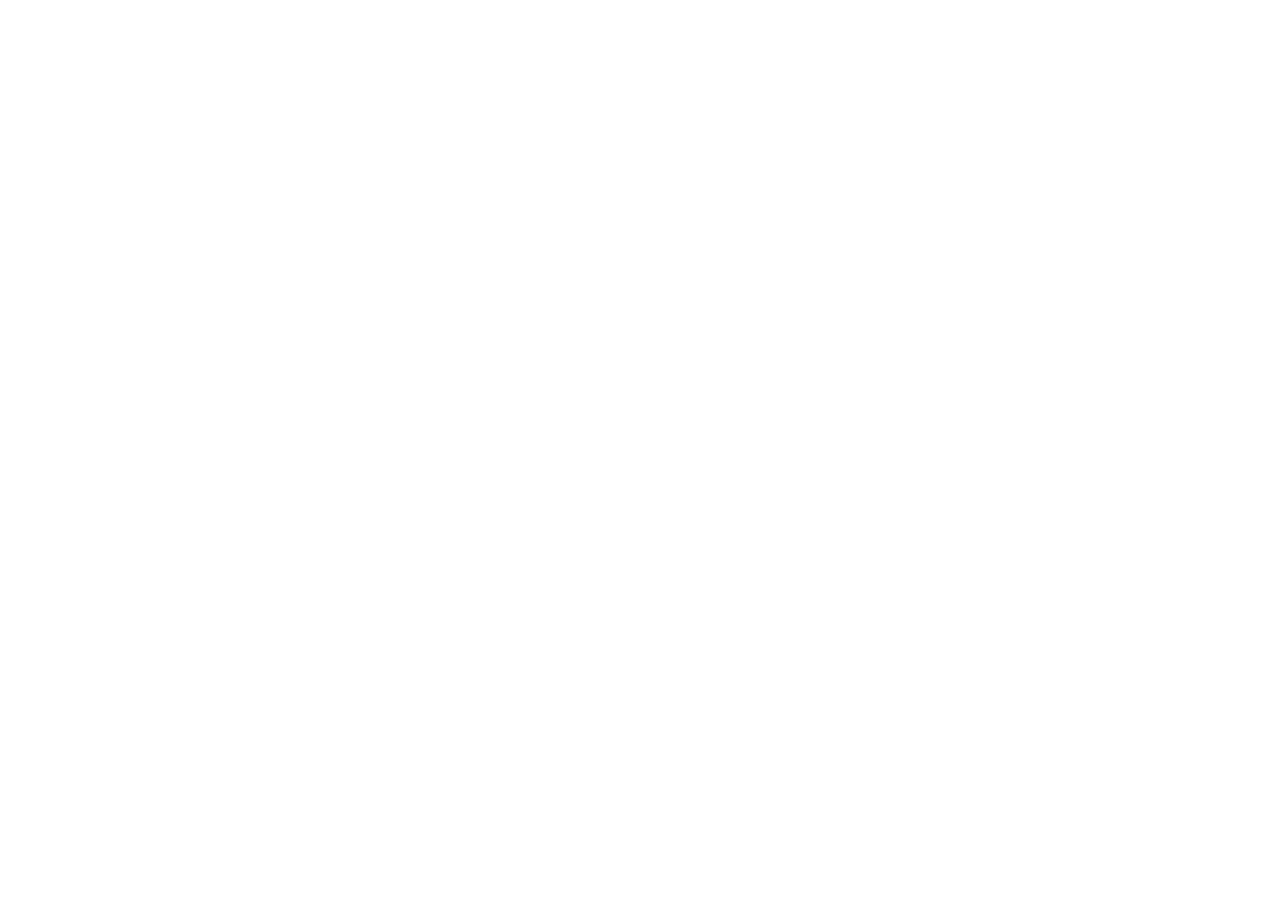
==== commit d9284a16: "Rebuild pages at 213c09c72a439b777eef6bf595d40f4dea701dff" ====
--- a/index.html
+++ b/index.html
@@ -4,14 +4,14 @@
     <meta charset="utf-8">
     <meta http-equiv="X-UA-Compatible" content="IE=edge">
     <meta name="viewport" content="width=device-width,initial-scale=1.0">
-    <link rel="icon" href="./favicon.ico">
+    <link rel="icon" href="/publish-RepoSense/favicon.ico">
     <title>RepoSense Report</title>
-    <script type="module" crossorigin src="./assets/main-QJOIWyGJ.js"></script>
-    <link rel="modulepreload" crossorigin href="./assets/index-CtfMrEA4.js">
-    <link rel="modulepreload" crossorigin href="./assets/vue-vendor-BOPJmFCR.js">
-    <link rel="modulepreload" crossorigin href="./assets/highlight-js-nKnM-URB.js">
-    <link rel="stylesheet" crossorigin href="./assets/index-DtIEGKye.css">
-    <link rel="stylesheet" crossorigin href="./assets/main-3B6Y45KR.css">
+    <script type="module" crossorigin src="/publish-RepoSense/assets/main-BuAFVpTX.js"></script>
+    <link rel="modulepreload" crossorigin href="/publish-RepoSense/assets/index-Cxrd3fFw.js">
+    <link rel="modulepreload" crossorigin href="/publish-RepoSense/assets/vue-vendor-BOPJmFCR.js">
+    <link rel="modulepreload" crossorigin href="/publish-RepoSense/assets/highlight-js-nKnM-URB.js">
+    <link rel="stylesheet" crossorigin href="/publish-RepoSense/assets/index-Cz7VMio9.css">
+    <link rel="stylesheet" crossorigin href="/publish-RepoSense/assets/main-3B6Y45KR.css">
   </head>
   <body>
     <noscript>
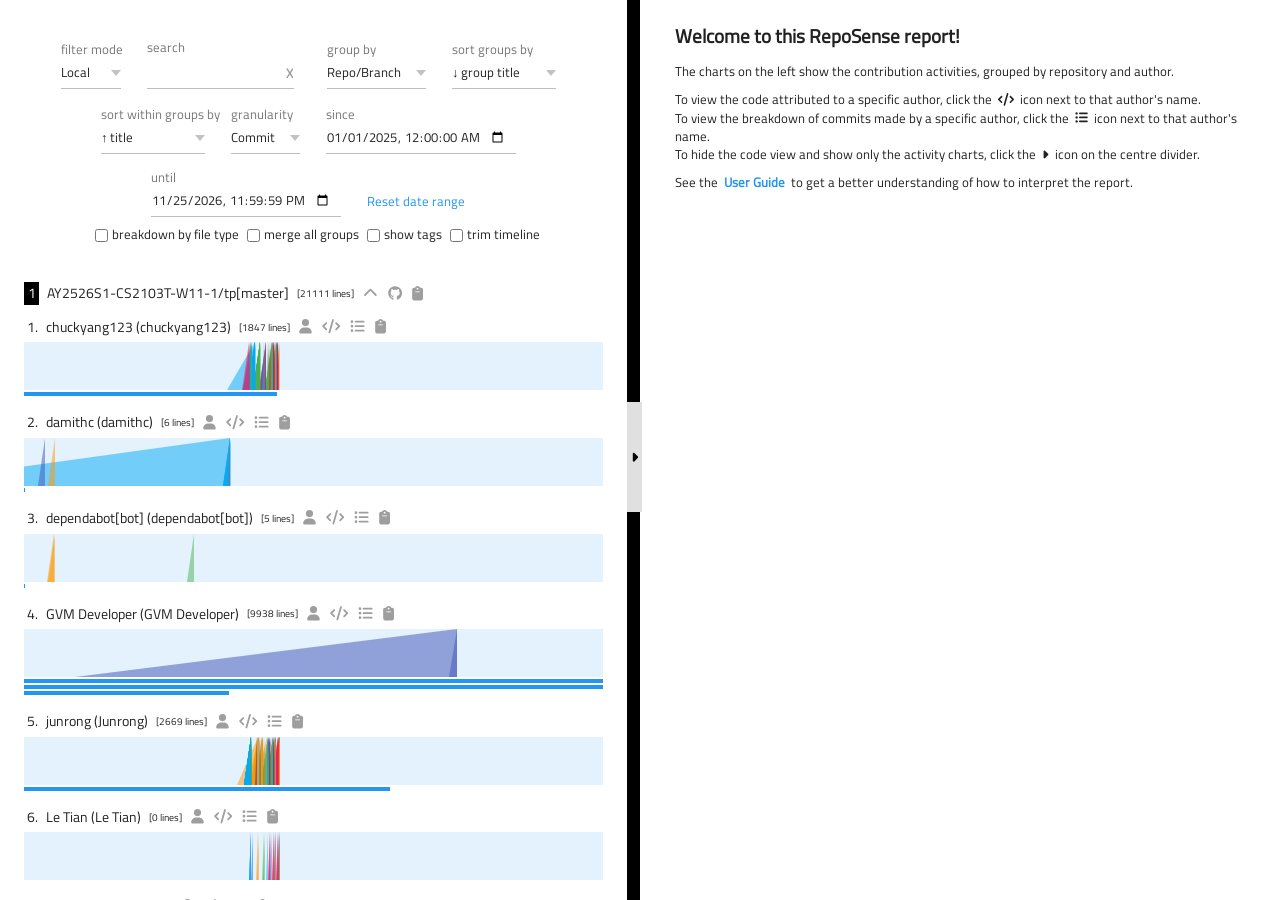
==== commit 61daed1d: "Rebuild pages at 213c09c72a439b777eef6bf595d40f4dea701dff" ====
--- a/index.html
+++ b/index.html
@@ -4,14 +4,14 @@
     <meta charset="utf-8">
     <meta http-equiv="X-UA-Compatible" content="IE=edge">
     <meta name="viewport" content="width=device-width,initial-scale=1.0">
-    <link rel="icon" href="/publish-RepoSense/favicon.ico">
+    <link rel="icon" href="./favicon.ico">
     <title>RepoSense Report</title>
-    <script type="module" crossorigin src="/publish-RepoSense/assets/main-BuAFVpTX.js"></script>
-    <link rel="modulepreload" crossorigin href="/publish-RepoSense/assets/index-Cxrd3fFw.js">
-    <link rel="modulepreload" crossorigin href="/publish-RepoSense/assets/vue-vendor-BOPJmFCR.js">
-    <link rel="modulepreload" crossorigin href="/publish-RepoSense/assets/highlight-js-nKnM-URB.js">
-    <link rel="stylesheet" crossorigin href="/publish-RepoSense/assets/index-Cz7VMio9.css">
-    <link rel="stylesheet" crossorigin href="/publish-RepoSense/assets/main-3B6Y45KR.css">
+    <script type="module" crossorigin src="./assets/main-QJOIWyGJ.js"></script>
+    <link rel="modulepreload" crossorigin href="./assets/index-CtfMrEA4.js">
+    <link rel="modulepreload" crossorigin href="./assets/vue-vendor-BOPJmFCR.js">
+    <link rel="modulepreload" crossorigin href="./assets/highlight-js-nKnM-URB.js">
+    <link rel="stylesheet" crossorigin href="./assets/index-DtIEGKye.css">
+    <link rel="stylesheet" crossorigin href="./assets/main-3B6Y45KR.css">
   </head>
   <body>
     <noscript>
--- a/assets/index-DtIEGKye.css
+++ b/assets/index-DtIEGKye.css
@@ -0,0 +1 @@
+@font-face{font-family:Titillium Web;font-style:normal;font-display:swap;font-weight:400;src:url(./titillium-web-latin-ext-400-normal-Bot9mzhf.woff2) format("woff2"),url(./titillium-web-latin-ext-400-normal-dam1wzvV.woff) format("woff");unicode-range:U+0100-02BA,U+02BD-02C5,U+02C7-02CC,U+02CE-02D7,U+02DD-02FF,U+0304,U+0308,U+0329,U+1D00-1DBF,U+1E00-1E9F,U+1EF2-1EFF,U+2020,U+20A0-20AB,U+20AD-20C0,U+2113,U+2C60-2C7F,U+A720-A7FF}@font-face{font-family:Titillium Web;font-style:normal;font-display:swap;font-weight:400;src:url(./titillium-web-latin-400-normal-BmGsO8Gb.woff2) format("woff2"),url(./titillium-web-latin-400-normal--_2x2_rV.woff) format("woff");unicode-range:U+0000-00FF,U+0131,U+0152-0153,U+02BB-02BC,U+02C6,U+02DA,U+02DC,U+0304,U+0308,U+0329,U+2000-206F,U+20AC,U+2122,U+2191,U+2193,U+2212,U+2215,U+FEFF,U+FFFD}
--- a/assets/main-3B6Y45KR.css
+++ b/assets/main-3B6Y45KR.css
@@ -0,0 +1 @@
+.markdown[data-v-3e87b3c9]{overflow-x:auto;padding:0 1.5rem}.intro[data-v-55eb2e92]{overflow-x:auto;padding:0 1.5rem;text-align:initial}.ramp[data-v-03c3b958]{background-color:#e3f2fd;font-size:100%;height:3rem;overflow:hidden;position:relative}.ramp__slice[data-v-03c3b958]{border-left-color:#0000;border-left-style:solid;display:block;height:0;position:absolute;width:0}.ramp__slice--color0[data-v-03c3b958]{border-bottom:3rem rgba(255,152,0,.5) solid}.ramp__slice--color1[data-v-03c3b958]{border-bottom:3rem rgba(3,169,244,.5) solid}.ramp__slice--color2[data-v-03c3b958]{border-bottom:3rem rgba(76,175,80,.5) solid}.ramp__slice--color3[data-v-03c3b958]{border-bottom:3rem rgba(63,81,181,.5) solid}.ramp__slice--color4[data-v-03c3b958]{border-bottom:3rem rgba(233,30,99,.5) solid}.ramp__slice--color-deletes[data-v-03c3b958]{border-bottom:3rem rgba(244,67,54,.7) solid}.ramp-padding[data-v-03c3b958]{height:100%;position:relative}.date-indicators[data-v-03c3b958]{color:#616161;display:flex;justify-content:space-between;padding-top:1px}.stacked-bar-container[data-v-548faf88]{display:flex;flex-wrap:wrap}.stacked-bar__contrib--bar[data-v-548faf88]{background-color:#2196f3;height:4px;margin-top:2px}.commit-message[data-v-f4c57387]{border:1px solid transparent;padding:5px}.commit-message[data-v-f4c57387]:focus,.commit-message[data-v-f4c57387]:focus-within{border:1px solid #2196F3}.commit-message.active .body[data-v-f4c57387]{background-color:#fff;border:1px solid #616161;display:grid;margin:.25rem 0;overflow-x:auto;padding:.4rem;resize:none}.commit-message.active .body pre[data-v-f4c57387]{font-family:SFMono-Regular,Consolas,Liberation Mono,Menlo,monospace;font-size:.75rem;position:relative}.commit-message.active .body pre .dashed-border[data-v-f4c57387]{border-right:1px dashed #9E9E9E;height:100%;pointer-events:none;position:absolute;top:0;width:72ch}.commit-message .code-merge-icon[data-v-f4c57387]{color:#9e9e9e}.commit-message .code-merge-icon .fa-code-merge[data-v-f4c57387]{width:.65rem}.commit-message .body[data-v-f4c57387]{display:none}.commit-message .tag[data-v-f4c57387]{cursor:pointer}.commit-message .tag[data-v-f4c57387]:focus{border:1px solid #2196F3;outline:none}.commit-message--button[data-v-f4c57387]{color:#9e9e9e;padding-left:.5rem}.commit-message--button[data-v-f4c57387]:hover{cursor:pointer}.commit-message pre[data-v-f4c57387]{margin:0}.commit-message span.loc[data-v-f4c57387]{color:#9e9e9e}.commit-message .message-title[data-v-f4c57387]{font-family:SFMono-Regular,Consolas,Liberation Mono,Menlo,monospace;font-size:.75rem;display:inline}.commit-message .message-title .within-border[data-v-f4c57387]{display:inline}.commit-message .message-title .not-within-border[data-v-f4c57387]{border-left:1px dashed #9E9E9E;display:inline}.all-checkbox[data-v-f1dfdb49]{background-color:#000;color:#fff}.mui-checkbox--fileType[data-v-f1dfdb49]{vertical-align:middle}.tag[data-v-beac36b0]{font-size:.65rem;font-weight:400;background:#757575;border-radius:5px;color:#fff;display:inline-block;margin:.2rem .2rem .2rem 0;padding:0 3px}.tag .fa-tags[data-v-beac36b0]{width:.65rem}#tab-zoom .zoom__title--granularity[data-v-beac36b0]{font-size:.65rem;font-weight:400;margin-top:.5rem}#tab-zoom .zoom__title--tags[data-v-beac36b0]{margin:.25rem 0}#tab-zoom .zoom__title--tags .tag[data-v-beac36b0]{cursor:pointer}#tab-zoom .zoom__toggle-commit-message-body[data-v-beac36b0]{padding-top:10px}#tab-zoom .zoom__day[data-v-beac36b0],#tab-zoom .zoom__title[data-v-beac36b0]{font-size:.8rem;font-weight:400}#tab-zoom .zoom__day h3[data-v-beac36b0],#tab-zoom .zoom__title h3[data-v-beac36b0]{font-size:1.2rem;font-weight:700}.go-back-button[data-v-3205f774]{background-color:#4caf50;border:0;border-radius:50%;bottom:20px;color:#fff;cursor:pointer;display:flex;font-size:20px;height:50px;margin-left:auto;padding:0;place-content:center;place-items:center;position:sticky;right:20px;width:50px;z-index:99}.tag[data-v-1d24ce5a]{font-size:.65rem;font-weight:400;background:#757575;border-radius:5px;color:#fff;display:inline-block;margin:.2rem .2rem .2rem 0;padding:0 3px}.tag .fa-tags[data-v-1d24ce5a]{width:.65rem}.blurb-wrapper[data-v-1d24ce5a]{padding-bottom:5px}.blurb-wrapper .blurb[data-v-1d24ce5a]{background-color:#f6f8fa;border-color:#e9ebef;border-radius:4px;border-style:solid;border-width:1px;overflow-y:hidden;padding-top:10px;text-align:initial}#summary .summary-status{text-align:center}#summary .icon-button{color:#9e9e9e;padding:0 1.2px;text-decoration:none;cursor:pointer}#summary .broken-link .icon-button{cursor:default}#summary .summary-picker{align-items:center;display:flex;flex-flow:row wrap;justify-content:center;margin-bottom:2rem}#summary .summary-picker__section{align-items:inherit;display:flex;flex:0 1 auto;flex-flow:inherit;justify-content:inherit}#summary .summary-picker__checkboxes label{margin-left:.5rem}#summary .summary-picker__checkboxes span{margin-left:.25rem}#summary .summary-picker .mui-textfield,#summary .summary-picker .mui-select{font-size:.8rem;font-weight:400;margin:.5rem;padding-right:10px}#summary .summary-picker .mui-btn{font-size:.8rem;font-weight:400;background:transparent;box-shadow:none;color:#9e9e9e;font-weight:700;left:-8px;margin:0;padding:0;vertical-align:middle}#summary .summary-picker .search_box,#summary .summary-picker .filter_file{align-items:center;display:flex}#summary .summary-picker input{font-size:.8rem;font-weight:400;padding-right:10px}#summary .summary-picker label{font-size:.8rem;font-weight:400;overflow-y:hidden;text-align:left;width:fit-content}#summary .summary-picker input,#summary .summary-picker select{font-size:.8rem;font-weight:400}#summary .summary-charts{margin-bottom:1.4rem}#summary .summary-charts__title{align-items:center;display:flex;flex-wrap:wrap;font-weight:700;text-align:left}#summary .summary-charts__title>*{padding-right:.5rem}#summary .summary-charts__title--index{background:#000;color:#fff;overflow:hidden;padding:.1em .25em;vertical-align:middle;font-size:.9rem;font-weight:400}#summary .summary-charts__title--groupname{font-size:.9rem;font-weight:400;padding:.5rem}#summary .summary-charts__title--percentile{font-size:.65rem;font-weight:400;color:#9e9e9e;margin-left:auto}#summary .summary-charts__title--contribution{font-size:.65rem;font-weight:400;display:inline}#summary .summary-charts__title--tags{margin:.25rem 0}#summary .summary-charts__fileType--breakdown{overflow-y:hidden}#summary .summary-charts__fileType--breakdown__legend{font-size:.8rem;font-weight:400;display:inline;float:left}#summary .summary-chart{display:inline-block;margin-bottom:1rem;position:relative;text-align:left;width:100%}#summary .summary-chart__title{align-items:center;clear:left;display:flex}#summary .summary-chart__title>*{padding-right:.5rem}#summary .summary-chart__title--index{margin-left:3px}#summary .summary-chart__title--repo{font-weight:700}#summary .summary-chart__title--index:after{content:"."}#summary .summary-chart__title--repo{padding-right:.25rem}#summary .summary-chart__title--contribution{font-size:.65rem;font-weight:400}#summary .summary-chart__title--percentile{font-size:.65rem;font-weight:400;color:#9e9e9e;margin-left:auto;padding-right:0}#summary .summary-chart__ramp{position:relative}#summary .summary-chart__ramp .overlay{height:100%;position:absolute;top:0}#summary .summary-chart__ramp .overlay.show{background-color:#ffffff80;border:1px dashed #000}#summary .summary-chart__ramp .overlay.edge{border-right:1px dashed #000}#summary .active-icon{background-color:#4caf50;border-radius:2px;color:#fff}#summary .active-background{background-color:#fff59d}.error-message-box__show-more-container{display:flex;justify-content:flex-end;margin-top:.3rem}.logo{display:flex;justify-content:flex-end;margin-top:5px}.hljs{background:#fff;color:#333;display:block;overflow-x:auto;padding:.5em}.hljs-comment,.hljs-meta{color:#5d635a}.hljs-variable,.hljs-template-variable,.hljs-strong,.hljs-emphasis,.hljs-quote{color:#df5000}.hljs-keyword,.hljs-selector-tag,.hljs-type{color:#d73a49}.hljs-literal,.hljs-symbol,.hljs-bullet,.hljs-attribute{color:#0086b3}.hljs-section,.hljs-name{color:#468c5a}.hljs-tag{color:#333}.hljs-title,.hljs-attr,.hljs-selector-id,.hljs-selector-class,.hljs-selector-attr,.hljs-selector-pseudo{color:#6f42c1}.hljs-addition{background-color:#eaffea;color:#55a532}.hljs-deletion{background-color:#ffecec;color:#bd2c00}.hljs-link{text-decoration:underline}.hljs-number{color:#005cc5}.hljs-string{color:#032f62}.segment{border-left:.25rem solid #4CAF50}.segment .code{background-color:#bff6cf;padding-left:1rem}.segment .line-number{color:#9e9e9e;float:left;-webkit-touch-callout:none;-webkit-user-select:none;-khtml-user-select:none;-moz-user-select:none;-ms-user-select:none;user-select:none;width:2rem}.segment .line-number [class^=hljs]{color:#9e9e9e}.segment .line-content{padding-left:2rem;word-break:break-word}.segment.isNotFullCredit .code{background-color:#e6ffed}.segment.untouched{border-left:.25rem solid #BDBDBD;height:20px;position:relative}.segment.untouched.active{height:auto}.segment.untouched.active .code{background-color:#fff}.segment.untouched .closer{cursor:pointer;margin:.2rem 0 0 -.45rem;position:absolute}.segment.untouched .closer.bottom{margin:-1.05rem 0 0 -.45rem}.segment.untouched .closer .icon{background-color:#fff;color:#9e9e9e;width:.75em}.file-content{background-color:#fafbfc;border:solid #E1E4E8;border-radius:0 0 4px 4px;border-width:0 1px 1px 1px}.files{clear:left}.files .file pre{font-family:SFMono-Regular,Consolas,Liberation Mono,Menlo,monospace;font-size:.75rem;display:grid;margin-top:0}.files .file pre .hljs{display:inherit;padding:0;white-space:pre-wrap}.files .ignored-tag{background-color:#000;color:#fff}.files .title{font-size:.9rem;font-weight:400;background-color:#fafbfc;border:1px solid #E1E4E8;border-radius:4px 4px 0 0;display:flex;flex-wrap:wrap;margin-top:1rem;padding:.3em .5em;position:unset;top:0;white-space:pre-wrap;word-break:break-all;z-index:10}.files .title.sticky{position:sticky}.files .title.max-zIndex{z-index:250}.files .title .caret{cursor:pointer;order:-2;overflow-wrap:break-word}.files .title .index{order:-2}.files .title .path .in{color:#757575}.files .title .loc{color:#9e9e9e}.files .title .button{color:#9e9e9e;margin-left:.5rem;text-decoration:none}.files .title .icons{margin-right:8px;vertical-align:middle}.files .title .selected-parameter{font-weight:700}.files .title .selected-label{font-size:.8rem;font-weight:400;order:-1}.files .title .author-breakdown{overflow-y:hidden}.files .title .author-breakdown__legend{font-size:.8rem;font-weight:400;display:inline;float:left;padding-right:8px}.files .binary-segment{background-color:#fff}.files .binary-segment .indicator{float:left;font-weight:700;padding-left:1rem}.files .binary-segment .bin-text{color:#424242;padding-left:4rem}.files .ignored-segment{background-color:#fff}.files .ignored-segment .ignore-text{color:#424242;padding-left:4rem}#tab-authorship .title .contribution .radio-button--search{float:left;margin:1.75rem 2rem 0 0}#tab-authorship .title .contribution .radio-button--checkbox{float:left;margin:0 2rem 0 0;vertical-align:middle}#tab-authorship .title .contribution .mui-form--inline{font-size:.8rem;font-weight:400;align-items:flex-end;display:flex;flex-wrap:wrap}#tab-authorship .title .contribution .mui-form--inline #search{font-size:.8rem;font-weight:400;margin-top:1.25rem;min-width:130px;padding:.5rem 1rem .25rem;width:70%}#tab-authorship .title .contribution .mui-form--inline #submit-button{font-size:.8rem;font-weight:400;background-color:#2196f3;color:#fff;margin:1rem 0 0 .25rem;padding:.5rem 1rem .25rem}#tab-authorship .title .contribution .searchbox{margin-bottom:1em}#tab-authorship .title .contribution .select{font-weight:700}#tab-authorship .title .contribution .loc{font-weight:bolder}#tab-authorship .title .contribution .mui-checkbox--fileType{vertical-align:middle}#tab-authorship .title .contribution .binary-fileType,#tab-authorship .title .contribution .ignored-fileType{background-color:#fff;color:#424242}#tab-authorship .files{clear:left}#tab-authorship .empty{text-align:center}#tab-authorship .background-color-legend{align-items:center;display:flex;flex-direction:row}#tab-authorship .background-color-legend .bold{font-weight:700}#tab-authorship .background-color-legend .color-circle{border:1px solid lightgrey;border-radius:50%;margin-left:5px;margin-right:5px;min-height:15px;min-width:15px}#tab-authorship .background-color-legend .full-credit-color{background-color:#bff6cf}#tab-authorship .background-color-legend .full-credit-color.isMergeGroup{background-color:#bdbdbd}#tab-authorship .background-color-legend .partial-credit-color{background-color:#e6ffed}#tab-authorship .background-color-legend .partial-credit-color.isMergeGroup{background-color:#eee}#global-file-browser[data-v-81e66594]{background:#fff;border-right:1px solid #d4d4d4;display:flex;flex-direction:column;height:100%;width:100%}.header[data-v-81e66594]{border-bottom:1px solid #d4d4d4;padding:1rem}.header h3[data-v-81e66594]{font-size:1.2rem;margin:0 0 .5rem}.header .search-container[data-v-81e66594]{display:flex;flex-direction:column;gap:.5rem}.header .search-input[data-v-81e66594]{border:1px solid #d4d4d4;border-radius:4px;font-size:.9rem;padding:.5rem;width:100%}.header .search-input[data-v-81e66594]:focus{border-color:#007bff;outline:none}.header .filter-row[data-v-81e66594]{align-items:center;display:flex;justify-content:space-between}.header .file-count[data-v-81e66594]{color:#666;font-size:.85rem}.header .view-toggle[data-v-81e66594]{display:flex;gap:.25rem}.header .toggle-btn[data-v-81e66594]{background:#f0f0f0;border:1px solid #d4d4d4;border-radius:4px;cursor:pointer;font-size:.85rem;padding:.3rem .75rem}.header .toggle-btn[data-v-81e66594]:hover{background:#e0e0e0}.header .toggle-btn.active[data-v-81e66594]{background:#007bff;border-color:#007bff;color:#fff}.file-list[data-v-81e66594]{flex:1;overflow-y:auto;padding:.5rem}.file-item[data-v-81e66594]{border:1px solid #e0e0e0;border-radius:4px;margin-bottom:.5rem}.file-item.is-expanded[data-v-81e66594]{border-color:#007bff}.file-header[data-v-81e66594]{align-items:center;background:#f8f8f8;cursor:pointer;display:flex;padding:.5rem;transition:background .2s}.file-header[data-v-81e66594]:hover{background:#e8e8e8}.file-header .caret[data-v-81e66594]{color:#666;margin-right:.5rem}.file-header .file-path[data-v-81e66594]{flex:1;font-family:monospace;font-size:.9rem;overflow:hidden;text-align:left;text-overflow:ellipsis;white-space:nowrap}.file-header .file-info[data-v-81e66594]{align-items:center;display:flex;font-size:.85rem;gap:.5rem}.file-header .repo-badge[data-v-81e66594]{background:#007bff;border-radius:3px;color:#fff;font-size:.75rem;padding:.2rem .5rem}.file-header .line-count[data-v-81e66594]{color:#666}.file-header .binary-badge[data-v-81e66594],.file-header .ignored-badge[data-v-81e66594]{background:#ffc107;border-radius:3px;font-size:.75rem;padding:.2rem .5rem}.file-content[data-v-81e66594]{background:#fff;border-top:1px solid #e0e0e0;padding:0;text-align:left}.file-content .loading[data-v-81e66594]{color:#666;font-style:italic;padding:1rem;text-align:center}.repo-group[data-v-81e66594]{margin-bottom:.75rem}.repo-group-toggle-badge[data-v-81e66594]{background:#28a745;border-radius:3px;color:#fff;font-size:.7rem;margin-left:.5rem;padding:.1rem .4rem}.repo-group-header[data-v-81e66594]{align-items:center;background:#e8eef4;border:1px solid #d4d4d4;border-radius:4px;cursor:pointer;display:flex;font-weight:700;gap:.5rem;margin-bottom:.25rem;padding:.5rem .75rem;transition:background .2s}.repo-group-header[data-v-81e66594]:hover{background:#dce4ec}.repo-group-header .caret[data-v-81e66594]{color:#666}.repo-group-header .repo-group-name[data-v-81e66594]{flex:1;font-size:.95rem}.repo-group-header .repo-group-count[data-v-81e66594]{color:#666;font-size:.85rem;font-weight:400}.more-files[data-v-81e66594]{color:#007bff;cursor:pointer;font-size:.85rem;padding:.25rem .75rem .5rem;text-align:left}.more-files[data-v-81e66594]:hover{text-decoration:underline}.empty-state[data-v-81e66594]{align-items:center;color:#999;display:flex;flex:1;font-style:italic;justify-content:center}.file-content[data-v-81e66594] .segment .hljs.hljs::-webkit-scrollbar{display:none}.file-content[data-v-81e66594] .segment .hljs.hljs{overflow:hidden;-ms-overflow-style:none;padding:0;scrollbar-width:none;white-space:pre-wrap}/*! normalize.css v8.0.0 | MIT License | github.com/necolas/normalize.css */hr{-webkit-box-sizing:content-box;box-sizing:content-box;height:0;overflow:visible}abbr[title]{border-bottom:none;text-decoration:underline;-webkit-text-decoration:underline dotted;text-decoration:underline dotted}[type=button],[type=reset],[type=submit],button{-webkit-appearance:button}[type=button]::-moz-focus-inner,[type=reset]::-moz-focus-inner,[type=submit]::-moz-focus-inner,button::-moz-focus-inner{border-style:none;padding:0}[type=button]:-moz-focusring,[type=reset]:-moz-focusring,[type=submit]:-moz-focusring,button:-moz-focusring{outline:1px dotted ButtonText}legend{-webkit-box-sizing:border-box;box-sizing:border-box;color:inherit;display:table;max-width:100%;padding:0;white-space:normal}[type=checkbox],[type=radio]{-webkit-box-sizing:border-box;box-sizing:border-box;padding:0}html{-webkit-tap-highlight-color:transparent}body{font-family:Arial,Verdana,Tahoma;font-size:14px;font-weight:400;line-height:1.429;color:#000000de;background-color:#fff}a{color:#2196f3;text-decoration:none}a:focus,a:hover{text-decoration:underline}a:focus{outline:thin dotted;outline:5px auto -webkit-focus-ring-color;outline-offset:-2px}p{margin:0 0 10px}ol,ul{margin-top:0;margin-bottom:10px}hr{margin-top:20px;margin-bottom:20px;border:0;height:1px;background-color:#0000001f}strong{font-weight:700}abbr[title]{cursor:help;-webkit-text-decoration-color:#2196F3;text-decoration-color:#2196f3}h1,h2,h3{margin-top:20px;margin-bottom:10px}h4,h5,h6{margin-top:10px;margin-bottom:10px}.mui--appbar-height{height:56px}.mui--appbar-min-height,.mui-appbar{min-height:56px}.mui--appbar-line-height{line-height:56px}.mui--appbar-top{top:56px}@media (orientation:landscape) and (max-height:480px){.mui--appbar-height{height:48px}.mui--appbar-min-height,.mui-appbar{min-height:48px}.mui--appbar-line-height{line-height:48px}.mui--appbar-top{top:48px}}@media (min-width:480px){.mui--appbar-height{height:64px}.mui--appbar-min-height,.mui-appbar{min-height:64px}.mui--appbar-line-height{line-height:64px}.mui--appbar-top{top:64px}}.mui-appbar{background-color:#2196f3;color:#fff}.mui-btn{font-weight:500;line-height:18px;text-transform:uppercase;color:#000000de;background-color:#fff;-webkit-transition:all .2s ease-in-out;transition:all .2s ease-in-out;display:inline-block;height:36px;padding:0 26px;margin:6px 0;border:none;border-radius:2px;cursor:pointer;-ms-touch-action:manipulation;touch-action:manipulation;background-image:none;text-align:center;line-height:36px;vertical-align:middle;white-space:nowrap;-webkit-user-select:none;-moz-user-select:none;-ms-user-select:none;user-select:none;font-size:14px;font-family:inherit;letter-spacing:.03em;position:relative;overflow:hidden}.mui-btn:active,.mui-btn:focus,.mui-btn:hover{color:#000000de;background-color:#fff}.mui-btn[disabled]:active,.mui-btn[disabled]:focus,.mui-btn[disabled]:hover{color:#000000de;background-color:#fff}.mui-btn.mui-btn--flat{color:#000000de;background-color:transparent}.mui-btn.mui-btn--flat:active,.mui-btn.mui-btn--flat:focus,.mui-btn.mui-btn--flat:hover{color:#000000de;background-color:#f2f2f2}.mui-btn.mui-btn--flat[disabled]:active,.mui-btn.mui-btn--flat[disabled]:focus,.mui-btn.mui-btn--flat[disabled]:hover{color:#000000de;background-color:transparent}.mui-btn:active,.mui-btn:focus,.mui-btn:hover{outline:0;text-decoration:none;color:#000000de}.mui-btn:focus,.mui-btn:hover{-webkit-box-shadow:0 0 2px rgba(0,0,0,.12),0 2px 2px rgba(0,0,0,.2);box-shadow:0 0 2px #0000001f,0 2px 2px #0003}@media all and (-ms-high-contrast:none),(-ms-high-contrast:active){.mui-btn:focus,.mui-btn:hover{-webkit-box-shadow:0 -1px 2px rgba(0,0,0,.12),-1px 0 2px rgba(0,0,0,.12),0 0 2px rgba(0,0,0,.12),0 2px 2px rgba(0,0,0,.2);box-shadow:0 -1px 2px #0000001f,-1px 0 2px #0000001f,0 0 2px #0000001f,0 2px 2px #0003}}@supports (-ms-ime-align:auto){.mui-btn:focus,.mui-btn:hover{-webkit-box-shadow:0 -1px 2px rgba(0,0,0,.12),-1px 0 2px rgba(0,0,0,.12),0 0 2px rgba(0,0,0,.12),0 2px 2px rgba(0,0,0,.2);box-shadow:0 -1px 2px #0000001f,-1px 0 2px #0000001f,0 0 2px #0000001f,0 2px 2px #0003}}.mui-btn:active:hover{-webkit-box-shadow:0 0 4px rgba(0,0,0,.12),1px 3px 4px rgba(0,0,0,.2);box-shadow:0 0 4px #0000001f,1px 3px 4px #0003}@media all and (-ms-high-contrast:none),(-ms-high-contrast:active){.mui-btn:active:hover{-webkit-box-shadow:0 -1px 2px rgba(0,0,0,.12),-1px 0 2px rgba(0,0,0,.12),0 0 4px rgba(0,0,0,.12),1px 3px 4px rgba(0,0,0,.2);box-shadow:0 -1px 2px #0000001f,-1px 0 2px #0000001f,0 0 4px #0000001f,1px 3px 4px #0003}}@supports (-ms-ime-align:auto){.mui-btn:active:hover{-webkit-box-shadow:0 -1px 2px rgba(0,0,0,.12),-1px 0 2px rgba(0,0,0,.12),0 0 4px rgba(0,0,0,.12),1px 3px 4px rgba(0,0,0,.2);box-shadow:0 -1px 2px #0000001f,-1px 0 2px #0000001f,0 0 4px #0000001f,1px 3px 4px #0003}}.mui-btn.mui--is-disabled,.mui-btn:disabled{cursor:not-allowed;pointer-events:none;opacity:.6;-webkit-box-shadow:none;box-shadow:none}.mui-btn+.mui-btn{margin-left:8px}.mui-btn--flat{background-color:transparent}.mui-btn--flat:active,.mui-btn--flat:active:hover,.mui-btn--flat:focus,.mui-btn--flat:hover{-webkit-box-shadow:none;box-shadow:none;background-color:#f2f2f2}.mui-btn--fab,.mui-btn--raised{-webkit-box-shadow:0 0 2px rgba(0,0,0,.12),0 2px 2px rgba(0,0,0,.2);box-shadow:0 0 2px #0000001f,0 2px 2px #0003}@media all and (-ms-high-contrast:none),(-ms-high-contrast:active){.mui-btn--fab,.mui-btn--raised{-webkit-box-shadow:0 -1px 2px rgba(0,0,0,.12),-1px 0 2px rgba(0,0,0,.12),0 0 2px rgba(0,0,0,.12),0 2px 2px rgba(0,0,0,.2);box-shadow:0 -1px 2px #0000001f,-1px 0 2px #0000001f,0 0 2px #0000001f,0 2px 2px #0003}}@supports (-ms-ime-align:auto){.mui-btn--fab,.mui-btn--raised{-webkit-box-shadow:0 -1px 2px rgba(0,0,0,.12),-1px 0 2px rgba(0,0,0,.12),0 0 2px rgba(0,0,0,.12),0 2px 2px rgba(0,0,0,.2);box-shadow:0 -1px 2px #0000001f,-1px 0 2px #0000001f,0 0 2px #0000001f,0 2px 2px #0003}}.mui-btn--fab:active,.mui-btn--raised:active{-webkit-box-shadow:0 0 4px rgba(0,0,0,.12),1px 3px 4px rgba(0,0,0,.2);box-shadow:0 0 4px #0000001f,1px 3px 4px #0003}@media all and (-ms-high-contrast:none),(-ms-high-contrast:active){.mui-btn--fab:active,.mui-btn--raised:active{-webkit-box-shadow:0 -1px 2px rgba(0,0,0,.12),-1px 0 2px rgba(0,0,0,.12),0 0 4px rgba(0,0,0,.12),1px 3px 4px rgba(0,0,0,.2);box-shadow:0 -1px 2px #0000001f,-1px 0 2px #0000001f,0 0 4px #0000001f,1px 3px 4px #0003}}@supports (-ms-ime-align:auto){.mui-btn--fab:active,.mui-btn--raised:active{-webkit-box-shadow:0 -1px 2px rgba(0,0,0,.12),-1px 0 2px rgba(0,0,0,.12),0 0 4px rgba(0,0,0,.12),1px 3px 4px rgba(0,0,0,.2);box-shadow:0 -1px 2px #0000001f,-1px 0 2px #0000001f,0 0 4px #0000001f,1px 3px 4px #0003}}.mui-btn--fab{position:relative;padding:0;width:55px;height:55px;line-height:55px;border-radius:50%;z-index:1}.mui-btn--primary{color:#fff;background-color:#2196f3}.mui-btn--primary:active,.mui-btn--primary:focus,.mui-btn--primary:hover{color:#fff;background-color:#39a1f4}.mui-btn--primary[disabled]:active,.mui-btn--primary[disabled]:focus,.mui-btn--primary[disabled]:hover{color:#fff;background-color:#2196f3}.mui-btn--primary.mui-btn--flat{color:#2196f3;background-color:transparent}.mui-btn--primary.mui-btn--flat:active,.mui-btn--primary.mui-btn--flat:focus,.mui-btn--primary.mui-btn--flat:hover{color:#2196f3;background-color:#f2f2f2}.mui-btn--primary.mui-btn--flat[disabled]:active,.mui-btn--primary.mui-btn--flat[disabled]:focus,.mui-btn--primary.mui-btn--flat[disabled]:hover{color:#2196f3;background-color:transparent}.mui-btn--dark{color:#fff;background-color:#424242}.mui-btn--dark:active,.mui-btn--dark:focus,.mui-btn--dark:hover{color:#fff;background-color:#4f4f4f}.mui-btn--dark[disabled]:active,.mui-btn--dark[disabled]:focus,.mui-btn--dark[disabled]:hover{color:#fff;background-color:#424242}.mui-btn--dark.mui-btn--flat{color:#424242;background-color:transparent}.mui-btn--dark.mui-btn--flat:active,.mui-btn--dark.mui-btn--flat:focus,.mui-btn--dark.mui-btn--flat:hover{color:#424242;background-color:#f2f2f2}.mui-btn--dark.mui-btn--flat[disabled]:active,.mui-btn--dark.mui-btn--flat[disabled]:focus,.mui-btn--dark.mui-btn--flat[disabled]:hover{color:#424242;background-color:transparent}.mui-btn--danger{color:#fff;background-color:#f44336}.mui-btn--danger:active,.mui-btn--danger:focus,.mui-btn--danger:hover{color:#fff;background-color:#f55a4e}.mui-btn--danger[disabled]:active,.mui-btn--danger[disabled]:focus,.mui-btn--danger[disabled]:hover{color:#fff;background-color:#f44336}.mui-btn--danger.mui-btn--flat{color:#f44336;background-color:transparent}.mui-btn--danger.mui-btn--flat:active,.mui-btn--danger.mui-btn--flat:focus,.mui-btn--danger.mui-btn--flat:hover{color:#f44336;background-color:#f2f2f2}.mui-btn--danger.mui-btn--flat[disabled]:active,.mui-btn--danger.mui-btn--flat[disabled]:focus,.mui-btn--danger.mui-btn--flat[disabled]:hover{color:#f44336;background-color:transparent}.mui-btn--accent{color:#fff;background-color:#ff4081}.mui-btn--accent:active,.mui-btn--accent:focus,.mui-btn--accent:hover{color:#fff;background-color:#ff5a92}.mui-btn--accent[disabled]:active,.mui-btn--accent[disabled]:focus,.mui-btn--accent[disabled]:hover{color:#fff;background-color:#ff4081}.mui-btn--accent.mui-btn--flat{color:#ff4081;background-color:transparent}.mui-btn--accent.mui-btn--flat:active,.mui-btn--accent.mui-btn--flat:focus,.mui-btn--accent.mui-btn--flat:hover{color:#ff4081;background-color:#f2f2f2}.mui-btn--accent.mui-btn--flat[disabled]:active,.mui-btn--accent.mui-btn--flat[disabled]:focus,.mui-btn--accent.mui-btn--flat[disabled]:hover{color:#ff4081;background-color:transparent}.mui-btn--small{height:30.6px;line-height:30.6px;padding:0 16px;font-size:13px}.mui-btn--large{height:54px;line-height:54px;padding:0 26px;font-size:14px}.mui-btn--fab.mui-btn--small{width:44px;height:44px;line-height:44px}.mui-btn--fab.mui-btn--large{width:75px;height:75px;line-height:75px}.mui-checkbox,.mui-radio{position:relative;display:block;margin-top:10px;margin-bottom:10px}.mui-checkbox>label,.mui-radio>label{min-height:20px;padding-left:20px;margin-bottom:0;font-weight:400;cursor:pointer}.mui-checkbox input:disabled,.mui-radio input:disabled{cursor:not-allowed}.mui-checkbox input:focus,.mui-radio input:focus{outline:thin dotted;outline:5px auto -webkit-focus-ring-color;outline-offset:-2px}.mui-checkbox--inline>label>input[type=checkbox],.mui-checkbox>label>input[type=checkbox],.mui-radio--inline>label>input[type=radio],.mui-radio>label>input[type=radio]{position:absolute;margin-left:-20px;margin-top:4px}.mui-checkbox+.mui-checkbox,.mui-radio+.mui-radio{margin-top:-5px}.mui-checkbox--inline,.mui-radio--inline{display:inline-block;padding-left:20px;margin-bottom:0;vertical-align:middle;font-weight:400;cursor:pointer}.mui-checkbox--inline>input[type=checkbox],.mui-checkbox--inline>input[type=radio],.mui-checkbox--inline>label>input[type=checkbox],.mui-checkbox--inline>label>input[type=radio],.mui-radio--inline>input[type=checkbox],.mui-radio--inline>input[type=radio],.mui-radio--inline>label>input[type=checkbox],.mui-radio--inline>label>input[type=radio]{margin:4px 0 0;line-height:normal}.mui-checkbox--inline+.mui-checkbox--inline,.mui-radio--inline+.mui-radio--inline{margin-top:0;margin-left:10px}.mui-container{-webkit-box-sizing:border-box;box-sizing:border-box;margin-right:auto;margin-left:auto;padding-left:15px;padding-right:15px}.mui-container:after,.mui-container:before{content:" ";display:table}.mui-container:after{clear:both}@media (min-width:544px){.mui-container{max-width:570px}}@media (min-width:768px){.mui-container{max-width:740px}}@media (min-width:992px){.mui-container{max-width:960px}}@media (min-width:1200px){.mui-container{max-width:1170px}}.mui-container-fluid{-webkit-box-sizing:border-box;box-sizing:border-box;margin-right:auto;margin-left:auto;padding-left:15px;padding-right:15px}.mui-container-fluid:after,.mui-container-fluid:before{content:" ";display:table}.mui-container-fluid:after{clear:both}.mui-divider{display:block;height:1px;background-color:#0000001f}.mui--divider-top{border-top:1px solid rgba(0,0,0,.12)}.mui--divider-bottom{border-bottom:1px solid rgba(0,0,0,.12)}.mui--divider-left{border-left:1px solid rgba(0,0,0,.12)}.mui--divider-right{border-right:1px solid rgba(0,0,0,.12)}.mui-dropdown{display:inline-block;position:relative}[data-mui-toggle=dropdown]{outline:0}.mui-dropdown__menu{position:absolute;display:none;min-width:160px;padding:5px 0;margin:2px 0 0;list-style:none;font-size:14px;text-align:left;background-color:#fff;border-radius:2px;z-index:1;background-clip:padding-box}@media all and (-ms-high-contrast:none),(-ms-high-contrast:active){.mui-dropdown__menu{border-top:1px solid rgba(0,0,0,.12);border-left:1px solid rgba(0,0,0,.12)}}@supports (-ms-ime-align:auto){.mui-dropdown__menu{border-top:1px solid rgba(0,0,0,.12);border-left:1px solid rgba(0,0,0,.12)}}.mui-dropdown__menu.mui--is-open{display:block}.mui-dropdown__menu>li>a{display:block;padding:3px 20px;clear:both;font-weight:400;line-height:1.429;color:#000000de;text-decoration:none;white-space:nowrap}.mui-dropdown__menu>li>a:focus,.mui-dropdown__menu>li>a:hover{text-decoration:none;color:#000000de;background-color:#eee}.mui-dropdown__menu>.mui--is-disabled>a,.mui-dropdown__menu>.mui--is-disabled>a:focus,.mui-dropdown__menu>.mui--is-disabled>a:hover{color:#eee}.mui-dropdown__menu>.mui--is-disabled>a:focus,.mui-dropdown__menu>.mui--is-disabled>a:hover{text-decoration:none;background-color:transparent;background-image:none;cursor:not-allowed}.mui-dropdown__menu--right{left:auto;right:0}.mui-dropdown--up>.mui-dropdown__menu{margin:0 0 2px}.mui-dropdown--right>.mui-dropdown__menu{margin:0 0 0 2px}.mui-dropdown--left>.mui-dropdown__menu{margin:0 2px 0 0}.mui-form legend{display:block;width:100%;padding:0;margin-bottom:10px;font-size:21px;color:#000000de;line-height:inherit;border:0}.mui-form fieldset{border:0;padding:0;margin:0 0 20px}@media (min-width:544px){.mui-form--inline .mui-textfield{display:inline-block;vertical-align:bottom;margin-bottom:0}.mui-form--inline .mui-checkbox,.mui-form--inline .mui-radio{display:inline-block;margin-top:0;margin-bottom:0;vertical-align:middle}.mui-form--inline .mui-checkbox>label,.mui-form--inline .mui-radio>label{padding-left:0}.mui-form--inline .mui-checkbox>label>input[type=checkbox],.mui-form--inline .mui-radio>label>input[type=radio]{position:relative;margin-left:0}.mui-form--inline .mui-select{display:inline-block;vertical-align:bottom;margin-bottom:0}.mui-form--inline .mui-btn{margin-bottom:0;margin-top:0;vertical-align:bottom}}.mui-row{margin-left:-15px;margin-right:-15px}.mui-row:after,.mui-row:before{content:" ";display:table}.mui-row:after{clear:both}.mui-col-lg-1,.mui-col-lg-10,.mui-col-lg-11,.mui-col-lg-12,.mui-col-lg-2,.mui-col-lg-3,.mui-col-lg-4,.mui-col-lg-5,.mui-col-lg-6,.mui-col-lg-7,.mui-col-lg-8,.mui-col-lg-9,.mui-col-md-1,.mui-col-md-10,.mui-col-md-11,.mui-col-md-12,.mui-col-md-2,.mui-col-md-3,.mui-col-md-4,.mui-col-md-5,.mui-col-md-6,.mui-col-md-7,.mui-col-md-8,.mui-col-md-9,.mui-col-sm-1,.mui-col-sm-10,.mui-col-sm-11,.mui-col-sm-12,.mui-col-sm-2,.mui-col-sm-3,.mui-col-sm-4,.mui-col-sm-5,.mui-col-sm-6,.mui-col-sm-7,.mui-col-sm-8,.mui-col-sm-9,.mui-col-xs-1,.mui-col-xs-10,.mui-col-xs-11,.mui-col-xs-12,.mui-col-xs-2,.mui-col-xs-3,.mui-col-xs-4,.mui-col-xs-5,.mui-col-xs-6,.mui-col-xs-7,.mui-col-xs-8,.mui-col-xs-9{-webkit-box-sizing:border-box;box-sizing:border-box;min-height:1px;padding-left:15px;padding-right:15px}.mui-col-xs-1,.mui-col-xs-10,.mui-col-xs-11,.mui-col-xs-12,.mui-col-xs-2,.mui-col-xs-3,.mui-col-xs-4,.mui-col-xs-5,.mui-col-xs-6,.mui-col-xs-7,.mui-col-xs-8,.mui-col-xs-9{float:left}.mui-col-xs-1{width:8.3333333333%}.mui-col-xs-2{width:16.6666666667%}.mui-col-xs-3{width:25%}.mui-col-xs-4{width:33.3333333333%}.mui-col-xs-5{width:41.6666666667%}.mui-col-xs-6{width:50%}.mui-col-xs-7{width:58.3333333333%}.mui-col-xs-8{width:66.6666666667%}.mui-col-xs-9{width:75%}.mui-col-xs-10{width:83.3333333333%}.mui-col-xs-11{width:91.6666666667%}.mui-col-xs-12{width:100%}.mui-col-xs-offset-0{margin-left:0}.mui-col-xs-offset-1{margin-left:8.3333333333%}.mui-col-xs-offset-2{margin-left:16.6666666667%}.mui-col-xs-offset-3{margin-left:25%}.mui-col-xs-offset-4{margin-left:33.3333333333%}.mui-col-xs-offset-5{margin-left:41.6666666667%}.mui-col-xs-offset-6{margin-left:50%}.mui-col-xs-offset-7{margin-left:58.3333333333%}.mui-col-xs-offset-8{margin-left:66.6666666667%}.mui-col-xs-offset-9{margin-left:75%}.mui-col-xs-offset-10{margin-left:83.3333333333%}.mui-col-xs-offset-11{margin-left:91.6666666667%}.mui-col-xs-offset-12{margin-left:100%}@media (min-width:544px){.mui-col-sm-1,.mui-col-sm-10,.mui-col-sm-11,.mui-col-sm-12,.mui-col-sm-2,.mui-col-sm-3,.mui-col-sm-4,.mui-col-sm-5,.mui-col-sm-6,.mui-col-sm-7,.mui-col-sm-8,.mui-col-sm-9{float:left}.mui-col-sm-1{width:8.3333333333%}.mui-col-sm-2{width:16.6666666667%}.mui-col-sm-3{width:25%}.mui-col-sm-4{width:33.3333333333%}.mui-col-sm-5{width:41.6666666667%}.mui-col-sm-6{width:50%}.mui-col-sm-7{width:58.3333333333%}.mui-col-sm-8{width:66.6666666667%}.mui-col-sm-9{width:75%}.mui-col-sm-10{width:83.3333333333%}.mui-col-sm-11{width:91.6666666667%}.mui-col-sm-12{width:100%}.mui-col-sm-offset-0{margin-left:0}.mui-col-sm-offset-1{margin-left:8.3333333333%}.mui-col-sm-offset-2{margin-left:16.6666666667%}.mui-col-sm-offset-3{margin-left:25%}.mui-col-sm-offset-4{margin-left:33.3333333333%}.mui-col-sm-offset-5{margin-left:41.6666666667%}.mui-col-sm-offset-6{margin-left:50%}.mui-col-sm-offset-7{margin-left:58.3333333333%}.mui-col-sm-offset-8{margin-left:66.6666666667%}.mui-col-sm-offset-9{margin-left:75%}.mui-col-sm-offset-10{margin-left:83.3333333333%}.mui-col-sm-offset-11{margin-left:91.6666666667%}.mui-col-sm-offset-12{margin-left:100%}}@media (min-width:768px){.mui-col-md-1,.mui-col-md-10,.mui-col-md-11,.mui-col-md-12,.mui-col-md-2,.mui-col-md-3,.mui-col-md-4,.mui-col-md-5,.mui-col-md-6,.mui-col-md-7,.mui-col-md-8,.mui-col-md-9{float:left}.mui-col-md-1{width:8.3333333333%}.mui-col-md-2{width:16.6666666667%}.mui-col-md-3{width:25%}.mui-col-md-4{width:33.3333333333%}.mui-col-md-5{width:41.6666666667%}.mui-col-md-6{width:50%}.mui-col-md-7{width:58.3333333333%}.mui-col-md-8{width:66.6666666667%}.mui-col-md-9{width:75%}.mui-col-md-10{width:83.3333333333%}.mui-col-md-11{width:91.6666666667%}.mui-col-md-12{width:100%}.mui-col-md-offset-0{margin-left:0}.mui-col-md-offset-1{margin-left:8.3333333333%}.mui-col-md-offset-2{margin-left:16.6666666667%}.mui-col-md-offset-3{margin-left:25%}.mui-col-md-offset-4{margin-left:33.3333333333%}.mui-col-md-offset-5{margin-left:41.6666666667%}.mui-col-md-offset-6{margin-left:50%}.mui-col-md-offset-7{margin-left:58.3333333333%}.mui-col-md-offset-8{margin-left:66.6666666667%}.mui-col-md-offset-9{margin-left:75%}.mui-col-md-offset-10{margin-left:83.3333333333%}.mui-col-md-offset-11{margin-left:91.6666666667%}.mui-col-md-offset-12{margin-left:100%}}@media (min-width:992px){.mui-col-lg-1,.mui-col-lg-10,.mui-col-lg-11,.mui-col-lg-12,.mui-col-lg-2,.mui-col-lg-3,.mui-col-lg-4,.mui-col-lg-5,.mui-col-lg-6,.mui-col-lg-7,.mui-col-lg-8,.mui-col-lg-9{float:left}.mui-col-lg-1{width:8.3333333333%}.mui-col-lg-2{width:16.6666666667%}.mui-col-lg-3{width:25%}.mui-col-lg-4{width:33.3333333333%}.mui-col-lg-5{width:41.6666666667%}.mui-col-lg-6{width:50%}.mui-col-lg-7{width:58.3333333333%}.mui-col-lg-8{width:66.6666666667%}.mui-col-lg-9{width:75%}.mui-col-lg-10{width:83.3333333333%}.mui-col-lg-11{width:91.6666666667%}.mui-col-lg-12{width:100%}.mui-col-lg-offset-0{margin-left:0}.mui-col-lg-offset-1{margin-left:8.3333333333%}.mui-col-lg-offset-2{margin-left:16.6666666667%}.mui-col-lg-offset-3{margin-left:25%}.mui-col-lg-offset-4{margin-left:33.3333333333%}.mui-col-lg-offset-5{margin-left:41.6666666667%}.mui-col-lg-offset-6{margin-left:50%}.mui-col-lg-offset-7{margin-left:58.3333333333%}.mui-col-lg-offset-8{margin-left:66.6666666667%}.mui-col-lg-offset-9{margin-left:75%}.mui-col-lg-offset-10{margin-left:83.3333333333%}.mui-col-lg-offset-11{margin-left:91.6666666667%}.mui-col-lg-offset-12{margin-left:100%}}@media (min-width:1200px){.mui-col-xl-1,.mui-col-xl-10,.mui-col-xl-11,.mui-col-xl-12,.mui-col-xl-2,.mui-col-xl-3,.mui-col-xl-4,.mui-col-xl-5,.mui-col-xl-6,.mui-col-xl-7,.mui-col-xl-8,.mui-col-xl-9{float:left}.mui-col-xl-1{width:8.3333333333%}.mui-col-xl-2{width:16.6666666667%}.mui-col-xl-3{width:25%}.mui-col-xl-4{width:33.3333333333%}.mui-col-xl-5{width:41.6666666667%}.mui-col-xl-6{width:50%}.mui-col-xl-7{width:58.3333333333%}.mui-col-xl-8{width:66.6666666667%}.mui-col-xl-9{width:75%}.mui-col-xl-10{width:83.3333333333%}.mui-col-xl-11{width:91.6666666667%}.mui-col-xl-12{width:100%}.mui-col-xl-offset-0{margin-left:0}.mui-col-xl-offset-1{margin-left:8.3333333333%}.mui-col-xl-offset-2{margin-left:16.6666666667%}.mui-col-xl-offset-3{margin-left:25%}.mui-col-xl-offset-4{margin-left:33.3333333333%}.mui-col-xl-offset-5{margin-left:41.6666666667%}.mui-col-xl-offset-6{margin-left:50%}.mui-col-xl-offset-7{margin-left:58.3333333333%}.mui-col-xl-offset-8{margin-left:66.6666666667%}.mui-col-xl-offset-9{margin-left:75%}.mui-col-xl-offset-10{margin-left:83.3333333333%}.mui-col-xl-offset-11{margin-left:91.6666666667%}.mui-col-xl-offset-12{margin-left:100%}}.mui-panel{padding:15px;margin-bottom:20px;border-radius:0;background-color:#fff;-webkit-box-shadow:0 2px 2px 0 rgba(0,0,0,.16),0 0 2px 0 rgba(0,0,0,.12);box-shadow:0 2px 2px #00000029,0 0 2px #0000001f}.mui-panel:after,.mui-panel:before{content:" ";display:table}.mui-panel:after{clear:both}@media all and (-ms-high-contrast:none),(-ms-high-contrast:active){.mui-panel{-webkit-box-shadow:0 -1px 2px 0 rgba(0,0,0,.12),-1px 0 2px 0 rgba(0,0,0,.12),0 2px 2px 0 rgba(0,0,0,.16),0 0 2px 0 rgba(0,0,0,.12);box-shadow:0 -1px 2px #0000001f,-1px 0 2px #0000001f,0 2px 2px #00000029,0 0 2px #0000001f}}@supports (-ms-ime-align:auto){.mui-panel{-webkit-box-shadow:0 -1px 2px 0 rgba(0,0,0,.12),-1px 0 2px 0 rgba(0,0,0,.12),0 2px 2px 0 rgba(0,0,0,.16),0 0 2px 0 rgba(0,0,0,.12);box-shadow:0 -1px 2px #0000001f,-1px 0 2px #0000001f,0 2px 2px #00000029,0 0 2px #0000001f}}.mui-select{display:block;padding-top:15px;margin-bottom:20px;position:relative}.mui-select:focus{outline:0}.mui-select:focus>select{height:33px;margin-bottom:-1px;border-color:#2196f3;border-width:2px}.mui-select>select{display:block;height:32px;width:100%;appearance:none;-webkit-appearance:none;-moz-appearance:none;outline:0;border:none;border-bottom:1px solid rgba(0,0,0,.26);border-radius:0;-webkit-box-shadow:none;box-shadow:none;background-color:transparent;background-image:url([data-uri]);background-repeat:no-repeat;background-position:right center;cursor:pointer;color:#000000de;font-size:16px;font-family:inherit;line-height:inherit;padding:0 25px 0 0}.mui-select>select::-ms-expand{display:none}.mui-select>select:focus{outline:0;height:33px;margin-bottom:-1px;border-color:#2196f3;border-width:2px}.mui-select>select:disabled{color:#00000061;cursor:not-allowed;background-color:transparent;opacity:1}.mui-select>select:-moz-focusring{color:transparent;text-shadow:0 0 0 #000}.mui-select>select:focus::-ms-value{background:0 0;color:#000000de}.mui-select>select.mui--text-placeholder{color:#00000042}.mui-select>label{position:absolute;top:0;display:block;width:100%;color:#0000008a;font-size:12px;font-weight:400;line-height:15px;overflow-x:hidden;text-overflow:ellipsis;white-space:nowrap}.mui-select:focus>label,.mui-select>select:focus~label{color:#2196f3}.mui-select__menu{position:absolute;z-index:2;min-width:100%;overflow-y:auto;padding:8px 0;-webkit-box-sizing:border-box;box-sizing:border-box;background-color:#fff;font-size:16px}@media all and (-ms-high-contrast:none),(-ms-high-contrast:active){.mui-select__menu{border-left:1px solid rgba(0,0,0,.12);border-top:1px solid rgba(0,0,0,.12)}}@supports (-ms-ime-align:auto){.mui-select__menu{border-left:1px solid rgba(0,0,0,.12);border-top:1px solid rgba(0,0,0,.12)}}.mui-select__menu>div{padding:0 22px;height:42px;line-height:42px;cursor:pointer;white-space:nowrap}.mui-select__menu>div.mui--is-selected{background-color:#eee}.mui-select__menu>div.mui--is-disabled{color:#00000061;cursor:not-allowed}.mui-select__menu>div:not(.mui-optgroup__label):not(.mui--is-disabled):hover{background-color:#e0e0e0}.mui-optgroup__option{text-indent:1em}.mui-optgroup__label{color:#0000008a;font-size:.9em}.mui-table{width:100%;max-width:100%;margin-bottom:20px}.mui-table>tbody>tr>th,.mui-table>tfoot>tr>th,.mui-table>thead>tr>th{text-align:left}.mui-table>tbody>tr>td,.mui-table>tbody>tr>th,.mui-table>tfoot>tr>td,.mui-table>tfoot>tr>th,.mui-table>thead>tr>td,.mui-table>thead>tr>th{padding:10px;line-height:1.429}.mui-table>thead>tr>th{border-bottom:2px solid rgba(0,0,0,.12);font-weight:700}.mui-table>tbody+tbody{border-top:2px solid rgba(0,0,0,.12)}.mui-table.mui-table--bordered>tbody>tr>td{border-bottom:1px solid rgba(0,0,0,.12)}.mui-tabs__bar{list-style:none;padding-left:0;margin-bottom:0;background-color:transparent;white-space:nowrap;overflow-x:auto}.mui-tabs__bar>li{display:inline-block}.mui-tabs__bar>li>a{display:block;white-space:nowrap;text-transform:uppercase;font-weight:500;font-size:14px;color:#000000de;cursor:default;height:48px;line-height:48px;padding-left:24px;padding-right:24px;-webkit-user-select:none;-moz-user-select:none;-ms-user-select:none;user-select:none}.mui-tabs__bar>li>a:hover{text-decoration:none}.mui-tabs__bar>li.mui--is-active{border-bottom:2px solid #2196F3}.mui-tabs__bar>li.mui--is-active>a{color:#2196f3}.mui-tabs__bar.mui-tabs__bar--justified{display:table;width:100%;table-layout:fixed}.mui-tabs__bar.mui-tabs__bar--justified>li{display:table-cell}.mui-tabs__bar.mui-tabs__bar--justified>li>a{text-align:center;padding-left:0;padding-right:0}.mui-tabs__pane{display:none}.mui-tabs__pane.mui--is-active{display:block}.mui-textfield{display:block;padding-top:15px;margin-bottom:20px;position:relative}.mui-textfield>label{position:absolute;top:0;display:block;width:100%;color:#0000008a;font-size:12px;font-weight:400;line-height:15px;overflow-x:hidden;text-overflow:ellipsis;white-space:nowrap}.mui-textfield>textarea{padding-top:5px}.mui-textfield>input:focus~label,.mui-textfield>textarea:focus~label{color:#2196f3}.mui-textfield--float-label>label{position:absolute;-webkit-transform:translate(0,15px);transform:translateY(15px);font-size:16px;line-height:32px;color:#00000042;text-overflow:clip;cursor:text;pointer-events:none}.mui-textfield--float-label>input:-webkit-autofill~label,.mui-textfield--float-label>textarea:-webkit-autofill~label{-webkit-transform:translate(0,0);transform:translate(0);font-size:12px;line-height:15px;text-overflow:ellipsis}.mui-textfield--float-label>input:focus~label,.mui-textfield--float-label>textarea:focus~label{-webkit-transform:translate(0,0);transform:translate(0);font-size:12px;line-height:15px;text-overflow:ellipsis}.mui-textfield--float-label>input:not(:focus).mui--is-not-empty~label,.mui-textfield--float-label>input:not(:focus):not(:empty):not(.mui--is-empty):not(.mui--is-not-empty)~label,.mui-textfield--float-label>input:not(:focus)[value]:not([value=""]):not(.mui--is-empty):not(.mui--is-not-empty)~label,.mui-textfield--float-label>textarea:not(:focus).mui--is-not-empty~label,.mui-textfield--float-label>textarea:not(:focus):not(:empty):not(.mui--is-empty):not(.mui--is-not-empty)~label,.mui-textfield--float-label>textarea:not(:focus)[value]:not([value=""]):not(.mui--is-empty):not(.mui--is-not-empty)~label{color:#0000008a;font-size:12px;line-height:15px;-webkit-transform:translate(0,0);transform:translate(0);text-overflow:ellipsis}.mui-textfield--wrap-label{display:table;width:100%;padding-top:0}.mui-textfield--wrap-label:not(.mui-textfield--float-label)>label{display:table-header-group;position:static;white-space:normal;overflow-x:visible}.mui-textfield>input,.mui-textfield>textarea{-webkit-box-sizing:border-box;box-sizing:border-box;display:block;background-color:transparent;color:#000000de;border:none;border-bottom:1px solid rgba(0,0,0,.26);outline:0;width:100%;padding:0;-webkit-box-shadow:none;box-shadow:none;border-radius:0;font-size:16px;font-family:inherit;line-height:inherit;background-image:none}.mui-textfield>input:focus,.mui-textfield>textarea:focus{border-color:#2196f3;border-width:2px}.mui-textfield>input:-moz-read-only,.mui-textfield>textarea:-moz-read-only{cursor:not-allowed;background-color:transparent;opacity:1}.mui-textfield>input:disabled,.mui-textfield>input:read-only,.mui-textfield>textarea:disabled,.mui-textfield>textarea:read-only{cursor:not-allowed;background-color:transparent;opacity:1}.mui-textfield>input::-webkit-input-placeholder,.mui-textfield>textarea::-webkit-input-placeholder{color:#00000042;opacity:1}.mui-textfield>input::-moz-placeholder,.mui-textfield>textarea::-moz-placeholder{color:#00000042;opacity:1}.mui-textfield>input:-ms-input-placeholder,.mui-textfield>textarea:-ms-input-placeholder{color:#00000042;opacity:1}.mui-textfield>input::-ms-input-placeholder,.mui-textfield>textarea::-ms-input-placeholder{color:#00000042;opacity:1}.mui-textfield>input::placeholder,.mui-textfield>textarea::placeholder{color:#00000042;opacity:1}.mui-textfield>input{height:32px}.mui-textfield>textarea{min-height:64px}.mui-textfield>textarea[rows]:not([rows="2"]):focus{margin-bottom:-1px}.mui-textfield>input:focus{height:33px;margin-bottom:-1px}.mui-textfield>input:invalid:not(:focus):not(:required),.mui-textfield>input:invalid:not(:focus):required.mui--is-empty.mui--is-touched,.mui-textfield>input:invalid:not(:focus):required.mui--is-not-empty,.mui-textfield>input:invalid:not(:focus):required:not(:empty):not(.mui--is-empty):not(.mui--is-not-empty),.mui-textfield>input:invalid:not(:focus):required[value]:not([value=""]):not(.mui--is-empty):not(.mui--is-not-empty),.mui-textfield>input:not(:focus).mui--is-invalid:not(:required),.mui-textfield>input:not(:focus).mui--is-invalid:required.mui--is-empty.mui--is-touched,.mui-textfield>input:not(:focus).mui--is-invalid:required.mui--is-not-empty,.mui-textfield>input:not(:focus).mui--is-invalid:required:not(:empty):not(.mui--is-empty):not(.mui--is-not-empty),.mui-textfield>input:not(:focus).mui--is-invalid:required[value]:not([value=""]):not(.mui--is-empty):not(.mui--is-not-empty),.mui-textfield>textarea:invalid:not(:focus):not(:required),.mui-textfield>textarea:invalid:not(:focus):required.mui--is-empty.mui--is-touched,.mui-textfield>textarea:invalid:not(:focus):required.mui--is-not-empty,.mui-textfield>textarea:invalid:not(:focus):required:not(:empty):not(.mui--is-empty):not(.mui--is-not-empty),.mui-textfield>textarea:invalid:not(:focus):required[value]:not([value=""]):not(.mui--is-empty):not(.mui--is-not-empty),.mui-textfield>textarea:not(:focus).mui--is-invalid:not(:required),.mui-textfield>textarea:not(:focus).mui--is-invalid:required.mui--is-empty.mui--is-touched,.mui-textfield>textarea:not(:focus).mui--is-invalid:required.mui--is-not-empty,.mui-textfield>textarea:not(:focus).mui--is-invalid:required:not(:empty):not(.mui--is-empty):not(.mui--is-not-empty),.mui-textfield>textarea:not(:focus).mui--is-invalid:required[value]:not([value=""]):not(.mui--is-empty):not(.mui--is-not-empty){border-color:#f44336;border-width:2px}.mui-textfield>input:invalid:not(:focus):not(:required),.mui-textfield>input:invalid:not(:focus):required.mui--is-empty.mui--is-touched,.mui-textfield>input:invalid:not(:focus):required.mui--is-not-empty,.mui-textfield>input:invalid:not(:focus):required:not(:empty):not(.mui--is-empty):not(.mui--is-not-empty),.mui-textfield>input:invalid:not(:focus):required[value]:not([value=""]):not(.mui--is-empty):not(.mui--is-not-empty),.mui-textfield>input:not(:focus).mui--is-invalid:not(:required),.mui-textfield>input:not(:focus).mui--is-invalid:required.mui--is-empty.mui--is-touched,.mui-textfield>input:not(:focus).mui--is-invalid:required.mui--is-not-empty,.mui-textfield>input:not(:focus).mui--is-invalid:required:not(:empty):not(.mui--is-empty):not(.mui--is-not-empty),.mui-textfield>input:not(:focus).mui--is-invalid:required[value]:not([value=""]):not(.mui--is-empty):not(.mui--is-not-empty){height:33px;margin-bottom:-1px}.mui-textfield.mui-textfield--float-label>input:invalid:not(:focus):not(:required)~label,.mui-textfield.mui-textfield--float-label>input:invalid:not(:focus):required.mui--is-not-empty~label,.mui-textfield.mui-textfield--float-label>input:invalid:not(:focus):required:not(:empty):not(.mui--is-empty):not(.mui--is-not-empty)~label,.mui-textfield.mui-textfield--float-label>input:invalid:not(:focus):required[value]:not([value=""]):not(.mui--is-empty):not(.mui--is-not-empty)~label,.mui-textfield.mui-textfield--float-label>textarea:invalid:not(:focus):not(:required)~label,.mui-textfield.mui-textfield--float-label>textarea:invalid:not(:focus):required.mui--is-not-empty~label,.mui-textfield.mui-textfield--float-label>textarea:invalid:not(:focus):required:not(:empty):not(.mui--is-empty):not(.mui--is-not-empty)~label,.mui-textfield.mui-textfield--float-label>textarea:invalid:not(:focus):required[value]:not([value=""]):not(.mui--is-empty):not(.mui--is-not-empty)~label{color:#f44336}.mui-textfield:not(.mui-textfield--float-label)>input:invalid:not(:focus):not(:required)~label,.mui-textfield:not(.mui-textfield--float-label)>input:invalid:not(:focus):required.mui--is-empty.mui--is-touched~label,.mui-textfield:not(.mui-textfield--float-label)>input:invalid:not(:focus):required.mui--is-not-empty~label,.mui-textfield:not(.mui-textfield--float-label)>textarea:invalid:not(:focus):not(:required)~label,.mui-textfield:not(.mui-textfield--float-label)>textarea:invalid:not(:focus):required.mui--is-empty.mui--is-touched~label,.mui-textfield:not(.mui-textfield--float-label)>textarea:invalid:not(:focus):required.mui--is-not-empty~label{color:#f44336}.mui-textfield.mui-textfield--float-label>.mui--is-invalid.mui--is-not-empty:not(:focus)~label{color:#f44336}.mui-textfield:not(.mui-textfield--float-label)>.mui--is-invalid:not(:focus)~label{color:#f44336}.mui--no-transition{-webkit-transition:none!important;transition:none!important}.mui--no-user-select{-webkit-user-select:none;-moz-user-select:none;-ms-user-select:none;user-select:none}.mui-caret{display:inline-block;width:0;height:0;margin:0 0 0 2px;vertical-align:middle;border-top:4px solid;border-right:4px solid transparent;border-left:4px solid transparent}.mui-caret.mui-caret--up{-webkit-transform:rotate(180deg);transform:rotate(180deg);margin:0 0 2px 2px}.mui-caret.mui-caret--right{-webkit-transform:rotate(-90deg);transform:rotate(-90deg);margin:0 0 2px 2px}.mui-caret.mui-caret--left{-webkit-transform:rotate(90deg);transform:rotate(90deg);margin:0 2px 2px 0}.mui--text-left{text-align:left!important}.mui--text-right{text-align:right!important}.mui--text-center{text-align:center!important}.mui--text-justify{text-align:justify!important}.mui--text-nowrap{white-space:nowrap!important}.mui--align-baseline{vertical-align:baseline!important}.mui--align-top{vertical-align:top!important}.mui--align-middle{vertical-align:middle!important}.mui--align-bottom{vertical-align:bottom!important}.mui--text-dark{color:#000000de}.mui--text-dark-secondary{color:#0000008a}.mui--text-dark-hint{color:#00000061}.mui--text-light{color:#fff}.mui--text-light-secondary{color:#ffffffb3}.mui--text-light-hint{color:#ffffff4d}.mui--text-accent{color:#ff4081de}.mui--text-accent-secondary{color:#ff40818a}.mui--text-accent-hint{color:#ff408161}.mui--text-black{color:#000}.mui--text-white{color:#fff}.mui--text-danger{color:#f44336}.mui--text-placeholder{color:#00000042}.mui--bg-primary{background-color:#2196f3}.mui--bg-primary-dark{background-color:#1976d2}.mui--bg-primary-light{background-color:#bbdefb}.mui--bg-accent{background-color:#ff4081}.mui--bg-accent-dark{background-color:#f50057}.mui--bg-accent-light{background-color:#ff80ab}.mui--bg-danger{background-color:#f44336}.mui-list--unstyled{padding-left:0;list-style:none}.mui-list--inline{padding-left:0;list-style:none;margin-left:-5px}.mui-list--inline>li{display:inline-block;padding-left:5px;padding-right:5px}.mui--z1,.mui-dropdown__menu,.mui-select__menu{-webkit-box-shadow:0 1px 3px rgba(0,0,0,.12),0 1px 2px rgba(0,0,0,.24);box-shadow:0 1px 3px #0000001f,0 1px 2px #0000003d}.mui--z2{-webkit-box-shadow:0 3px 6px rgba(0,0,0,.16),0 3px 6px rgba(0,0,0,.23);box-shadow:0 3px 6px #00000029,0 3px 6px #0000003b}.mui--z3{-webkit-box-shadow:0 10px 20px rgba(0,0,0,.19),0 6px 6px rgba(0,0,0,.23);box-shadow:0 10px 20px #00000030,0 6px 6px #0000003b}.mui--z4{-webkit-box-shadow:0 14px 28px rgba(0,0,0,.25),0 10px 10px rgba(0,0,0,.22);box-shadow:0 14px 28px #00000040,0 10px 10px #00000038}.mui--z5{-webkit-box-shadow:0 19px 38px rgba(0,0,0,.3),0 15px 12px rgba(0,0,0,.22);box-shadow:0 19px 38px #0000004d,0 15px 12px #00000038}.mui--clearfix:after,.mui--clearfix:before{content:" ";display:table}.mui--clearfix:after{clear:both}.mui--pull-right{float:right!important}.mui--pull-left{float:left!important}.mui--hide{display:none!important}.mui--show{display:block!important}.mui--invisible{visibility:hidden}.mui--overflow-hidden{overflow:hidden!important}.mui--overflow-hidden-x{overflow-x:hidden!important}.mui--overflow-hidden-y{overflow-y:hidden!important}.mui--visible-lg-block,.mui--visible-lg-inline,.mui--visible-lg-inline-block,.mui--visible-md-block,.mui--visible-md-inline,.mui--visible-md-inline-block,.mui--visible-sm-block,.mui--visible-sm-inline,.mui--visible-sm-inline-block,.mui--visible-xl-block,.mui--visible-xl-inline,.mui--visible-xl-inline-block,.mui--visible-xs-block,.mui--visible-xs-inline,.mui--visible-xs-inline-block{display:none!important}@media (max-width:543px){.mui-visible-xs{display:block!important}table.mui-visible-xs{display:table}tr.mui-visible-xs{display:table-row!important}td.mui-visible-xs,th.mui-visible-xs{display:table-cell!important}.mui--visible-xs-block{display:block!important}.mui--visible-xs-inline{display:inline!important}.mui--visible-xs-inline-block{display:inline-block!important}}@media (min-width:544px) and (max-width:767px){.mui-visible-sm{display:block!important}table.mui-visible-sm{display:table}tr.mui-visible-sm{display:table-row!important}td.mui-visible-sm,th.mui-visible-sm{display:table-cell!important}.mui--visible-sm-block{display:block!important}.mui--visible-sm-inline{display:inline!important}.mui--visible-sm-inline-block{display:inline-block!important}}@media (min-width:768px) and (max-width:991px){.mui-visible-md{display:block!important}table.mui-visible-md{display:table}tr.mui-visible-md{display:table-row!important}td.mui-visible-md,th.mui-visible-md{display:table-cell!important}.mui--visible-md-block{display:block!important}.mui--visible-md-inline{display:inline!important}.mui--visible-md-inline-block{display:inline-block!important}}@media (min-width:992px) and (max-width:1199px){.mui-visible-lg{display:block!important}table.mui-visible-lg{display:table}tr.mui-visible-lg{display:table-row!important}td.mui-visible-lg,th.mui-visible-lg{display:table-cell!important}.mui--visible-lg-block{display:block!important}.mui--visible-lg-inline{display:inline!important}.mui--visible-lg-inline-block{display:inline-block!important}}@media (min-width:1200px){.mui-visible-xl{display:block!important}table.mui-visible-xl{display:table}tr.mui-visible-xl{display:table-row!important}td.mui-visible-xl,th.mui-visible-xl{display:table-cell!important}.mui--visible-xl-block{display:block!important}.mui--visible-xl-inline{display:inline!important}.mui--visible-xl-inline-block{display:inline-block!important}}@media (max-width:543px){.mui--hidden-xs{display:none!important}}@media (min-width:544px) and (max-width:767px){.mui--hidden-sm{display:none!important}}@media (min-width:768px) and (max-width:991px){.mui--hidden-md{display:none!important}}@media (min-width:992px) and (max-width:1199px){.mui--hidden-lg{display:none!important}}@media (min-width:1200px){.mui--hidden-xl{display:none!important}}.mui-scrlock--showbar-y{overflow-y:scroll!important}.mui-scrlock--showbar-x{overflow-x:scroll!important}#mui-overlay{position:fixed;top:0;right:0;bottom:0;left:0;z-index:99999999;background-color:#0003;overflow:auto}.mui-btn__ripple-container{position:absolute;top:0;left:0;display:block;height:100%;width:100%;overflow:hidden;z-index:0;pointer-events:none}.mui-ripple{position:absolute;top:0;left:0;border-radius:50%;opacity:0;pointer-events:none;-webkit-transform:scale(.0001,.0001);transform:scale(.0001)}.mui-ripple.mui--is-animating{-webkit-transform:none;transform:none;-webkit-transition:width .3s cubic-bezier(0,0,.2,1),height .3s cubic-bezier(0,0,.2,1),opacity .3s cubic-bezier(0,0,.2,1),-webkit-transform .3s cubic-bezier(0,0,.2,1);transition:width .3s cubic-bezier(0,0,.2,1),height .3s cubic-bezier(0,0,.2,1),opacity .3s cubic-bezier(0,0,.2,1),-webkit-transform .3s cubic-bezier(0,0,.2,1);transition:transform .3s cubic-bezier(0,0,.2,1),width .3s cubic-bezier(0,0,.2,1),height .3s cubic-bezier(0,0,.2,1),opacity .3s cubic-bezier(0,0,.2,1);transition:transform .3s cubic-bezier(0,0,.2,1),width .3s cubic-bezier(0,0,.2,1),height .3s cubic-bezier(0,0,.2,1),opacity .3s cubic-bezier(0,0,.2,1),-webkit-transform .3s cubic-bezier(0,0,.2,1)}.mui-ripple.mui--is-visible{opacity:.3}.mui-btn .mui-ripple{background-color:#a6a6a6}.mui-btn--primary .mui-ripple,.mui-btn--dark .mui-ripple,.mui-btn--danger .mui-ripple,.mui-btn--accent .mui-ripple{background-color:#fff}.mui-btn--flat .mui-ripple{background-color:#a6a6a6}.mui--text-display4{font-weight:300;font-size:112px;line-height:112px}.mui--text-display3{font-weight:400;font-size:56px;line-height:56px}.mui--text-display2{font-weight:400;font-size:45px;line-height:48px}.mui--text-display1,h1{font-weight:400;font-size:34px;line-height:40px}.mui--text-headline,h2{font-weight:400;font-size:24px;line-height:32px}.mui--text-title,h3{font-weight:400;font-size:20px;line-height:28px}.mui--text-subhead,h4{font-weight:400;font-size:16px;line-height:24px}.mui--text-body2,h5{font-weight:500;font-size:14px;line-height:24px}.mui--text-body1{font-weight:400;font-size:14px;line-height:20px}.mui--text-caption{font-weight:400;font-size:12px;line-height:16px}.mui--text-menu{font-weight:500;font-size:13px;line-height:17px}.mui--text-button{font-weight:500;font-size:14px;line-height:18px;text-transform:uppercase}/*! normalize.css v8.0.1 | MIT License | github.com/necolas/normalize.css */html{line-height:1.15;-webkit-text-size-adjust:100%}body{margin:0}main{display:block}h1{font-size:2em;margin:.67em 0}hr{box-sizing:content-box;height:0;overflow:visible}pre{font-family:monospace,monospace;font-size:1em}a{background-color:transparent}abbr[title]{border-bottom:none;text-decoration:underline;text-decoration:underline dotted}b,strong{font-weight:bolder}code,kbd,samp{font-family:monospace,monospace;font-size:1em}small{font-size:80%}sub,sup{font-size:75%;line-height:0;position:relative;vertical-align:baseline}sub{bottom:-.25em}sup{top:-.5em}img{border-style:none}button,input,optgroup,select,textarea{font-family:inherit;font-size:100%;line-height:1.15;margin:0}button,input{overflow:visible}button,select{text-transform:none}button,[type=button],[type=reset],[type=submit]{-webkit-appearance:button}button::-moz-focus-inner,[type=button]::-moz-focus-inner,[type=reset]::-moz-focus-inner,[type=submit]::-moz-focus-inner{border-style:none;padding:0}button:-moz-focusring,[type=button]:-moz-focusring,[type=reset]:-moz-focusring,[type=submit]:-moz-focusring{outline:1px dotted ButtonText}fieldset{padding:.35em .75em .625em}legend{box-sizing:border-box;color:inherit;display:table;max-width:100%;padding:0;white-space:normal}progress{vertical-align:baseline}textarea{overflow:auto}[type=checkbox],[type=radio]{box-sizing:border-box;padding:0}[type=number]::-webkit-inner-spin-button,[type=number]::-webkit-outer-spin-button{height:auto}[type=search]{-webkit-appearance:textfield;outline-offset:-2px}[type=search]::-webkit-search-decoration{-webkit-appearance:none}::-webkit-file-upload-button{-webkit-appearance:button;font:inherit}details{display:block}summary{display:list-item}template{display:none}[hidden]{display:none}.vl-shown{overflow:hidden}.vl-overlay{bottom:0;left:0;position:absolute;right:0;top:0;align-items:center;display:none;justify-content:center;overflow:hidden;z-index:9999}.vl-overlay.vl-active{display:flex}.vl-overlay.vl-full-page{z-index:9999;position:fixed}.vl-overlay .vl-background{bottom:0;left:0;position:absolute;right:0;top:0;background:#fff;opacity:.5}.vl-overlay .vl-icon,.vl-parent{position:relative}body{font-family:Titillium Web,sans-serif;font-size:.9rem;font-weight:400}vuetemplate{display:none}a{cursor:pointer}a.broken-link{color:#000;cursor:default;text-decoration:none}hr{height:1px}[v-cloak]{display:none}.wrapper{text-align:center}.content{max-width:40rem;text-align:left}.empty{margin:3rem 5rem;text-align:center}.overlay-loader{text-align:center}.overlay-loading-icon{font-size:3em}.tab-padding{padding:2rem 1.5rem}.widget-padding{padding:.5rem 1rem}.warn{color:#f44336}.warn .summary-charts__title--contribution{color:#000}.tooltip{display:inline-block;position:relative}.tooltip .tooltip-text.bottom-aligned:before,.tooltip .tooltip-text:after{border-color:#000 transparent transparent transparent;border-style:solid;border-width:.4rem;content:"";left:50%;margin-left:-.4rem;position:absolute}.tooltip .tooltip-text{font-size:.8rem;font-weight:400;background-color:#000;border-radius:.25rem;bottom:125%;color:#fff;left:50%;margin-left:-3.5rem;opacity:0;padding:.25rem .5rem;position:absolute;text-align:center;top:auto;transition:opacity .3s;visibility:hidden;width:6rem;word-break:normal;z-index:100}.tooltip .tooltip-text:before{border:none}.tooltip .tooltip-text:after{bottom:auto;top:100%}.tooltip .tooltip-text.bottom-aligned{bottom:auto;top:125%}.tooltip .tooltip-text.bottom-aligned:before{bottom:100%;top:auto;transform:rotate(180deg)}.tooltip .tooltip-text.bottom-aligned:after{border-style:none}.tooltip .tooltip-text.right-aligned{font-size:.65rem;font-weight:400;bottom:135%;margin-left:-5.5rem}.tooltip .tooltip-text.right-aligned:after{left:75%;margin-left:-.15rem}.tooltip:hover .tooltip-text{opacity:1;visibility:visible}header{display:flex;justify-content:center;position:relative;z-index:100}header .content{align-items:center;display:flex;flex-grow:1;justify-content:space-between}header .repo,header .logo{margin:0}#file-upload{text-align:center}#app-wrapper #summary-wrapper{height:100%;overflow-y:scroll;text-align:center}#app-wrapper #summary-wrapper .timestamp-footer{font-size:.8rem;font-weight:400;color:#616161;margin-bottom:1em;margin-left:1em}#app-wrapper #summary-wrapper .error-message-box{font-size:.8rem;font-weight:400;background-color:#ffcdd2;border:.1rem solid #B71C1C;border-radius:.25rem;color:#b71c1c;margin-bottom:.9rem;padding:.9rem;text-align:left}#app-wrapper #summary-wrapper .error-message-box__close-button{font-size:1.2rem;cursor:pointer;float:right;font-weight:700;line-height:.625rem}#app-wrapper #summary-wrapper .error-message-box__close-button:hover{color:#fff}#app-wrapper #summary-wrapper .error-message-box__message{border-bottom:.1rem solid;font-weight:bolder;padding-bottom:.5rem}#app-wrapper #summary-wrapper .error-message-box .icon{padding-right:.4rem;padding-top:.2rem;width:1rem}#app-wrapper #summary-wrapper .error-message-box__failed-repo .fa-exclamation{font-size:.65rem;font-weight:400}#app-wrapper #summary-wrapper .error-message-box__failed-repo--name{font-weight:bolder;padding-left:.2rem}#app-wrapper #summary-wrapper .error-message-box__failed-repo--reason{padding-left:3rem}.panel-padding{padding:0 1.5rem 2rem 2.2rem}#app-wrapper{display:flex;height:100vh;left:0;top:0;width:100%;z-index:50}#app-wrapper #tab-resize{background-color:#000;cursor:col-resize;height:100%;width:13.25px;z-index:100}#app-wrapper .tab-close{cursor:pointer;position:relative;top:calc(50vh - 3rem);z-index:100}#app-wrapper .tab-close svg{background-color:#e0e0e0;color:#000;padding:3rem .25rem}#app-wrapper .left-resize-container{flex-grow:1;height:100%;min-width:0}#app-wrapper .right-resize-container{flex:0 0 50%;height:100%;min-width:0}#app-wrapper #tab-resize-guide{background-color:#000;cursor:col-resize;display:none;height:100%;position:fixed;right:50%;width:2px;z-index:100}#app-wrapper #tabs-wrapper{height:100%;overflow-y:scroll;position:relative}#app-wrapper #tabs-wrapper .tab-content{display:flex}#app-wrapper #tabs-wrapper .tab-content .tab-pane{text-align:left;width:100%}#app-wrapper #tabs-wrapper .tab-content .tab-pane #tab-empty .title{font-size:.8rem;font-weight:400}#app-wrapper #tabs-wrapper .tab-content .tab-pane #tab-empty .title h2{font-size:1.2rem;font-weight:700}.hash{background-color:#eee;border-radius:5px;display:inline-block;margin:0 5px 5px 0;padding:0 5px}.hash span{text-align:center}.fileTypes{align-items:center;display:flex;margin:5px 0;text-align:left}.fileTypes .checkboxes label{font-size:.8rem;font-weight:400;align-items:center;border-radius:5px;display:inline-flex;margin:0 5px 5px 0;padding:0 5px}.fileTypes .checkboxes span{margin-left:.25rem}.fileTypeLabel{border-radius:5px;display:inline-block;margin:0 5px 5px 0;padding:0 5px}.fileTypeLabel.binary{background-color:#fff;border:1px solid #424242;color:#424242}.toolbar{cursor:pointer;float:right}.toolbar--multiline{font-size:.8rem;font-weight:400;float:right}.toolbar--multiline>a{display:block;margin:1px 0;text-align:end}.sorting{align-items:center;display:flex;margin-top:1rem}.sorting .mui-select{cursor:pointer;padding-right:15px}.sorting select{font-size:.8rem;font-weight:400}.sorting label{font-size:.8rem;font-weight:400;overflow-y:hidden}.sorting>label{margin-left:10px}.sorting span{margin-left:.25rem}.panel-title{font-size:1.2rem;font-weight:700;display:inline}.panel-heading .group-name{font-size:1.2rem;font-weight:700;cursor:pointer}.panel-heading .author{font-size:.9rem;font-weight:400;margin-left:.3rem}.panel-heading .period{font-size:.9rem;font-weight:400;margin-left:2rem}
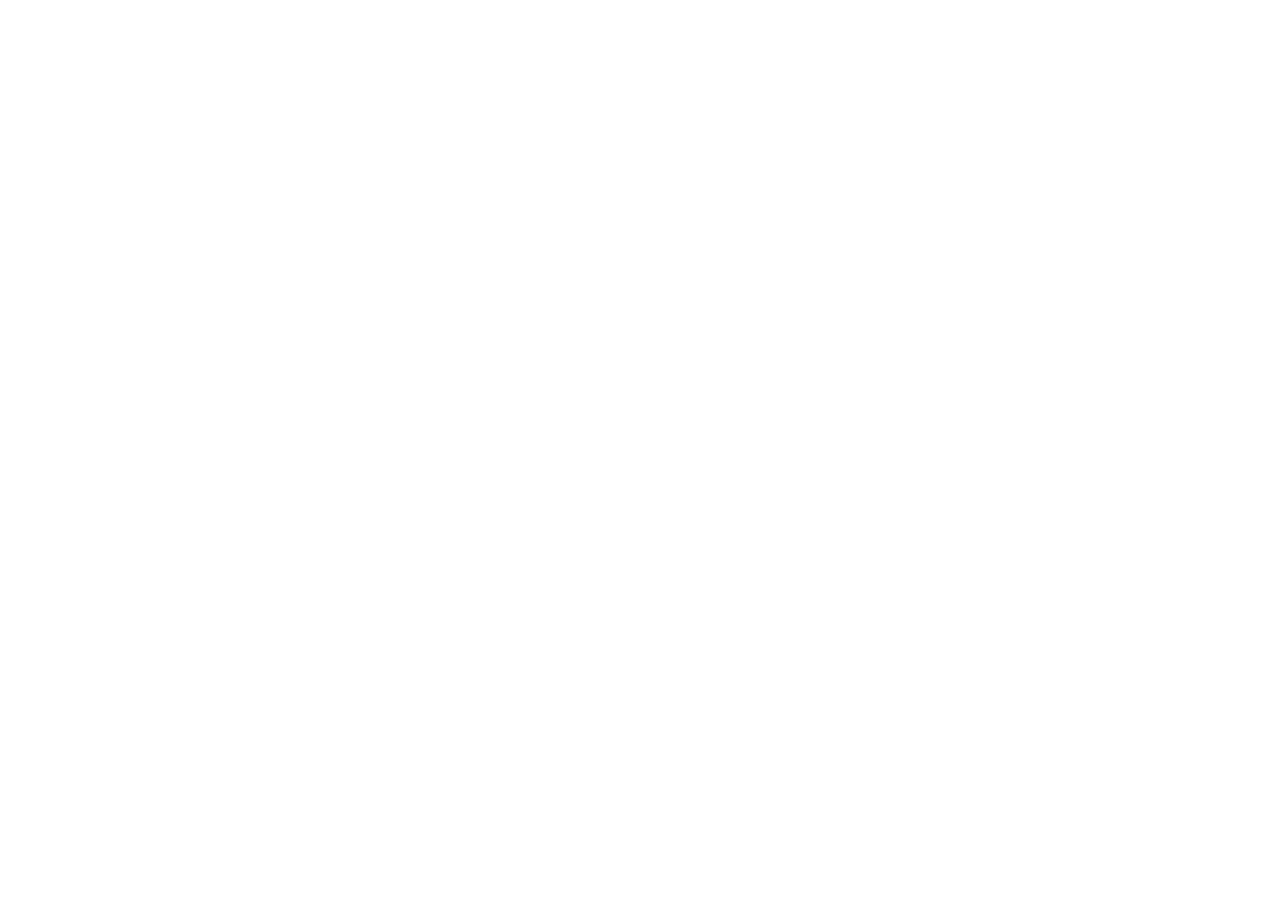
==== commit 9bb12aeb: "Rebuild pages at 213c09c72a439b777eef6bf595d40f4dea701dff" ====
--- a/index.html
+++ b/index.html
@@ -4,14 +4,14 @@
     <meta charset="utf-8">
     <meta http-equiv="X-UA-Compatible" content="IE=edge">
     <meta name="viewport" content="width=device-width,initial-scale=1.0">
-    <link rel="icon" href="./favicon.ico">
+    <link rel="icon" href="/publish-RepoSense/favicon.ico">
     <title>RepoSense Report</title>
-    <script type="module" crossorigin src="./assets/main-QJOIWyGJ.js"></script>
-    <link rel="modulepreload" crossorigin href="./assets/index-CtfMrEA4.js">
-    <link rel="modulepreload" crossorigin href="./assets/vue-vendor-BOPJmFCR.js">
-    <link rel="modulepreload" crossorigin href="./assets/highlight-js-nKnM-URB.js">
-    <link rel="stylesheet" crossorigin href="./assets/index-DtIEGKye.css">
-    <link rel="stylesheet" crossorigin href="./assets/main-3B6Y45KR.css">
+    <script type="module" crossorigin src="/publish-RepoSense/assets/main-BuAFVpTX.js"></script>
+    <link rel="modulepreload" crossorigin href="/publish-RepoSense/assets/index-Cxrd3fFw.js">
+    <link rel="modulepreload" crossorigin href="/publish-RepoSense/assets/vue-vendor-BOPJmFCR.js">
+    <link rel="modulepreload" crossorigin href="/publish-RepoSense/assets/highlight-js-nKnM-URB.js">
+    <link rel="stylesheet" crossorigin href="/publish-RepoSense/assets/index-Cz7VMio9.css">
+    <link rel="stylesheet" crossorigin href="/publish-RepoSense/assets/main-3B6Y45KR.css">
   </head>
   <body>
     <noscript>
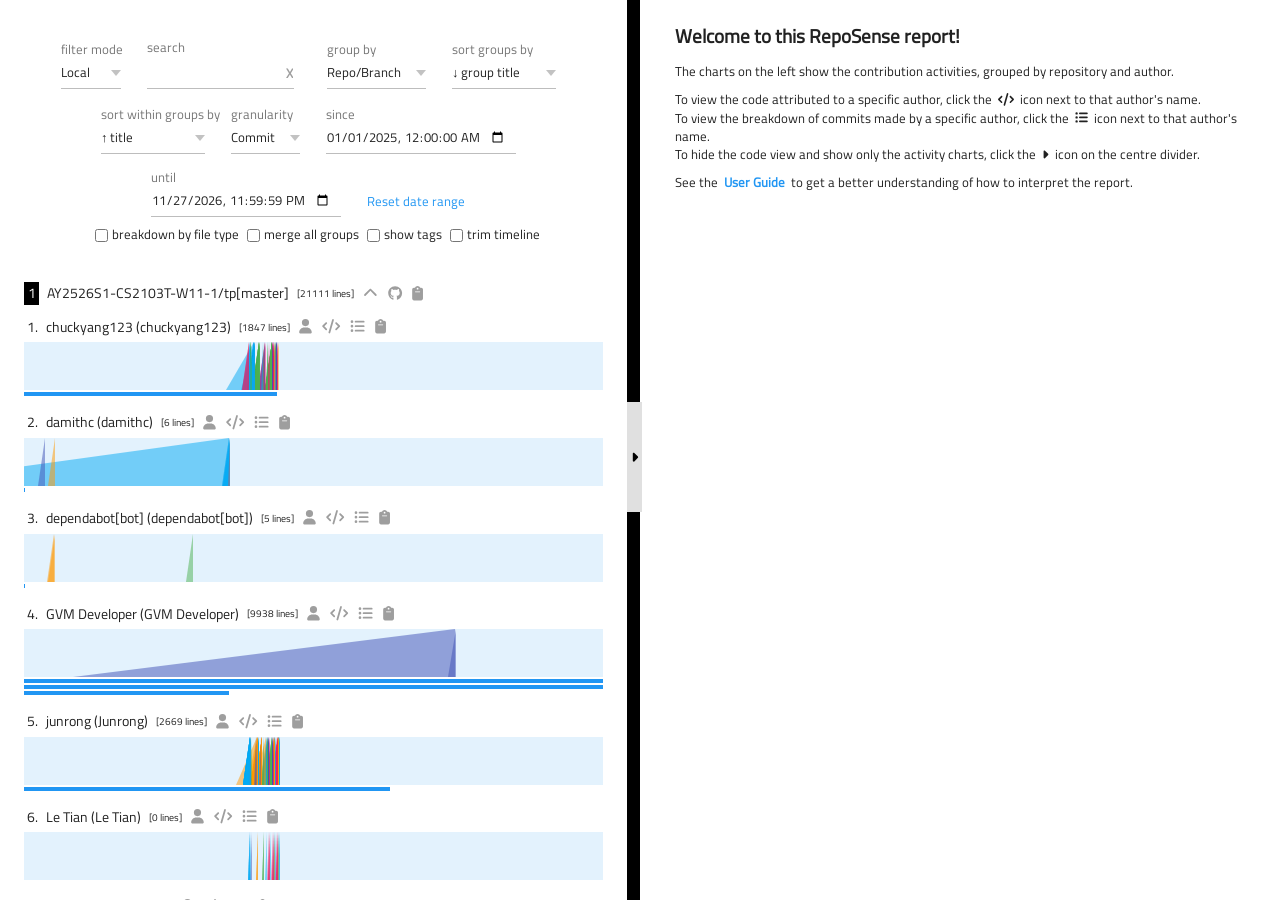
==== commit c6c712a1: "Rebuild pages at 213c09c72a439b777eef6bf595d40f4dea701dff" ====
--- a/index.html
+++ b/index.html
@@ -4,14 +4,14 @@
     <meta charset="utf-8">
     <meta http-equiv="X-UA-Compatible" content="IE=edge">
     <meta name="viewport" content="width=device-width,initial-scale=1.0">
-    <link rel="icon" href="/publish-RepoSense/favicon.ico">
+    <link rel="icon" href="./favicon.ico">
     <title>RepoSense Report</title>
-    <script type="module" crossorigin src="/publish-RepoSense/assets/main-BuAFVpTX.js"></script>
-    <link rel="modulepreload" crossorigin href="/publish-RepoSense/assets/index-Cxrd3fFw.js">
-    <link rel="modulepreload" crossorigin href="/publish-RepoSense/assets/vue-vendor-BOPJmFCR.js">
-    <link rel="modulepreload" crossorigin href="/publish-RepoSense/assets/highlight-js-nKnM-URB.js">
-    <link rel="stylesheet" crossorigin href="/publish-RepoSense/assets/index-Cz7VMio9.css">
-    <link rel="stylesheet" crossorigin href="/publish-RepoSense/assets/main-3B6Y45KR.css">
+    <script type="module" crossorigin src="./assets/main-QJOIWyGJ.js"></script>
+    <link rel="modulepreload" crossorigin href="./assets/index-CtfMrEA4.js">
+    <link rel="modulepreload" crossorigin href="./assets/vue-vendor-BOPJmFCR.js">
+    <link rel="modulepreload" crossorigin href="./assets/highlight-js-nKnM-URB.js">
+    <link rel="stylesheet" crossorigin href="./assets/index-DtIEGKye.css">
+    <link rel="stylesheet" crossorigin href="./assets/main-3B6Y45KR.css">
   </head>
   <body>
     <noscript>
--- a/assets/index-DtIEGKye.css
+++ b/assets/index-DtIEGKye.css
@@ -0,0 +1 @@
+@font-face{font-family:Titillium Web;font-style:normal;font-display:swap;font-weight:400;src:url(./titillium-web-latin-ext-400-normal-Bot9mzhf.woff2) format("woff2"),url(./titillium-web-latin-ext-400-normal-dam1wzvV.woff) format("woff");unicode-range:U+0100-02BA,U+02BD-02C5,U+02C7-02CC,U+02CE-02D7,U+02DD-02FF,U+0304,U+0308,U+0329,U+1D00-1DBF,U+1E00-1E9F,U+1EF2-1EFF,U+2020,U+20A0-20AB,U+20AD-20C0,U+2113,U+2C60-2C7F,U+A720-A7FF}@font-face{font-family:Titillium Web;font-style:normal;font-display:swap;font-weight:400;src:url(./titillium-web-latin-400-normal-BmGsO8Gb.woff2) format("woff2"),url(./titillium-web-latin-400-normal--_2x2_rV.woff) format("woff");unicode-range:U+0000-00FF,U+0131,U+0152-0153,U+02BB-02BC,U+02C6,U+02DA,U+02DC,U+0304,U+0308,U+0329,U+2000-206F,U+20AC,U+2122,U+2191,U+2193,U+2212,U+2215,U+FEFF,U+FFFD}
--- a/assets/main-3B6Y45KR.css
+++ b/assets/main-3B6Y45KR.css
@@ -0,0 +1 @@
+.markdown[data-v-3e87b3c9]{overflow-x:auto;padding:0 1.5rem}.intro[data-v-55eb2e92]{overflow-x:auto;padding:0 1.5rem;text-align:initial}.ramp[data-v-03c3b958]{background-color:#e3f2fd;font-size:100%;height:3rem;overflow:hidden;position:relative}.ramp__slice[data-v-03c3b958]{border-left-color:#0000;border-left-style:solid;display:block;height:0;position:absolute;width:0}.ramp__slice--color0[data-v-03c3b958]{border-bottom:3rem rgba(255,152,0,.5) solid}.ramp__slice--color1[data-v-03c3b958]{border-bottom:3rem rgba(3,169,244,.5) solid}.ramp__slice--color2[data-v-03c3b958]{border-bottom:3rem rgba(76,175,80,.5) solid}.ramp__slice--color3[data-v-03c3b958]{border-bottom:3rem rgba(63,81,181,.5) solid}.ramp__slice--color4[data-v-03c3b958]{border-bottom:3rem rgba(233,30,99,.5) solid}.ramp__slice--color-deletes[data-v-03c3b958]{border-bottom:3rem rgba(244,67,54,.7) solid}.ramp-padding[data-v-03c3b958]{height:100%;position:relative}.date-indicators[data-v-03c3b958]{color:#616161;display:flex;justify-content:space-between;padding-top:1px}.stacked-bar-container[data-v-548faf88]{display:flex;flex-wrap:wrap}.stacked-bar__contrib--bar[data-v-548faf88]{background-color:#2196f3;height:4px;margin-top:2px}.commit-message[data-v-f4c57387]{border:1px solid transparent;padding:5px}.commit-message[data-v-f4c57387]:focus,.commit-message[data-v-f4c57387]:focus-within{border:1px solid #2196F3}.commit-message.active .body[data-v-f4c57387]{background-color:#fff;border:1px solid #616161;display:grid;margin:.25rem 0;overflow-x:auto;padding:.4rem;resize:none}.commit-message.active .body pre[data-v-f4c57387]{font-family:SFMono-Regular,Consolas,Liberation Mono,Menlo,monospace;font-size:.75rem;position:relative}.commit-message.active .body pre .dashed-border[data-v-f4c57387]{border-right:1px dashed #9E9E9E;height:100%;pointer-events:none;position:absolute;top:0;width:72ch}.commit-message .code-merge-icon[data-v-f4c57387]{color:#9e9e9e}.commit-message .code-merge-icon .fa-code-merge[data-v-f4c57387]{width:.65rem}.commit-message .body[data-v-f4c57387]{display:none}.commit-message .tag[data-v-f4c57387]{cursor:pointer}.commit-message .tag[data-v-f4c57387]:focus{border:1px solid #2196F3;outline:none}.commit-message--button[data-v-f4c57387]{color:#9e9e9e;padding-left:.5rem}.commit-message--button[data-v-f4c57387]:hover{cursor:pointer}.commit-message pre[data-v-f4c57387]{margin:0}.commit-message span.loc[data-v-f4c57387]{color:#9e9e9e}.commit-message .message-title[data-v-f4c57387]{font-family:SFMono-Regular,Consolas,Liberation Mono,Menlo,monospace;font-size:.75rem;display:inline}.commit-message .message-title .within-border[data-v-f4c57387]{display:inline}.commit-message .message-title .not-within-border[data-v-f4c57387]{border-left:1px dashed #9E9E9E;display:inline}.all-checkbox[data-v-f1dfdb49]{background-color:#000;color:#fff}.mui-checkbox--fileType[data-v-f1dfdb49]{vertical-align:middle}.tag[data-v-beac36b0]{font-size:.65rem;font-weight:400;background:#757575;border-radius:5px;color:#fff;display:inline-block;margin:.2rem .2rem .2rem 0;padding:0 3px}.tag .fa-tags[data-v-beac36b0]{width:.65rem}#tab-zoom .zoom__title--granularity[data-v-beac36b0]{font-size:.65rem;font-weight:400;margin-top:.5rem}#tab-zoom .zoom__title--tags[data-v-beac36b0]{margin:.25rem 0}#tab-zoom .zoom__title--tags .tag[data-v-beac36b0]{cursor:pointer}#tab-zoom .zoom__toggle-commit-message-body[data-v-beac36b0]{padding-top:10px}#tab-zoom .zoom__day[data-v-beac36b0],#tab-zoom .zoom__title[data-v-beac36b0]{font-size:.8rem;font-weight:400}#tab-zoom .zoom__day h3[data-v-beac36b0],#tab-zoom .zoom__title h3[data-v-beac36b0]{font-size:1.2rem;font-weight:700}.go-back-button[data-v-3205f774]{background-color:#4caf50;border:0;border-radius:50%;bottom:20px;color:#fff;cursor:pointer;display:flex;font-size:20px;height:50px;margin-left:auto;padding:0;place-content:center;place-items:center;position:sticky;right:20px;width:50px;z-index:99}.tag[data-v-1d24ce5a]{font-size:.65rem;font-weight:400;background:#757575;border-radius:5px;color:#fff;display:inline-block;margin:.2rem .2rem .2rem 0;padding:0 3px}.tag .fa-tags[data-v-1d24ce5a]{width:.65rem}.blurb-wrapper[data-v-1d24ce5a]{padding-bottom:5px}.blurb-wrapper .blurb[data-v-1d24ce5a]{background-color:#f6f8fa;border-color:#e9ebef;border-radius:4px;border-style:solid;border-width:1px;overflow-y:hidden;padding-top:10px;text-align:initial}#summary .summary-status{text-align:center}#summary .icon-button{color:#9e9e9e;padding:0 1.2px;text-decoration:none;cursor:pointer}#summary .broken-link .icon-button{cursor:default}#summary .summary-picker{align-items:center;display:flex;flex-flow:row wrap;justify-content:center;margin-bottom:2rem}#summary .summary-picker__section{align-items:inherit;display:flex;flex:0 1 auto;flex-flow:inherit;justify-content:inherit}#summary .summary-picker__checkboxes label{margin-left:.5rem}#summary .summary-picker__checkboxes span{margin-left:.25rem}#summary .summary-picker .mui-textfield,#summary .summary-picker .mui-select{font-size:.8rem;font-weight:400;margin:.5rem;padding-right:10px}#summary .summary-picker .mui-btn{font-size:.8rem;font-weight:400;background:transparent;box-shadow:none;color:#9e9e9e;font-weight:700;left:-8px;margin:0;padding:0;vertical-align:middle}#summary .summary-picker .search_box,#summary .summary-picker .filter_file{align-items:center;display:flex}#summary .summary-picker input{font-size:.8rem;font-weight:400;padding-right:10px}#summary .summary-picker label{font-size:.8rem;font-weight:400;overflow-y:hidden;text-align:left;width:fit-content}#summary .summary-picker input,#summary .summary-picker select{font-size:.8rem;font-weight:400}#summary .summary-charts{margin-bottom:1.4rem}#summary .summary-charts__title{align-items:center;display:flex;flex-wrap:wrap;font-weight:700;text-align:left}#summary .summary-charts__title>*{padding-right:.5rem}#summary .summary-charts__title--index{background:#000;color:#fff;overflow:hidden;padding:.1em .25em;vertical-align:middle;font-size:.9rem;font-weight:400}#summary .summary-charts__title--groupname{font-size:.9rem;font-weight:400;padding:.5rem}#summary .summary-charts__title--percentile{font-size:.65rem;font-weight:400;color:#9e9e9e;margin-left:auto}#summary .summary-charts__title--contribution{font-size:.65rem;font-weight:400;display:inline}#summary .summary-charts__title--tags{margin:.25rem 0}#summary .summary-charts__fileType--breakdown{overflow-y:hidden}#summary .summary-charts__fileType--breakdown__legend{font-size:.8rem;font-weight:400;display:inline;float:left}#summary .summary-chart{display:inline-block;margin-bottom:1rem;position:relative;text-align:left;width:100%}#summary .summary-chart__title{align-items:center;clear:left;display:flex}#summary .summary-chart__title>*{padding-right:.5rem}#summary .summary-chart__title--index{margin-left:3px}#summary .summary-chart__title--repo{font-weight:700}#summary .summary-chart__title--index:after{content:"."}#summary .summary-chart__title--repo{padding-right:.25rem}#summary .summary-chart__title--contribution{font-size:.65rem;font-weight:400}#summary .summary-chart__title--percentile{font-size:.65rem;font-weight:400;color:#9e9e9e;margin-left:auto;padding-right:0}#summary .summary-chart__ramp{position:relative}#summary .summary-chart__ramp .overlay{height:100%;position:absolute;top:0}#summary .summary-chart__ramp .overlay.show{background-color:#ffffff80;border:1px dashed #000}#summary .summary-chart__ramp .overlay.edge{border-right:1px dashed #000}#summary .active-icon{background-color:#4caf50;border-radius:2px;color:#fff}#summary .active-background{background-color:#fff59d}.error-message-box__show-more-container{display:flex;justify-content:flex-end;margin-top:.3rem}.logo{display:flex;justify-content:flex-end;margin-top:5px}.hljs{background:#fff;color:#333;display:block;overflow-x:auto;padding:.5em}.hljs-comment,.hljs-meta{color:#5d635a}.hljs-variable,.hljs-template-variable,.hljs-strong,.hljs-emphasis,.hljs-quote{color:#df5000}.hljs-keyword,.hljs-selector-tag,.hljs-type{color:#d73a49}.hljs-literal,.hljs-symbol,.hljs-bullet,.hljs-attribute{color:#0086b3}.hljs-section,.hljs-name{color:#468c5a}.hljs-tag{color:#333}.hljs-title,.hljs-attr,.hljs-selector-id,.hljs-selector-class,.hljs-selector-attr,.hljs-selector-pseudo{color:#6f42c1}.hljs-addition{background-color:#eaffea;color:#55a532}.hljs-deletion{background-color:#ffecec;color:#bd2c00}.hljs-link{text-decoration:underline}.hljs-number{color:#005cc5}.hljs-string{color:#032f62}.segment{border-left:.25rem solid #4CAF50}.segment .code{background-color:#bff6cf;padding-left:1rem}.segment .line-number{color:#9e9e9e;float:left;-webkit-touch-callout:none;-webkit-user-select:none;-khtml-user-select:none;-moz-user-select:none;-ms-user-select:none;user-select:none;width:2rem}.segment .line-number [class^=hljs]{color:#9e9e9e}.segment .line-content{padding-left:2rem;word-break:break-word}.segment.isNotFullCredit .code{background-color:#e6ffed}.segment.untouched{border-left:.25rem solid #BDBDBD;height:20px;position:relative}.segment.untouched.active{height:auto}.segment.untouched.active .code{background-color:#fff}.segment.untouched .closer{cursor:pointer;margin:.2rem 0 0 -.45rem;position:absolute}.segment.untouched .closer.bottom{margin:-1.05rem 0 0 -.45rem}.segment.untouched .closer .icon{background-color:#fff;color:#9e9e9e;width:.75em}.file-content{background-color:#fafbfc;border:solid #E1E4E8;border-radius:0 0 4px 4px;border-width:0 1px 1px 1px}.files{clear:left}.files .file pre{font-family:SFMono-Regular,Consolas,Liberation Mono,Menlo,monospace;font-size:.75rem;display:grid;margin-top:0}.files .file pre .hljs{display:inherit;padding:0;white-space:pre-wrap}.files .ignored-tag{background-color:#000;color:#fff}.files .title{font-size:.9rem;font-weight:400;background-color:#fafbfc;border:1px solid #E1E4E8;border-radius:4px 4px 0 0;display:flex;flex-wrap:wrap;margin-top:1rem;padding:.3em .5em;position:unset;top:0;white-space:pre-wrap;word-break:break-all;z-index:10}.files .title.sticky{position:sticky}.files .title.max-zIndex{z-index:250}.files .title .caret{cursor:pointer;order:-2;overflow-wrap:break-word}.files .title .index{order:-2}.files .title .path .in{color:#757575}.files .title .loc{color:#9e9e9e}.files .title .button{color:#9e9e9e;margin-left:.5rem;text-decoration:none}.files .title .icons{margin-right:8px;vertical-align:middle}.files .title .selected-parameter{font-weight:700}.files .title .selected-label{font-size:.8rem;font-weight:400;order:-1}.files .title .author-breakdown{overflow-y:hidden}.files .title .author-breakdown__legend{font-size:.8rem;font-weight:400;display:inline;float:left;padding-right:8px}.files .binary-segment{background-color:#fff}.files .binary-segment .indicator{float:left;font-weight:700;padding-left:1rem}.files .binary-segment .bin-text{color:#424242;padding-left:4rem}.files .ignored-segment{background-color:#fff}.files .ignored-segment .ignore-text{color:#424242;padding-left:4rem}#tab-authorship .title .contribution .radio-button--search{float:left;margin:1.75rem 2rem 0 0}#tab-authorship .title .contribution .radio-button--checkbox{float:left;margin:0 2rem 0 0;vertical-align:middle}#tab-authorship .title .contribution .mui-form--inline{font-size:.8rem;font-weight:400;align-items:flex-end;display:flex;flex-wrap:wrap}#tab-authorship .title .contribution .mui-form--inline #search{font-size:.8rem;font-weight:400;margin-top:1.25rem;min-width:130px;padding:.5rem 1rem .25rem;width:70%}#tab-authorship .title .contribution .mui-form--inline #submit-button{font-size:.8rem;font-weight:400;background-color:#2196f3;color:#fff;margin:1rem 0 0 .25rem;padding:.5rem 1rem .25rem}#tab-authorship .title .contribution .searchbox{margin-bottom:1em}#tab-authorship .title .contribution .select{font-weight:700}#tab-authorship .title .contribution .loc{font-weight:bolder}#tab-authorship .title .contribution .mui-checkbox--fileType{vertical-align:middle}#tab-authorship .title .contribution .binary-fileType,#tab-authorship .title .contribution .ignored-fileType{background-color:#fff;color:#424242}#tab-authorship .files{clear:left}#tab-authorship .empty{text-align:center}#tab-authorship .background-color-legend{align-items:center;display:flex;flex-direction:row}#tab-authorship .background-color-legend .bold{font-weight:700}#tab-authorship .background-color-legend .color-circle{border:1px solid lightgrey;border-radius:50%;margin-left:5px;margin-right:5px;min-height:15px;min-width:15px}#tab-authorship .background-color-legend .full-credit-color{background-color:#bff6cf}#tab-authorship .background-color-legend .full-credit-color.isMergeGroup{background-color:#bdbdbd}#tab-authorship .background-color-legend .partial-credit-color{background-color:#e6ffed}#tab-authorship .background-color-legend .partial-credit-color.isMergeGroup{background-color:#eee}#global-file-browser[data-v-81e66594]{background:#fff;border-right:1px solid #d4d4d4;display:flex;flex-direction:column;height:100%;width:100%}.header[data-v-81e66594]{border-bottom:1px solid #d4d4d4;padding:1rem}.header h3[data-v-81e66594]{font-size:1.2rem;margin:0 0 .5rem}.header .search-container[data-v-81e66594]{display:flex;flex-direction:column;gap:.5rem}.header .search-input[data-v-81e66594]{border:1px solid #d4d4d4;border-radius:4px;font-size:.9rem;padding:.5rem;width:100%}.header .search-input[data-v-81e66594]:focus{border-color:#007bff;outline:none}.header .filter-row[data-v-81e66594]{align-items:center;display:flex;justify-content:space-between}.header .file-count[data-v-81e66594]{color:#666;font-size:.85rem}.header .view-toggle[data-v-81e66594]{display:flex;gap:.25rem}.header .toggle-btn[data-v-81e66594]{background:#f0f0f0;border:1px solid #d4d4d4;border-radius:4px;cursor:pointer;font-size:.85rem;padding:.3rem .75rem}.header .toggle-btn[data-v-81e66594]:hover{background:#e0e0e0}.header .toggle-btn.active[data-v-81e66594]{background:#007bff;border-color:#007bff;color:#fff}.file-list[data-v-81e66594]{flex:1;overflow-y:auto;padding:.5rem}.file-item[data-v-81e66594]{border:1px solid #e0e0e0;border-radius:4px;margin-bottom:.5rem}.file-item.is-expanded[data-v-81e66594]{border-color:#007bff}.file-header[data-v-81e66594]{align-items:center;background:#f8f8f8;cursor:pointer;display:flex;padding:.5rem;transition:background .2s}.file-header[data-v-81e66594]:hover{background:#e8e8e8}.file-header .caret[data-v-81e66594]{color:#666;margin-right:.5rem}.file-header .file-path[data-v-81e66594]{flex:1;font-family:monospace;font-size:.9rem;overflow:hidden;text-align:left;text-overflow:ellipsis;white-space:nowrap}.file-header .file-info[data-v-81e66594]{align-items:center;display:flex;font-size:.85rem;gap:.5rem}.file-header .repo-badge[data-v-81e66594]{background:#007bff;border-radius:3px;color:#fff;font-size:.75rem;padding:.2rem .5rem}.file-header .line-count[data-v-81e66594]{color:#666}.file-header .binary-badge[data-v-81e66594],.file-header .ignored-badge[data-v-81e66594]{background:#ffc107;border-radius:3px;font-size:.75rem;padding:.2rem .5rem}.file-content[data-v-81e66594]{background:#fff;border-top:1px solid #e0e0e0;padding:0;text-align:left}.file-content .loading[data-v-81e66594]{color:#666;font-style:italic;padding:1rem;text-align:center}.repo-group[data-v-81e66594]{margin-bottom:.75rem}.repo-group-toggle-badge[data-v-81e66594]{background:#28a745;border-radius:3px;color:#fff;font-size:.7rem;margin-left:.5rem;padding:.1rem .4rem}.repo-group-header[data-v-81e66594]{align-items:center;background:#e8eef4;border:1px solid #d4d4d4;border-radius:4px;cursor:pointer;display:flex;font-weight:700;gap:.5rem;margin-bottom:.25rem;padding:.5rem .75rem;transition:background .2s}.repo-group-header[data-v-81e66594]:hover{background:#dce4ec}.repo-group-header .caret[data-v-81e66594]{color:#666}.repo-group-header .repo-group-name[data-v-81e66594]{flex:1;font-size:.95rem}.repo-group-header .repo-group-count[data-v-81e66594]{color:#666;font-size:.85rem;font-weight:400}.more-files[data-v-81e66594]{color:#007bff;cursor:pointer;font-size:.85rem;padding:.25rem .75rem .5rem;text-align:left}.more-files[data-v-81e66594]:hover{text-decoration:underline}.empty-state[data-v-81e66594]{align-items:center;color:#999;display:flex;flex:1;font-style:italic;justify-content:center}.file-content[data-v-81e66594] .segment .hljs.hljs::-webkit-scrollbar{display:none}.file-content[data-v-81e66594] .segment .hljs.hljs{overflow:hidden;-ms-overflow-style:none;padding:0;scrollbar-width:none;white-space:pre-wrap}/*! normalize.css v8.0.0 | MIT License | github.com/necolas/normalize.css */hr{-webkit-box-sizing:content-box;box-sizing:content-box;height:0;overflow:visible}abbr[title]{border-bottom:none;text-decoration:underline;-webkit-text-decoration:underline dotted;text-decoration:underline dotted}[type=button],[type=reset],[type=submit],button{-webkit-appearance:button}[type=button]::-moz-focus-inner,[type=reset]::-moz-focus-inner,[type=submit]::-moz-focus-inner,button::-moz-focus-inner{border-style:none;padding:0}[type=button]:-moz-focusring,[type=reset]:-moz-focusring,[type=submit]:-moz-focusring,button:-moz-focusring{outline:1px dotted ButtonText}legend{-webkit-box-sizing:border-box;box-sizing:border-box;color:inherit;display:table;max-width:100%;padding:0;white-space:normal}[type=checkbox],[type=radio]{-webkit-box-sizing:border-box;box-sizing:border-box;padding:0}html{-webkit-tap-highlight-color:transparent}body{font-family:Arial,Verdana,Tahoma;font-size:14px;font-weight:400;line-height:1.429;color:#000000de;background-color:#fff}a{color:#2196f3;text-decoration:none}a:focus,a:hover{text-decoration:underline}a:focus{outline:thin dotted;outline:5px auto -webkit-focus-ring-color;outline-offset:-2px}p{margin:0 0 10px}ol,ul{margin-top:0;margin-bottom:10px}hr{margin-top:20px;margin-bottom:20px;border:0;height:1px;background-color:#0000001f}strong{font-weight:700}abbr[title]{cursor:help;-webkit-text-decoration-color:#2196F3;text-decoration-color:#2196f3}h1,h2,h3{margin-top:20px;margin-bottom:10px}h4,h5,h6{margin-top:10px;margin-bottom:10px}.mui--appbar-height{height:56px}.mui--appbar-min-height,.mui-appbar{min-height:56px}.mui--appbar-line-height{line-height:56px}.mui--appbar-top{top:56px}@media (orientation:landscape) and (max-height:480px){.mui--appbar-height{height:48px}.mui--appbar-min-height,.mui-appbar{min-height:48px}.mui--appbar-line-height{line-height:48px}.mui--appbar-top{top:48px}}@media (min-width:480px){.mui--appbar-height{height:64px}.mui--appbar-min-height,.mui-appbar{min-height:64px}.mui--appbar-line-height{line-height:64px}.mui--appbar-top{top:64px}}.mui-appbar{background-color:#2196f3;color:#fff}.mui-btn{font-weight:500;line-height:18px;text-transform:uppercase;color:#000000de;background-color:#fff;-webkit-transition:all .2s ease-in-out;transition:all .2s ease-in-out;display:inline-block;height:36px;padding:0 26px;margin:6px 0;border:none;border-radius:2px;cursor:pointer;-ms-touch-action:manipulation;touch-action:manipulation;background-image:none;text-align:center;line-height:36px;vertical-align:middle;white-space:nowrap;-webkit-user-select:none;-moz-user-select:none;-ms-user-select:none;user-select:none;font-size:14px;font-family:inherit;letter-spacing:.03em;position:relative;overflow:hidden}.mui-btn:active,.mui-btn:focus,.mui-btn:hover{color:#000000de;background-color:#fff}.mui-btn[disabled]:active,.mui-btn[disabled]:focus,.mui-btn[disabled]:hover{color:#000000de;background-color:#fff}.mui-btn.mui-btn--flat{color:#000000de;background-color:transparent}.mui-btn.mui-btn--flat:active,.mui-btn.mui-btn--flat:focus,.mui-btn.mui-btn--flat:hover{color:#000000de;background-color:#f2f2f2}.mui-btn.mui-btn--flat[disabled]:active,.mui-btn.mui-btn--flat[disabled]:focus,.mui-btn.mui-btn--flat[disabled]:hover{color:#000000de;background-color:transparent}.mui-btn:active,.mui-btn:focus,.mui-btn:hover{outline:0;text-decoration:none;color:#000000de}.mui-btn:focus,.mui-btn:hover{-webkit-box-shadow:0 0 2px rgba(0,0,0,.12),0 2px 2px rgba(0,0,0,.2);box-shadow:0 0 2px #0000001f,0 2px 2px #0003}@media all and (-ms-high-contrast:none),(-ms-high-contrast:active){.mui-btn:focus,.mui-btn:hover{-webkit-box-shadow:0 -1px 2px rgba(0,0,0,.12),-1px 0 2px rgba(0,0,0,.12),0 0 2px rgba(0,0,0,.12),0 2px 2px rgba(0,0,0,.2);box-shadow:0 -1px 2px #0000001f,-1px 0 2px #0000001f,0 0 2px #0000001f,0 2px 2px #0003}}@supports (-ms-ime-align:auto){.mui-btn:focus,.mui-btn:hover{-webkit-box-shadow:0 -1px 2px rgba(0,0,0,.12),-1px 0 2px rgba(0,0,0,.12),0 0 2px rgba(0,0,0,.12),0 2px 2px rgba(0,0,0,.2);box-shadow:0 -1px 2px #0000001f,-1px 0 2px #0000001f,0 0 2px #0000001f,0 2px 2px #0003}}.mui-btn:active:hover{-webkit-box-shadow:0 0 4px rgba(0,0,0,.12),1px 3px 4px rgba(0,0,0,.2);box-shadow:0 0 4px #0000001f,1px 3px 4px #0003}@media all and (-ms-high-contrast:none),(-ms-high-contrast:active){.mui-btn:active:hover{-webkit-box-shadow:0 -1px 2px rgba(0,0,0,.12),-1px 0 2px rgba(0,0,0,.12),0 0 4px rgba(0,0,0,.12),1px 3px 4px rgba(0,0,0,.2);box-shadow:0 -1px 2px #0000001f,-1px 0 2px #0000001f,0 0 4px #0000001f,1px 3px 4px #0003}}@supports (-ms-ime-align:auto){.mui-btn:active:hover{-webkit-box-shadow:0 -1px 2px rgba(0,0,0,.12),-1px 0 2px rgba(0,0,0,.12),0 0 4px rgba(0,0,0,.12),1px 3px 4px rgba(0,0,0,.2);box-shadow:0 -1px 2px #0000001f,-1px 0 2px #0000001f,0 0 4px #0000001f,1px 3px 4px #0003}}.mui-btn.mui--is-disabled,.mui-btn:disabled{cursor:not-allowed;pointer-events:none;opacity:.6;-webkit-box-shadow:none;box-shadow:none}.mui-btn+.mui-btn{margin-left:8px}.mui-btn--flat{background-color:transparent}.mui-btn--flat:active,.mui-btn--flat:active:hover,.mui-btn--flat:focus,.mui-btn--flat:hover{-webkit-box-shadow:none;box-shadow:none;background-color:#f2f2f2}.mui-btn--fab,.mui-btn--raised{-webkit-box-shadow:0 0 2px rgba(0,0,0,.12),0 2px 2px rgba(0,0,0,.2);box-shadow:0 0 2px #0000001f,0 2px 2px #0003}@media all and (-ms-high-contrast:none),(-ms-high-contrast:active){.mui-btn--fab,.mui-btn--raised{-webkit-box-shadow:0 -1px 2px rgba(0,0,0,.12),-1px 0 2px rgba(0,0,0,.12),0 0 2px rgba(0,0,0,.12),0 2px 2px rgba(0,0,0,.2);box-shadow:0 -1px 2px #0000001f,-1px 0 2px #0000001f,0 0 2px #0000001f,0 2px 2px #0003}}@supports (-ms-ime-align:auto){.mui-btn--fab,.mui-btn--raised{-webkit-box-shadow:0 -1px 2px rgba(0,0,0,.12),-1px 0 2px rgba(0,0,0,.12),0 0 2px rgba(0,0,0,.12),0 2px 2px rgba(0,0,0,.2);box-shadow:0 -1px 2px #0000001f,-1px 0 2px #0000001f,0 0 2px #0000001f,0 2px 2px #0003}}.mui-btn--fab:active,.mui-btn--raised:active{-webkit-box-shadow:0 0 4px rgba(0,0,0,.12),1px 3px 4px rgba(0,0,0,.2);box-shadow:0 0 4px #0000001f,1px 3px 4px #0003}@media all and (-ms-high-contrast:none),(-ms-high-contrast:active){.mui-btn--fab:active,.mui-btn--raised:active{-webkit-box-shadow:0 -1px 2px rgba(0,0,0,.12),-1px 0 2px rgba(0,0,0,.12),0 0 4px rgba(0,0,0,.12),1px 3px 4px rgba(0,0,0,.2);box-shadow:0 -1px 2px #0000001f,-1px 0 2px #0000001f,0 0 4px #0000001f,1px 3px 4px #0003}}@supports (-ms-ime-align:auto){.mui-btn--fab:active,.mui-btn--raised:active{-webkit-box-shadow:0 -1px 2px rgba(0,0,0,.12),-1px 0 2px rgba(0,0,0,.12),0 0 4px rgba(0,0,0,.12),1px 3px 4px rgba(0,0,0,.2);box-shadow:0 -1px 2px #0000001f,-1px 0 2px #0000001f,0 0 4px #0000001f,1px 3px 4px #0003}}.mui-btn--fab{position:relative;padding:0;width:55px;height:55px;line-height:55px;border-radius:50%;z-index:1}.mui-btn--primary{color:#fff;background-color:#2196f3}.mui-btn--primary:active,.mui-btn--primary:focus,.mui-btn--primary:hover{color:#fff;background-color:#39a1f4}.mui-btn--primary[disabled]:active,.mui-btn--primary[disabled]:focus,.mui-btn--primary[disabled]:hover{color:#fff;background-color:#2196f3}.mui-btn--primary.mui-btn--flat{color:#2196f3;background-color:transparent}.mui-btn--primary.mui-btn--flat:active,.mui-btn--primary.mui-btn--flat:focus,.mui-btn--primary.mui-btn--flat:hover{color:#2196f3;background-color:#f2f2f2}.mui-btn--primary.mui-btn--flat[disabled]:active,.mui-btn--primary.mui-btn--flat[disabled]:focus,.mui-btn--primary.mui-btn--flat[disabled]:hover{color:#2196f3;background-color:transparent}.mui-btn--dark{color:#fff;background-color:#424242}.mui-btn--dark:active,.mui-btn--dark:focus,.mui-btn--dark:hover{color:#fff;background-color:#4f4f4f}.mui-btn--dark[disabled]:active,.mui-btn--dark[disabled]:focus,.mui-btn--dark[disabled]:hover{color:#fff;background-color:#424242}.mui-btn--dark.mui-btn--flat{color:#424242;background-color:transparent}.mui-btn--dark.mui-btn--flat:active,.mui-btn--dark.mui-btn--flat:focus,.mui-btn--dark.mui-btn--flat:hover{color:#424242;background-color:#f2f2f2}.mui-btn--dark.mui-btn--flat[disabled]:active,.mui-btn--dark.mui-btn--flat[disabled]:focus,.mui-btn--dark.mui-btn--flat[disabled]:hover{color:#424242;background-color:transparent}.mui-btn--danger{color:#fff;background-color:#f44336}.mui-btn--danger:active,.mui-btn--danger:focus,.mui-btn--danger:hover{color:#fff;background-color:#f55a4e}.mui-btn--danger[disabled]:active,.mui-btn--danger[disabled]:focus,.mui-btn--danger[disabled]:hover{color:#fff;background-color:#f44336}.mui-btn--danger.mui-btn--flat{color:#f44336;background-color:transparent}.mui-btn--danger.mui-btn--flat:active,.mui-btn--danger.mui-btn--flat:focus,.mui-btn--danger.mui-btn--flat:hover{color:#f44336;background-color:#f2f2f2}.mui-btn--danger.mui-btn--flat[disabled]:active,.mui-btn--danger.mui-btn--flat[disabled]:focus,.mui-btn--danger.mui-btn--flat[disabled]:hover{color:#f44336;background-color:transparent}.mui-btn--accent{color:#fff;background-color:#ff4081}.mui-btn--accent:active,.mui-btn--accent:focus,.mui-btn--accent:hover{color:#fff;background-color:#ff5a92}.mui-btn--accent[disabled]:active,.mui-btn--accent[disabled]:focus,.mui-btn--accent[disabled]:hover{color:#fff;background-color:#ff4081}.mui-btn--accent.mui-btn--flat{color:#ff4081;background-color:transparent}.mui-btn--accent.mui-btn--flat:active,.mui-btn--accent.mui-btn--flat:focus,.mui-btn--accent.mui-btn--flat:hover{color:#ff4081;background-color:#f2f2f2}.mui-btn--accent.mui-btn--flat[disabled]:active,.mui-btn--accent.mui-btn--flat[disabled]:focus,.mui-btn--accent.mui-btn--flat[disabled]:hover{color:#ff4081;background-color:transparent}.mui-btn--small{height:30.6px;line-height:30.6px;padding:0 16px;font-size:13px}.mui-btn--large{height:54px;line-height:54px;padding:0 26px;font-size:14px}.mui-btn--fab.mui-btn--small{width:44px;height:44px;line-height:44px}.mui-btn--fab.mui-btn--large{width:75px;height:75px;line-height:75px}.mui-checkbox,.mui-radio{position:relative;display:block;margin-top:10px;margin-bottom:10px}.mui-checkbox>label,.mui-radio>label{min-height:20px;padding-left:20px;margin-bottom:0;font-weight:400;cursor:pointer}.mui-checkbox input:disabled,.mui-radio input:disabled{cursor:not-allowed}.mui-checkbox input:focus,.mui-radio input:focus{outline:thin dotted;outline:5px auto -webkit-focus-ring-color;outline-offset:-2px}.mui-checkbox--inline>label>input[type=checkbox],.mui-checkbox>label>input[type=checkbox],.mui-radio--inline>label>input[type=radio],.mui-radio>label>input[type=radio]{position:absolute;margin-left:-20px;margin-top:4px}.mui-checkbox+.mui-checkbox,.mui-radio+.mui-radio{margin-top:-5px}.mui-checkbox--inline,.mui-radio--inline{display:inline-block;padding-left:20px;margin-bottom:0;vertical-align:middle;font-weight:400;cursor:pointer}.mui-checkbox--inline>input[type=checkbox],.mui-checkbox--inline>input[type=radio],.mui-checkbox--inline>label>input[type=checkbox],.mui-checkbox--inline>label>input[type=radio],.mui-radio--inline>input[type=checkbox],.mui-radio--inline>input[type=radio],.mui-radio--inline>label>input[type=checkbox],.mui-radio--inline>label>input[type=radio]{margin:4px 0 0;line-height:normal}.mui-checkbox--inline+.mui-checkbox--inline,.mui-radio--inline+.mui-radio--inline{margin-top:0;margin-left:10px}.mui-container{-webkit-box-sizing:border-box;box-sizing:border-box;margin-right:auto;margin-left:auto;padding-left:15px;padding-right:15px}.mui-container:after,.mui-container:before{content:" ";display:table}.mui-container:after{clear:both}@media (min-width:544px){.mui-container{max-width:570px}}@media (min-width:768px){.mui-container{max-width:740px}}@media (min-width:992px){.mui-container{max-width:960px}}@media (min-width:1200px){.mui-container{max-width:1170px}}.mui-container-fluid{-webkit-box-sizing:border-box;box-sizing:border-box;margin-right:auto;margin-left:auto;padding-left:15px;padding-right:15px}.mui-container-fluid:after,.mui-container-fluid:before{content:" ";display:table}.mui-container-fluid:after{clear:both}.mui-divider{display:block;height:1px;background-color:#0000001f}.mui--divider-top{border-top:1px solid rgba(0,0,0,.12)}.mui--divider-bottom{border-bottom:1px solid rgba(0,0,0,.12)}.mui--divider-left{border-left:1px solid rgba(0,0,0,.12)}.mui--divider-right{border-right:1px solid rgba(0,0,0,.12)}.mui-dropdown{display:inline-block;position:relative}[data-mui-toggle=dropdown]{outline:0}.mui-dropdown__menu{position:absolute;display:none;min-width:160px;padding:5px 0;margin:2px 0 0;list-style:none;font-size:14px;text-align:left;background-color:#fff;border-radius:2px;z-index:1;background-clip:padding-box}@media all and (-ms-high-contrast:none),(-ms-high-contrast:active){.mui-dropdown__menu{border-top:1px solid rgba(0,0,0,.12);border-left:1px solid rgba(0,0,0,.12)}}@supports (-ms-ime-align:auto){.mui-dropdown__menu{border-top:1px solid rgba(0,0,0,.12);border-left:1px solid rgba(0,0,0,.12)}}.mui-dropdown__menu.mui--is-open{display:block}.mui-dropdown__menu>li>a{display:block;padding:3px 20px;clear:both;font-weight:400;line-height:1.429;color:#000000de;text-decoration:none;white-space:nowrap}.mui-dropdown__menu>li>a:focus,.mui-dropdown__menu>li>a:hover{text-decoration:none;color:#000000de;background-color:#eee}.mui-dropdown__menu>.mui--is-disabled>a,.mui-dropdown__menu>.mui--is-disabled>a:focus,.mui-dropdown__menu>.mui--is-disabled>a:hover{color:#eee}.mui-dropdown__menu>.mui--is-disabled>a:focus,.mui-dropdown__menu>.mui--is-disabled>a:hover{text-decoration:none;background-color:transparent;background-image:none;cursor:not-allowed}.mui-dropdown__menu--right{left:auto;right:0}.mui-dropdown--up>.mui-dropdown__menu{margin:0 0 2px}.mui-dropdown--right>.mui-dropdown__menu{margin:0 0 0 2px}.mui-dropdown--left>.mui-dropdown__menu{margin:0 2px 0 0}.mui-form legend{display:block;width:100%;padding:0;margin-bottom:10px;font-size:21px;color:#000000de;line-height:inherit;border:0}.mui-form fieldset{border:0;padding:0;margin:0 0 20px}@media (min-width:544px){.mui-form--inline .mui-textfield{display:inline-block;vertical-align:bottom;margin-bottom:0}.mui-form--inline .mui-checkbox,.mui-form--inline .mui-radio{display:inline-block;margin-top:0;margin-bottom:0;vertical-align:middle}.mui-form--inline .mui-checkbox>label,.mui-form--inline .mui-radio>label{padding-left:0}.mui-form--inline .mui-checkbox>label>input[type=checkbox],.mui-form--inline .mui-radio>label>input[type=radio]{position:relative;margin-left:0}.mui-form--inline .mui-select{display:inline-block;vertical-align:bottom;margin-bottom:0}.mui-form--inline .mui-btn{margin-bottom:0;margin-top:0;vertical-align:bottom}}.mui-row{margin-left:-15px;margin-right:-15px}.mui-row:after,.mui-row:before{content:" ";display:table}.mui-row:after{clear:both}.mui-col-lg-1,.mui-col-lg-10,.mui-col-lg-11,.mui-col-lg-12,.mui-col-lg-2,.mui-col-lg-3,.mui-col-lg-4,.mui-col-lg-5,.mui-col-lg-6,.mui-col-lg-7,.mui-col-lg-8,.mui-col-lg-9,.mui-col-md-1,.mui-col-md-10,.mui-col-md-11,.mui-col-md-12,.mui-col-md-2,.mui-col-md-3,.mui-col-md-4,.mui-col-md-5,.mui-col-md-6,.mui-col-md-7,.mui-col-md-8,.mui-col-md-9,.mui-col-sm-1,.mui-col-sm-10,.mui-col-sm-11,.mui-col-sm-12,.mui-col-sm-2,.mui-col-sm-3,.mui-col-sm-4,.mui-col-sm-5,.mui-col-sm-6,.mui-col-sm-7,.mui-col-sm-8,.mui-col-sm-9,.mui-col-xs-1,.mui-col-xs-10,.mui-col-xs-11,.mui-col-xs-12,.mui-col-xs-2,.mui-col-xs-3,.mui-col-xs-4,.mui-col-xs-5,.mui-col-xs-6,.mui-col-xs-7,.mui-col-xs-8,.mui-col-xs-9{-webkit-box-sizing:border-box;box-sizing:border-box;min-height:1px;padding-left:15px;padding-right:15px}.mui-col-xs-1,.mui-col-xs-10,.mui-col-xs-11,.mui-col-xs-12,.mui-col-xs-2,.mui-col-xs-3,.mui-col-xs-4,.mui-col-xs-5,.mui-col-xs-6,.mui-col-xs-7,.mui-col-xs-8,.mui-col-xs-9{float:left}.mui-col-xs-1{width:8.3333333333%}.mui-col-xs-2{width:16.6666666667%}.mui-col-xs-3{width:25%}.mui-col-xs-4{width:33.3333333333%}.mui-col-xs-5{width:41.6666666667%}.mui-col-xs-6{width:50%}.mui-col-xs-7{width:58.3333333333%}.mui-col-xs-8{width:66.6666666667%}.mui-col-xs-9{width:75%}.mui-col-xs-10{width:83.3333333333%}.mui-col-xs-11{width:91.6666666667%}.mui-col-xs-12{width:100%}.mui-col-xs-offset-0{margin-left:0}.mui-col-xs-offset-1{margin-left:8.3333333333%}.mui-col-xs-offset-2{margin-left:16.6666666667%}.mui-col-xs-offset-3{margin-left:25%}.mui-col-xs-offset-4{margin-left:33.3333333333%}.mui-col-xs-offset-5{margin-left:41.6666666667%}.mui-col-xs-offset-6{margin-left:50%}.mui-col-xs-offset-7{margin-left:58.3333333333%}.mui-col-xs-offset-8{margin-left:66.6666666667%}.mui-col-xs-offset-9{margin-left:75%}.mui-col-xs-offset-10{margin-left:83.3333333333%}.mui-col-xs-offset-11{margin-left:91.6666666667%}.mui-col-xs-offset-12{margin-left:100%}@media (min-width:544px){.mui-col-sm-1,.mui-col-sm-10,.mui-col-sm-11,.mui-col-sm-12,.mui-col-sm-2,.mui-col-sm-3,.mui-col-sm-4,.mui-col-sm-5,.mui-col-sm-6,.mui-col-sm-7,.mui-col-sm-8,.mui-col-sm-9{float:left}.mui-col-sm-1{width:8.3333333333%}.mui-col-sm-2{width:16.6666666667%}.mui-col-sm-3{width:25%}.mui-col-sm-4{width:33.3333333333%}.mui-col-sm-5{width:41.6666666667%}.mui-col-sm-6{width:50%}.mui-col-sm-7{width:58.3333333333%}.mui-col-sm-8{width:66.6666666667%}.mui-col-sm-9{width:75%}.mui-col-sm-10{width:83.3333333333%}.mui-col-sm-11{width:91.6666666667%}.mui-col-sm-12{width:100%}.mui-col-sm-offset-0{margin-left:0}.mui-col-sm-offset-1{margin-left:8.3333333333%}.mui-col-sm-offset-2{margin-left:16.6666666667%}.mui-col-sm-offset-3{margin-left:25%}.mui-col-sm-offset-4{margin-left:33.3333333333%}.mui-col-sm-offset-5{margin-left:41.6666666667%}.mui-col-sm-offset-6{margin-left:50%}.mui-col-sm-offset-7{margin-left:58.3333333333%}.mui-col-sm-offset-8{margin-left:66.6666666667%}.mui-col-sm-offset-9{margin-left:75%}.mui-col-sm-offset-10{margin-left:83.3333333333%}.mui-col-sm-offset-11{margin-left:91.6666666667%}.mui-col-sm-offset-12{margin-left:100%}}@media (min-width:768px){.mui-col-md-1,.mui-col-md-10,.mui-col-md-11,.mui-col-md-12,.mui-col-md-2,.mui-col-md-3,.mui-col-md-4,.mui-col-md-5,.mui-col-md-6,.mui-col-md-7,.mui-col-md-8,.mui-col-md-9{float:left}.mui-col-md-1{width:8.3333333333%}.mui-col-md-2{width:16.6666666667%}.mui-col-md-3{width:25%}.mui-col-md-4{width:33.3333333333%}.mui-col-md-5{width:41.6666666667%}.mui-col-md-6{width:50%}.mui-col-md-7{width:58.3333333333%}.mui-col-md-8{width:66.6666666667%}.mui-col-md-9{width:75%}.mui-col-md-10{width:83.3333333333%}.mui-col-md-11{width:91.6666666667%}.mui-col-md-12{width:100%}.mui-col-md-offset-0{margin-left:0}.mui-col-md-offset-1{margin-left:8.3333333333%}.mui-col-md-offset-2{margin-left:16.6666666667%}.mui-col-md-offset-3{margin-left:25%}.mui-col-md-offset-4{margin-left:33.3333333333%}.mui-col-md-offset-5{margin-left:41.6666666667%}.mui-col-md-offset-6{margin-left:50%}.mui-col-md-offset-7{margin-left:58.3333333333%}.mui-col-md-offset-8{margin-left:66.6666666667%}.mui-col-md-offset-9{margin-left:75%}.mui-col-md-offset-10{margin-left:83.3333333333%}.mui-col-md-offset-11{margin-left:91.6666666667%}.mui-col-md-offset-12{margin-left:100%}}@media (min-width:992px){.mui-col-lg-1,.mui-col-lg-10,.mui-col-lg-11,.mui-col-lg-12,.mui-col-lg-2,.mui-col-lg-3,.mui-col-lg-4,.mui-col-lg-5,.mui-col-lg-6,.mui-col-lg-7,.mui-col-lg-8,.mui-col-lg-9{float:left}.mui-col-lg-1{width:8.3333333333%}.mui-col-lg-2{width:16.6666666667%}.mui-col-lg-3{width:25%}.mui-col-lg-4{width:33.3333333333%}.mui-col-lg-5{width:41.6666666667%}.mui-col-lg-6{width:50%}.mui-col-lg-7{width:58.3333333333%}.mui-col-lg-8{width:66.6666666667%}.mui-col-lg-9{width:75%}.mui-col-lg-10{width:83.3333333333%}.mui-col-lg-11{width:91.6666666667%}.mui-col-lg-12{width:100%}.mui-col-lg-offset-0{margin-left:0}.mui-col-lg-offset-1{margin-left:8.3333333333%}.mui-col-lg-offset-2{margin-left:16.6666666667%}.mui-col-lg-offset-3{margin-left:25%}.mui-col-lg-offset-4{margin-left:33.3333333333%}.mui-col-lg-offset-5{margin-left:41.6666666667%}.mui-col-lg-offset-6{margin-left:50%}.mui-col-lg-offset-7{margin-left:58.3333333333%}.mui-col-lg-offset-8{margin-left:66.6666666667%}.mui-col-lg-offset-9{margin-left:75%}.mui-col-lg-offset-10{margin-left:83.3333333333%}.mui-col-lg-offset-11{margin-left:91.6666666667%}.mui-col-lg-offset-12{margin-left:100%}}@media (min-width:1200px){.mui-col-xl-1,.mui-col-xl-10,.mui-col-xl-11,.mui-col-xl-12,.mui-col-xl-2,.mui-col-xl-3,.mui-col-xl-4,.mui-col-xl-5,.mui-col-xl-6,.mui-col-xl-7,.mui-col-xl-8,.mui-col-xl-9{float:left}.mui-col-xl-1{width:8.3333333333%}.mui-col-xl-2{width:16.6666666667%}.mui-col-xl-3{width:25%}.mui-col-xl-4{width:33.3333333333%}.mui-col-xl-5{width:41.6666666667%}.mui-col-xl-6{width:50%}.mui-col-xl-7{width:58.3333333333%}.mui-col-xl-8{width:66.6666666667%}.mui-col-xl-9{width:75%}.mui-col-xl-10{width:83.3333333333%}.mui-col-xl-11{width:91.6666666667%}.mui-col-xl-12{width:100%}.mui-col-xl-offset-0{margin-left:0}.mui-col-xl-offset-1{margin-left:8.3333333333%}.mui-col-xl-offset-2{margin-left:16.6666666667%}.mui-col-xl-offset-3{margin-left:25%}.mui-col-xl-offset-4{margin-left:33.3333333333%}.mui-col-xl-offset-5{margin-left:41.6666666667%}.mui-col-xl-offset-6{margin-left:50%}.mui-col-xl-offset-7{margin-left:58.3333333333%}.mui-col-xl-offset-8{margin-left:66.6666666667%}.mui-col-xl-offset-9{margin-left:75%}.mui-col-xl-offset-10{margin-left:83.3333333333%}.mui-col-xl-offset-11{margin-left:91.6666666667%}.mui-col-xl-offset-12{margin-left:100%}}.mui-panel{padding:15px;margin-bottom:20px;border-radius:0;background-color:#fff;-webkit-box-shadow:0 2px 2px 0 rgba(0,0,0,.16),0 0 2px 0 rgba(0,0,0,.12);box-shadow:0 2px 2px #00000029,0 0 2px #0000001f}.mui-panel:after,.mui-panel:before{content:" ";display:table}.mui-panel:after{clear:both}@media all and (-ms-high-contrast:none),(-ms-high-contrast:active){.mui-panel{-webkit-box-shadow:0 -1px 2px 0 rgba(0,0,0,.12),-1px 0 2px 0 rgba(0,0,0,.12),0 2px 2px 0 rgba(0,0,0,.16),0 0 2px 0 rgba(0,0,0,.12);box-shadow:0 -1px 2px #0000001f,-1px 0 2px #0000001f,0 2px 2px #00000029,0 0 2px #0000001f}}@supports (-ms-ime-align:auto){.mui-panel{-webkit-box-shadow:0 -1px 2px 0 rgba(0,0,0,.12),-1px 0 2px 0 rgba(0,0,0,.12),0 2px 2px 0 rgba(0,0,0,.16),0 0 2px 0 rgba(0,0,0,.12);box-shadow:0 -1px 2px #0000001f,-1px 0 2px #0000001f,0 2px 2px #00000029,0 0 2px #0000001f}}.mui-select{display:block;padding-top:15px;margin-bottom:20px;position:relative}.mui-select:focus{outline:0}.mui-select:focus>select{height:33px;margin-bottom:-1px;border-color:#2196f3;border-width:2px}.mui-select>select{display:block;height:32px;width:100%;appearance:none;-webkit-appearance:none;-moz-appearance:none;outline:0;border:none;border-bottom:1px solid rgba(0,0,0,.26);border-radius:0;-webkit-box-shadow:none;box-shadow:none;background-color:transparent;background-image:url([data-uri]);background-repeat:no-repeat;background-position:right center;cursor:pointer;color:#000000de;font-size:16px;font-family:inherit;line-height:inherit;padding:0 25px 0 0}.mui-select>select::-ms-expand{display:none}.mui-select>select:focus{outline:0;height:33px;margin-bottom:-1px;border-color:#2196f3;border-width:2px}.mui-select>select:disabled{color:#00000061;cursor:not-allowed;background-color:transparent;opacity:1}.mui-select>select:-moz-focusring{color:transparent;text-shadow:0 0 0 #000}.mui-select>select:focus::-ms-value{background:0 0;color:#000000de}.mui-select>select.mui--text-placeholder{color:#00000042}.mui-select>label{position:absolute;top:0;display:block;width:100%;color:#0000008a;font-size:12px;font-weight:400;line-height:15px;overflow-x:hidden;text-overflow:ellipsis;white-space:nowrap}.mui-select:focus>label,.mui-select>select:focus~label{color:#2196f3}.mui-select__menu{position:absolute;z-index:2;min-width:100%;overflow-y:auto;padding:8px 0;-webkit-box-sizing:border-box;box-sizing:border-box;background-color:#fff;font-size:16px}@media all and (-ms-high-contrast:none),(-ms-high-contrast:active){.mui-select__menu{border-left:1px solid rgba(0,0,0,.12);border-top:1px solid rgba(0,0,0,.12)}}@supports (-ms-ime-align:auto){.mui-select__menu{border-left:1px solid rgba(0,0,0,.12);border-top:1px solid rgba(0,0,0,.12)}}.mui-select__menu>div{padding:0 22px;height:42px;line-height:42px;cursor:pointer;white-space:nowrap}.mui-select__menu>div.mui--is-selected{background-color:#eee}.mui-select__menu>div.mui--is-disabled{color:#00000061;cursor:not-allowed}.mui-select__menu>div:not(.mui-optgroup__label):not(.mui--is-disabled):hover{background-color:#e0e0e0}.mui-optgroup__option{text-indent:1em}.mui-optgroup__label{color:#0000008a;font-size:.9em}.mui-table{width:100%;max-width:100%;margin-bottom:20px}.mui-table>tbody>tr>th,.mui-table>tfoot>tr>th,.mui-table>thead>tr>th{text-align:left}.mui-table>tbody>tr>td,.mui-table>tbody>tr>th,.mui-table>tfoot>tr>td,.mui-table>tfoot>tr>th,.mui-table>thead>tr>td,.mui-table>thead>tr>th{padding:10px;line-height:1.429}.mui-table>thead>tr>th{border-bottom:2px solid rgba(0,0,0,.12);font-weight:700}.mui-table>tbody+tbody{border-top:2px solid rgba(0,0,0,.12)}.mui-table.mui-table--bordered>tbody>tr>td{border-bottom:1px solid rgba(0,0,0,.12)}.mui-tabs__bar{list-style:none;padding-left:0;margin-bottom:0;background-color:transparent;white-space:nowrap;overflow-x:auto}.mui-tabs__bar>li{display:inline-block}.mui-tabs__bar>li>a{display:block;white-space:nowrap;text-transform:uppercase;font-weight:500;font-size:14px;color:#000000de;cursor:default;height:48px;line-height:48px;padding-left:24px;padding-right:24px;-webkit-user-select:none;-moz-user-select:none;-ms-user-select:none;user-select:none}.mui-tabs__bar>li>a:hover{text-decoration:none}.mui-tabs__bar>li.mui--is-active{border-bottom:2px solid #2196F3}.mui-tabs__bar>li.mui--is-active>a{color:#2196f3}.mui-tabs__bar.mui-tabs__bar--justified{display:table;width:100%;table-layout:fixed}.mui-tabs__bar.mui-tabs__bar--justified>li{display:table-cell}.mui-tabs__bar.mui-tabs__bar--justified>li>a{text-align:center;padding-left:0;padding-right:0}.mui-tabs__pane{display:none}.mui-tabs__pane.mui--is-active{display:block}.mui-textfield{display:block;padding-top:15px;margin-bottom:20px;position:relative}.mui-textfield>label{position:absolute;top:0;display:block;width:100%;color:#0000008a;font-size:12px;font-weight:400;line-height:15px;overflow-x:hidden;text-overflow:ellipsis;white-space:nowrap}.mui-textfield>textarea{padding-top:5px}.mui-textfield>input:focus~label,.mui-textfield>textarea:focus~label{color:#2196f3}.mui-textfield--float-label>label{position:absolute;-webkit-transform:translate(0,15px);transform:translateY(15px);font-size:16px;line-height:32px;color:#00000042;text-overflow:clip;cursor:text;pointer-events:none}.mui-textfield--float-label>input:-webkit-autofill~label,.mui-textfield--float-label>textarea:-webkit-autofill~label{-webkit-transform:translate(0,0);transform:translate(0);font-size:12px;line-height:15px;text-overflow:ellipsis}.mui-textfield--float-label>input:focus~label,.mui-textfield--float-label>textarea:focus~label{-webkit-transform:translate(0,0);transform:translate(0);font-size:12px;line-height:15px;text-overflow:ellipsis}.mui-textfield--float-label>input:not(:focus).mui--is-not-empty~label,.mui-textfield--float-label>input:not(:focus):not(:empty):not(.mui--is-empty):not(.mui--is-not-empty)~label,.mui-textfield--float-label>input:not(:focus)[value]:not([value=""]):not(.mui--is-empty):not(.mui--is-not-empty)~label,.mui-textfield--float-label>textarea:not(:focus).mui--is-not-empty~label,.mui-textfield--float-label>textarea:not(:focus):not(:empty):not(.mui--is-empty):not(.mui--is-not-empty)~label,.mui-textfield--float-label>textarea:not(:focus)[value]:not([value=""]):not(.mui--is-empty):not(.mui--is-not-empty)~label{color:#0000008a;font-size:12px;line-height:15px;-webkit-transform:translate(0,0);transform:translate(0);text-overflow:ellipsis}.mui-textfield--wrap-label{display:table;width:100%;padding-top:0}.mui-textfield--wrap-label:not(.mui-textfield--float-label)>label{display:table-header-group;position:static;white-space:normal;overflow-x:visible}.mui-textfield>input,.mui-textfield>textarea{-webkit-box-sizing:border-box;box-sizing:border-box;display:block;background-color:transparent;color:#000000de;border:none;border-bottom:1px solid rgba(0,0,0,.26);outline:0;width:100%;padding:0;-webkit-box-shadow:none;box-shadow:none;border-radius:0;font-size:16px;font-family:inherit;line-height:inherit;background-image:none}.mui-textfield>input:focus,.mui-textfield>textarea:focus{border-color:#2196f3;border-width:2px}.mui-textfield>input:-moz-read-only,.mui-textfield>textarea:-moz-read-only{cursor:not-allowed;background-color:transparent;opacity:1}.mui-textfield>input:disabled,.mui-textfield>input:read-only,.mui-textfield>textarea:disabled,.mui-textfield>textarea:read-only{cursor:not-allowed;background-color:transparent;opacity:1}.mui-textfield>input::-webkit-input-placeholder,.mui-textfield>textarea::-webkit-input-placeholder{color:#00000042;opacity:1}.mui-textfield>input::-moz-placeholder,.mui-textfield>textarea::-moz-placeholder{color:#00000042;opacity:1}.mui-textfield>input:-ms-input-placeholder,.mui-textfield>textarea:-ms-input-placeholder{color:#00000042;opacity:1}.mui-textfield>input::-ms-input-placeholder,.mui-textfield>textarea::-ms-input-placeholder{color:#00000042;opacity:1}.mui-textfield>input::placeholder,.mui-textfield>textarea::placeholder{color:#00000042;opacity:1}.mui-textfield>input{height:32px}.mui-textfield>textarea{min-height:64px}.mui-textfield>textarea[rows]:not([rows="2"]):focus{margin-bottom:-1px}.mui-textfield>input:focus{height:33px;margin-bottom:-1px}.mui-textfield>input:invalid:not(:focus):not(:required),.mui-textfield>input:invalid:not(:focus):required.mui--is-empty.mui--is-touched,.mui-textfield>input:invalid:not(:focus):required.mui--is-not-empty,.mui-textfield>input:invalid:not(:focus):required:not(:empty):not(.mui--is-empty):not(.mui--is-not-empty),.mui-textfield>input:invalid:not(:focus):required[value]:not([value=""]):not(.mui--is-empty):not(.mui--is-not-empty),.mui-textfield>input:not(:focus).mui--is-invalid:not(:required),.mui-textfield>input:not(:focus).mui--is-invalid:required.mui--is-empty.mui--is-touched,.mui-textfield>input:not(:focus).mui--is-invalid:required.mui--is-not-empty,.mui-textfield>input:not(:focus).mui--is-invalid:required:not(:empty):not(.mui--is-empty):not(.mui--is-not-empty),.mui-textfield>input:not(:focus).mui--is-invalid:required[value]:not([value=""]):not(.mui--is-empty):not(.mui--is-not-empty),.mui-textfield>textarea:invalid:not(:focus):not(:required),.mui-textfield>textarea:invalid:not(:focus):required.mui--is-empty.mui--is-touched,.mui-textfield>textarea:invalid:not(:focus):required.mui--is-not-empty,.mui-textfield>textarea:invalid:not(:focus):required:not(:empty):not(.mui--is-empty):not(.mui--is-not-empty),.mui-textfield>textarea:invalid:not(:focus):required[value]:not([value=""]):not(.mui--is-empty):not(.mui--is-not-empty),.mui-textfield>textarea:not(:focus).mui--is-invalid:not(:required),.mui-textfield>textarea:not(:focus).mui--is-invalid:required.mui--is-empty.mui--is-touched,.mui-textfield>textarea:not(:focus).mui--is-invalid:required.mui--is-not-empty,.mui-textfield>textarea:not(:focus).mui--is-invalid:required:not(:empty):not(.mui--is-empty):not(.mui--is-not-empty),.mui-textfield>textarea:not(:focus).mui--is-invalid:required[value]:not([value=""]):not(.mui--is-empty):not(.mui--is-not-empty){border-color:#f44336;border-width:2px}.mui-textfield>input:invalid:not(:focus):not(:required),.mui-textfield>input:invalid:not(:focus):required.mui--is-empty.mui--is-touched,.mui-textfield>input:invalid:not(:focus):required.mui--is-not-empty,.mui-textfield>input:invalid:not(:focus):required:not(:empty):not(.mui--is-empty):not(.mui--is-not-empty),.mui-textfield>input:invalid:not(:focus):required[value]:not([value=""]):not(.mui--is-empty):not(.mui--is-not-empty),.mui-textfield>input:not(:focus).mui--is-invalid:not(:required),.mui-textfield>input:not(:focus).mui--is-invalid:required.mui--is-empty.mui--is-touched,.mui-textfield>input:not(:focus).mui--is-invalid:required.mui--is-not-empty,.mui-textfield>input:not(:focus).mui--is-invalid:required:not(:empty):not(.mui--is-empty):not(.mui--is-not-empty),.mui-textfield>input:not(:focus).mui--is-invalid:required[value]:not([value=""]):not(.mui--is-empty):not(.mui--is-not-empty){height:33px;margin-bottom:-1px}.mui-textfield.mui-textfield--float-label>input:invalid:not(:focus):not(:required)~label,.mui-textfield.mui-textfield--float-label>input:invalid:not(:focus):required.mui--is-not-empty~label,.mui-textfield.mui-textfield--float-label>input:invalid:not(:focus):required:not(:empty):not(.mui--is-empty):not(.mui--is-not-empty)~label,.mui-textfield.mui-textfield--float-label>input:invalid:not(:focus):required[value]:not([value=""]):not(.mui--is-empty):not(.mui--is-not-empty)~label,.mui-textfield.mui-textfield--float-label>textarea:invalid:not(:focus):not(:required)~label,.mui-textfield.mui-textfield--float-label>textarea:invalid:not(:focus):required.mui--is-not-empty~label,.mui-textfield.mui-textfield--float-label>textarea:invalid:not(:focus):required:not(:empty):not(.mui--is-empty):not(.mui--is-not-empty)~label,.mui-textfield.mui-textfield--float-label>textarea:invalid:not(:focus):required[value]:not([value=""]):not(.mui--is-empty):not(.mui--is-not-empty)~label{color:#f44336}.mui-textfield:not(.mui-textfield--float-label)>input:invalid:not(:focus):not(:required)~label,.mui-textfield:not(.mui-textfield--float-label)>input:invalid:not(:focus):required.mui--is-empty.mui--is-touched~label,.mui-textfield:not(.mui-textfield--float-label)>input:invalid:not(:focus):required.mui--is-not-empty~label,.mui-textfield:not(.mui-textfield--float-label)>textarea:invalid:not(:focus):not(:required)~label,.mui-textfield:not(.mui-textfield--float-label)>textarea:invalid:not(:focus):required.mui--is-empty.mui--is-touched~label,.mui-textfield:not(.mui-textfield--float-label)>textarea:invalid:not(:focus):required.mui--is-not-empty~label{color:#f44336}.mui-textfield.mui-textfield--float-label>.mui--is-invalid.mui--is-not-empty:not(:focus)~label{color:#f44336}.mui-textfield:not(.mui-textfield--float-label)>.mui--is-invalid:not(:focus)~label{color:#f44336}.mui--no-transition{-webkit-transition:none!important;transition:none!important}.mui--no-user-select{-webkit-user-select:none;-moz-user-select:none;-ms-user-select:none;user-select:none}.mui-caret{display:inline-block;width:0;height:0;margin:0 0 0 2px;vertical-align:middle;border-top:4px solid;border-right:4px solid transparent;border-left:4px solid transparent}.mui-caret.mui-caret--up{-webkit-transform:rotate(180deg);transform:rotate(180deg);margin:0 0 2px 2px}.mui-caret.mui-caret--right{-webkit-transform:rotate(-90deg);transform:rotate(-90deg);margin:0 0 2px 2px}.mui-caret.mui-caret--left{-webkit-transform:rotate(90deg);transform:rotate(90deg);margin:0 2px 2px 0}.mui--text-left{text-align:left!important}.mui--text-right{text-align:right!important}.mui--text-center{text-align:center!important}.mui--text-justify{text-align:justify!important}.mui--text-nowrap{white-space:nowrap!important}.mui--align-baseline{vertical-align:baseline!important}.mui--align-top{vertical-align:top!important}.mui--align-middle{vertical-align:middle!important}.mui--align-bottom{vertical-align:bottom!important}.mui--text-dark{color:#000000de}.mui--text-dark-secondary{color:#0000008a}.mui--text-dark-hint{color:#00000061}.mui--text-light{color:#fff}.mui--text-light-secondary{color:#ffffffb3}.mui--text-light-hint{color:#ffffff4d}.mui--text-accent{color:#ff4081de}.mui--text-accent-secondary{color:#ff40818a}.mui--text-accent-hint{color:#ff408161}.mui--text-black{color:#000}.mui--text-white{color:#fff}.mui--text-danger{color:#f44336}.mui--text-placeholder{color:#00000042}.mui--bg-primary{background-color:#2196f3}.mui--bg-primary-dark{background-color:#1976d2}.mui--bg-primary-light{background-color:#bbdefb}.mui--bg-accent{background-color:#ff4081}.mui--bg-accent-dark{background-color:#f50057}.mui--bg-accent-light{background-color:#ff80ab}.mui--bg-danger{background-color:#f44336}.mui-list--unstyled{padding-left:0;list-style:none}.mui-list--inline{padding-left:0;list-style:none;margin-left:-5px}.mui-list--inline>li{display:inline-block;padding-left:5px;padding-right:5px}.mui--z1,.mui-dropdown__menu,.mui-select__menu{-webkit-box-shadow:0 1px 3px rgba(0,0,0,.12),0 1px 2px rgba(0,0,0,.24);box-shadow:0 1px 3px #0000001f,0 1px 2px #0000003d}.mui--z2{-webkit-box-shadow:0 3px 6px rgba(0,0,0,.16),0 3px 6px rgba(0,0,0,.23);box-shadow:0 3px 6px #00000029,0 3px 6px #0000003b}.mui--z3{-webkit-box-shadow:0 10px 20px rgba(0,0,0,.19),0 6px 6px rgba(0,0,0,.23);box-shadow:0 10px 20px #00000030,0 6px 6px #0000003b}.mui--z4{-webkit-box-shadow:0 14px 28px rgba(0,0,0,.25),0 10px 10px rgba(0,0,0,.22);box-shadow:0 14px 28px #00000040,0 10px 10px #00000038}.mui--z5{-webkit-box-shadow:0 19px 38px rgba(0,0,0,.3),0 15px 12px rgba(0,0,0,.22);box-shadow:0 19px 38px #0000004d,0 15px 12px #00000038}.mui--clearfix:after,.mui--clearfix:before{content:" ";display:table}.mui--clearfix:after{clear:both}.mui--pull-right{float:right!important}.mui--pull-left{float:left!important}.mui--hide{display:none!important}.mui--show{display:block!important}.mui--invisible{visibility:hidden}.mui--overflow-hidden{overflow:hidden!important}.mui--overflow-hidden-x{overflow-x:hidden!important}.mui--overflow-hidden-y{overflow-y:hidden!important}.mui--visible-lg-block,.mui--visible-lg-inline,.mui--visible-lg-inline-block,.mui--visible-md-block,.mui--visible-md-inline,.mui--visible-md-inline-block,.mui--visible-sm-block,.mui--visible-sm-inline,.mui--visible-sm-inline-block,.mui--visible-xl-block,.mui--visible-xl-inline,.mui--visible-xl-inline-block,.mui--visible-xs-block,.mui--visible-xs-inline,.mui--visible-xs-inline-block{display:none!important}@media (max-width:543px){.mui-visible-xs{display:block!important}table.mui-visible-xs{display:table}tr.mui-visible-xs{display:table-row!important}td.mui-visible-xs,th.mui-visible-xs{display:table-cell!important}.mui--visible-xs-block{display:block!important}.mui--visible-xs-inline{display:inline!important}.mui--visible-xs-inline-block{display:inline-block!important}}@media (min-width:544px) and (max-width:767px){.mui-visible-sm{display:block!important}table.mui-visible-sm{display:table}tr.mui-visible-sm{display:table-row!important}td.mui-visible-sm,th.mui-visible-sm{display:table-cell!important}.mui--visible-sm-block{display:block!important}.mui--visible-sm-inline{display:inline!important}.mui--visible-sm-inline-block{display:inline-block!important}}@media (min-width:768px) and (max-width:991px){.mui-visible-md{display:block!important}table.mui-visible-md{display:table}tr.mui-visible-md{display:table-row!important}td.mui-visible-md,th.mui-visible-md{display:table-cell!important}.mui--visible-md-block{display:block!important}.mui--visible-md-inline{display:inline!important}.mui--visible-md-inline-block{display:inline-block!important}}@media (min-width:992px) and (max-width:1199px){.mui-visible-lg{display:block!important}table.mui-visible-lg{display:table}tr.mui-visible-lg{display:table-row!important}td.mui-visible-lg,th.mui-visible-lg{display:table-cell!important}.mui--visible-lg-block{display:block!important}.mui--visible-lg-inline{display:inline!important}.mui--visible-lg-inline-block{display:inline-block!important}}@media (min-width:1200px){.mui-visible-xl{display:block!important}table.mui-visible-xl{display:table}tr.mui-visible-xl{display:table-row!important}td.mui-visible-xl,th.mui-visible-xl{display:table-cell!important}.mui--visible-xl-block{display:block!important}.mui--visible-xl-inline{display:inline!important}.mui--visible-xl-inline-block{display:inline-block!important}}@media (max-width:543px){.mui--hidden-xs{display:none!important}}@media (min-width:544px) and (max-width:767px){.mui--hidden-sm{display:none!important}}@media (min-width:768px) and (max-width:991px){.mui--hidden-md{display:none!important}}@media (min-width:992px) and (max-width:1199px){.mui--hidden-lg{display:none!important}}@media (min-width:1200px){.mui--hidden-xl{display:none!important}}.mui-scrlock--showbar-y{overflow-y:scroll!important}.mui-scrlock--showbar-x{overflow-x:scroll!important}#mui-overlay{position:fixed;top:0;right:0;bottom:0;left:0;z-index:99999999;background-color:#0003;overflow:auto}.mui-btn__ripple-container{position:absolute;top:0;left:0;display:block;height:100%;width:100%;overflow:hidden;z-index:0;pointer-events:none}.mui-ripple{position:absolute;top:0;left:0;border-radius:50%;opacity:0;pointer-events:none;-webkit-transform:scale(.0001,.0001);transform:scale(.0001)}.mui-ripple.mui--is-animating{-webkit-transform:none;transform:none;-webkit-transition:width .3s cubic-bezier(0,0,.2,1),height .3s cubic-bezier(0,0,.2,1),opacity .3s cubic-bezier(0,0,.2,1),-webkit-transform .3s cubic-bezier(0,0,.2,1);transition:width .3s cubic-bezier(0,0,.2,1),height .3s cubic-bezier(0,0,.2,1),opacity .3s cubic-bezier(0,0,.2,1),-webkit-transform .3s cubic-bezier(0,0,.2,1);transition:transform .3s cubic-bezier(0,0,.2,1),width .3s cubic-bezier(0,0,.2,1),height .3s cubic-bezier(0,0,.2,1),opacity .3s cubic-bezier(0,0,.2,1);transition:transform .3s cubic-bezier(0,0,.2,1),width .3s cubic-bezier(0,0,.2,1),height .3s cubic-bezier(0,0,.2,1),opacity .3s cubic-bezier(0,0,.2,1),-webkit-transform .3s cubic-bezier(0,0,.2,1)}.mui-ripple.mui--is-visible{opacity:.3}.mui-btn .mui-ripple{background-color:#a6a6a6}.mui-btn--primary .mui-ripple,.mui-btn--dark .mui-ripple,.mui-btn--danger .mui-ripple,.mui-btn--accent .mui-ripple{background-color:#fff}.mui-btn--flat .mui-ripple{background-color:#a6a6a6}.mui--text-display4{font-weight:300;font-size:112px;line-height:112px}.mui--text-display3{font-weight:400;font-size:56px;line-height:56px}.mui--text-display2{font-weight:400;font-size:45px;line-height:48px}.mui--text-display1,h1{font-weight:400;font-size:34px;line-height:40px}.mui--text-headline,h2{font-weight:400;font-size:24px;line-height:32px}.mui--text-title,h3{font-weight:400;font-size:20px;line-height:28px}.mui--text-subhead,h4{font-weight:400;font-size:16px;line-height:24px}.mui--text-body2,h5{font-weight:500;font-size:14px;line-height:24px}.mui--text-body1{font-weight:400;font-size:14px;line-height:20px}.mui--text-caption{font-weight:400;font-size:12px;line-height:16px}.mui--text-menu{font-weight:500;font-size:13px;line-height:17px}.mui--text-button{font-weight:500;font-size:14px;line-height:18px;text-transform:uppercase}/*! normalize.css v8.0.1 | MIT License | github.com/necolas/normalize.css */html{line-height:1.15;-webkit-text-size-adjust:100%}body{margin:0}main{display:block}h1{font-size:2em;margin:.67em 0}hr{box-sizing:content-box;height:0;overflow:visible}pre{font-family:monospace,monospace;font-size:1em}a{background-color:transparent}abbr[title]{border-bottom:none;text-decoration:underline;text-decoration:underline dotted}b,strong{font-weight:bolder}code,kbd,samp{font-family:monospace,monospace;font-size:1em}small{font-size:80%}sub,sup{font-size:75%;line-height:0;position:relative;vertical-align:baseline}sub{bottom:-.25em}sup{top:-.5em}img{border-style:none}button,input,optgroup,select,textarea{font-family:inherit;font-size:100%;line-height:1.15;margin:0}button,input{overflow:visible}button,select{text-transform:none}button,[type=button],[type=reset],[type=submit]{-webkit-appearance:button}button::-moz-focus-inner,[type=button]::-moz-focus-inner,[type=reset]::-moz-focus-inner,[type=submit]::-moz-focus-inner{border-style:none;padding:0}button:-moz-focusring,[type=button]:-moz-focusring,[type=reset]:-moz-focusring,[type=submit]:-moz-focusring{outline:1px dotted ButtonText}fieldset{padding:.35em .75em .625em}legend{box-sizing:border-box;color:inherit;display:table;max-width:100%;padding:0;white-space:normal}progress{vertical-align:baseline}textarea{overflow:auto}[type=checkbox],[type=radio]{box-sizing:border-box;padding:0}[type=number]::-webkit-inner-spin-button,[type=number]::-webkit-outer-spin-button{height:auto}[type=search]{-webkit-appearance:textfield;outline-offset:-2px}[type=search]::-webkit-search-decoration{-webkit-appearance:none}::-webkit-file-upload-button{-webkit-appearance:button;font:inherit}details{display:block}summary{display:list-item}template{display:none}[hidden]{display:none}.vl-shown{overflow:hidden}.vl-overlay{bottom:0;left:0;position:absolute;right:0;top:0;align-items:center;display:none;justify-content:center;overflow:hidden;z-index:9999}.vl-overlay.vl-active{display:flex}.vl-overlay.vl-full-page{z-index:9999;position:fixed}.vl-overlay .vl-background{bottom:0;left:0;position:absolute;right:0;top:0;background:#fff;opacity:.5}.vl-overlay .vl-icon,.vl-parent{position:relative}body{font-family:Titillium Web,sans-serif;font-size:.9rem;font-weight:400}vuetemplate{display:none}a{cursor:pointer}a.broken-link{color:#000;cursor:default;text-decoration:none}hr{height:1px}[v-cloak]{display:none}.wrapper{text-align:center}.content{max-width:40rem;text-align:left}.empty{margin:3rem 5rem;text-align:center}.overlay-loader{text-align:center}.overlay-loading-icon{font-size:3em}.tab-padding{padding:2rem 1.5rem}.widget-padding{padding:.5rem 1rem}.warn{color:#f44336}.warn .summary-charts__title--contribution{color:#000}.tooltip{display:inline-block;position:relative}.tooltip .tooltip-text.bottom-aligned:before,.tooltip .tooltip-text:after{border-color:#000 transparent transparent transparent;border-style:solid;border-width:.4rem;content:"";left:50%;margin-left:-.4rem;position:absolute}.tooltip .tooltip-text{font-size:.8rem;font-weight:400;background-color:#000;border-radius:.25rem;bottom:125%;color:#fff;left:50%;margin-left:-3.5rem;opacity:0;padding:.25rem .5rem;position:absolute;text-align:center;top:auto;transition:opacity .3s;visibility:hidden;width:6rem;word-break:normal;z-index:100}.tooltip .tooltip-text:before{border:none}.tooltip .tooltip-text:after{bottom:auto;top:100%}.tooltip .tooltip-text.bottom-aligned{bottom:auto;top:125%}.tooltip .tooltip-text.bottom-aligned:before{bottom:100%;top:auto;transform:rotate(180deg)}.tooltip .tooltip-text.bottom-aligned:after{border-style:none}.tooltip .tooltip-text.right-aligned{font-size:.65rem;font-weight:400;bottom:135%;margin-left:-5.5rem}.tooltip .tooltip-text.right-aligned:after{left:75%;margin-left:-.15rem}.tooltip:hover .tooltip-text{opacity:1;visibility:visible}header{display:flex;justify-content:center;position:relative;z-index:100}header .content{align-items:center;display:flex;flex-grow:1;justify-content:space-between}header .repo,header .logo{margin:0}#file-upload{text-align:center}#app-wrapper #summary-wrapper{height:100%;overflow-y:scroll;text-align:center}#app-wrapper #summary-wrapper .timestamp-footer{font-size:.8rem;font-weight:400;color:#616161;margin-bottom:1em;margin-left:1em}#app-wrapper #summary-wrapper .error-message-box{font-size:.8rem;font-weight:400;background-color:#ffcdd2;border:.1rem solid #B71C1C;border-radius:.25rem;color:#b71c1c;margin-bottom:.9rem;padding:.9rem;text-align:left}#app-wrapper #summary-wrapper .error-message-box__close-button{font-size:1.2rem;cursor:pointer;float:right;font-weight:700;line-height:.625rem}#app-wrapper #summary-wrapper .error-message-box__close-button:hover{color:#fff}#app-wrapper #summary-wrapper .error-message-box__message{border-bottom:.1rem solid;font-weight:bolder;padding-bottom:.5rem}#app-wrapper #summary-wrapper .error-message-box .icon{padding-right:.4rem;padding-top:.2rem;width:1rem}#app-wrapper #summary-wrapper .error-message-box__failed-repo .fa-exclamation{font-size:.65rem;font-weight:400}#app-wrapper #summary-wrapper .error-message-box__failed-repo--name{font-weight:bolder;padding-left:.2rem}#app-wrapper #summary-wrapper .error-message-box__failed-repo--reason{padding-left:3rem}.panel-padding{padding:0 1.5rem 2rem 2.2rem}#app-wrapper{display:flex;height:100vh;left:0;top:0;width:100%;z-index:50}#app-wrapper #tab-resize{background-color:#000;cursor:col-resize;height:100%;width:13.25px;z-index:100}#app-wrapper .tab-close{cursor:pointer;position:relative;top:calc(50vh - 3rem);z-index:100}#app-wrapper .tab-close svg{background-color:#e0e0e0;color:#000;padding:3rem .25rem}#app-wrapper .left-resize-container{flex-grow:1;height:100%;min-width:0}#app-wrapper .right-resize-container{flex:0 0 50%;height:100%;min-width:0}#app-wrapper #tab-resize-guide{background-color:#000;cursor:col-resize;display:none;height:100%;position:fixed;right:50%;width:2px;z-index:100}#app-wrapper #tabs-wrapper{height:100%;overflow-y:scroll;position:relative}#app-wrapper #tabs-wrapper .tab-content{display:flex}#app-wrapper #tabs-wrapper .tab-content .tab-pane{text-align:left;width:100%}#app-wrapper #tabs-wrapper .tab-content .tab-pane #tab-empty .title{font-size:.8rem;font-weight:400}#app-wrapper #tabs-wrapper .tab-content .tab-pane #tab-empty .title h2{font-size:1.2rem;font-weight:700}.hash{background-color:#eee;border-radius:5px;display:inline-block;margin:0 5px 5px 0;padding:0 5px}.hash span{text-align:center}.fileTypes{align-items:center;display:flex;margin:5px 0;text-align:left}.fileTypes .checkboxes label{font-size:.8rem;font-weight:400;align-items:center;border-radius:5px;display:inline-flex;margin:0 5px 5px 0;padding:0 5px}.fileTypes .checkboxes span{margin-left:.25rem}.fileTypeLabel{border-radius:5px;display:inline-block;margin:0 5px 5px 0;padding:0 5px}.fileTypeLabel.binary{background-color:#fff;border:1px solid #424242;color:#424242}.toolbar{cursor:pointer;float:right}.toolbar--multiline{font-size:.8rem;font-weight:400;float:right}.toolbar--multiline>a{display:block;margin:1px 0;text-align:end}.sorting{align-items:center;display:flex;margin-top:1rem}.sorting .mui-select{cursor:pointer;padding-right:15px}.sorting select{font-size:.8rem;font-weight:400}.sorting label{font-size:.8rem;font-weight:400;overflow-y:hidden}.sorting>label{margin-left:10px}.sorting span{margin-left:.25rem}.panel-title{font-size:1.2rem;font-weight:700;display:inline}.panel-heading .group-name{font-size:1.2rem;font-weight:700;cursor:pointer}.panel-heading .author{font-size:.9rem;font-weight:400;margin-left:.3rem}.panel-heading .period{font-size:.9rem;font-weight:400;margin-left:2rem}
